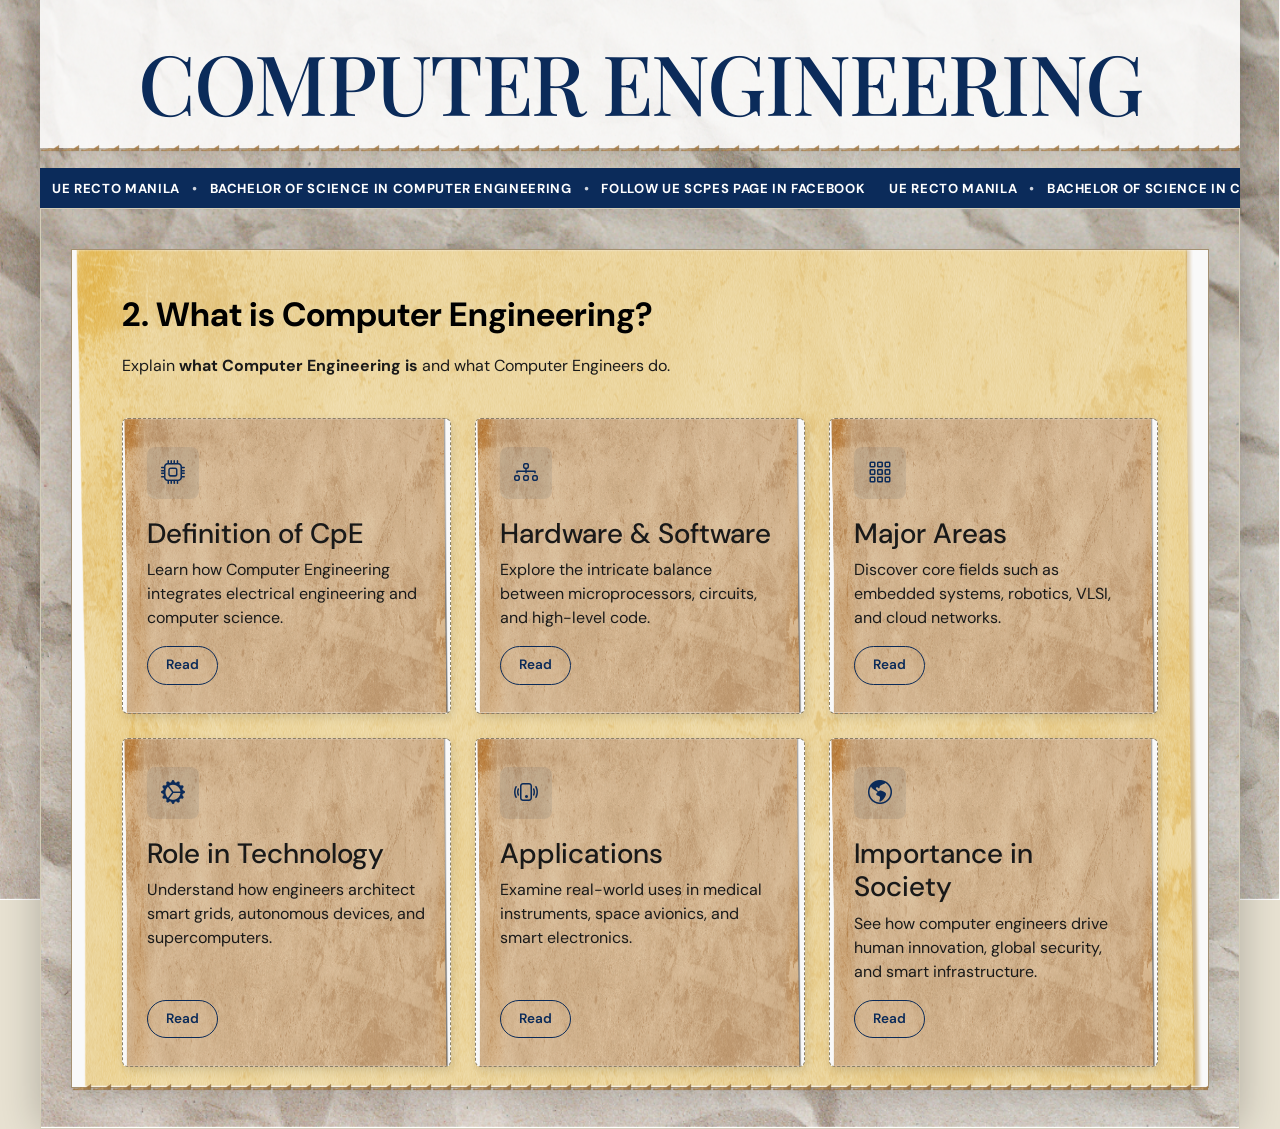
==== whatiscpe.html @ f99efe01 "Animations" ====
<!DOCTYPE html>
<html lang="en">
<head>
    <meta charset="UTF-8">
    <meta name="viewport" content="width=device-width, initial-scale=1.0">
    <title>What is Computer Engineering | UE Manila</title>
    <link rel="stylesheet" href="https://cdn.jsdelivr.net/npm/bootstrap@5.3.3/dist/css/bootstrap.min.css">
    <link rel="stylesheet" href="https://cdn.jsdelivr.net/npm/bootstrap-icons@1.11.3/font/bootstrap-icons.min.css">
    <link rel="stylesheet" href="style.css">
    <link rel="preconnect" href="https://fonts.googleapis.com">
    <link rel="preconnect" href="https://fonts.gstatic.com" crossorigin>
    <link href="https://fonts.googleapis.com/css2?family=DM+Sans:wght@400;500;600;700&family=Playfair+Display:ital,wght@0,400;0,500;0,600;1,400&display=swap" rel="stylesheet">
</head>
<body class="newspaper-theme">

    <header class="navbar" id="navbar">
        <div class="navbar-inner">
            <div class="nav-logo">
                <img src="Assets/logo.png" alt="UE Computer Engineering logo" class="nav-logo-icon">
            </div>

            <nav class="nav-links">
                <a href="index.html" class="nav-link">HOME</a>
                <a href="whatiscpe.html" class="nav-link active">ABOUT</a>
                <a href="index.html#specialization" class="nav-link">SPECIALIZATION</a>
                <a href="index.html#opportunities" class="nav-link">OPPORTUNITIES</a>
                <a href="index.html#faculty" class="nav-link">FACULTY</a>
                <a href="index.html#contact" class="nav-link">CONTACT</a>
            </nav>
        </div>
    </header>

    <div class="nav-trigger-zone"></div>

    <main class="page-container">
        <!-- SITE HEADING WITH TORN PAPER BOTTOM ACCENT -->
        <section class="site-heading torn-header">
            <h1>COMPUTER ENGINEERING</h1>
        </section>

        <div class="information-bar">
            <div class="information-track">
                <div class="information-content">
                    <span>UE RECTO MANILA</span>
                    <span>BACHELOR OF SCIENCE IN COMPUTER ENGINEERING</span>
                    <span>FOLLOW UE SCPES PAGE IN FACEBOOK</span>
                </div>
                <div class="information-content" aria-hidden="true">
                    <span>UE RECTO MANILA</span>
                    <span>BACHELOR OF SCIENCE IN COMPUTER ENGINEERING</span>
                    <span>FOLLOW UE SCPES PAGE IN FACEBOOK</span>
                </div>
            </div>
        </div>

        <section class="info-page-wrapper">
            <!-- MAIN PAPER CONTAINER -->
            <div class="info-card paper-container torn-bottom">
                <h2 class="subpage-title">2. What is Computer Engineering?</h2>
                <p class="info-subtitle">Explain <strong>what Computer Engineering is</strong> and what Computer Engineers do.</p>

                <div class="row row-cols-1 row-cols-md-2 row-cols-lg-3 g-4 mt-2">
                    
                    <div class="col">
                        <div class="topic-grid-card paper-card">
                            <div>
                                <div class="topic-icon-wrapper">
                                    <i class="bi bi-cpu"></i>
                                </div>
                                <h3>Definition of CpE</h3>
                                <p>Learn how Computer Engineering integrates electrical engineering and computer science.</p>
                            </div>
                            <button class="btn btn-custom-outline" data-bs-toggle="modal" data-bs-target="#modalTopic1">Read</button>
                        </div>
                    </div>

                    <div class="col">
                        <div class="topic-grid-card paper-card textured-bp2">
                            <div>
                                <div class="topic-icon-wrapper">
                                    <i class="bi bi-diagram-3"></i>
                                </div>
                                <h3>Hardware & Software</h3>
                                <p>Explore the intricate balance between microprocessors, circuits, and high-level code.</p>
                            </div>
                            <button class="btn btn-custom-outline" data-bs-toggle="modal" data-bs-target="#modalTopic2">Read</button>
                        </div>
                    </div>

                    <div class="col">
                        <div class="topic-grid-card paper-card">
                            <div>
                                <div class="topic-icon-wrapper">
                                    <i class="bi bi-grid-3x3-gap"></i>
                                </div>
                                <h3>Major Areas</h3>
                                <p>Discover core fields such as embedded systems, robotics, VLSI, and cloud networks.</p>
                            </div>
                            <button class="btn btn-custom-outline" data-bs-toggle="modal" data-bs-target="#modalTopic3">Read</button>
                        </div>
                    </div>

                    <div class="col">
                        <div class="topic-grid-card paper-card textured-bp2">
                            <div>
                                <div class="topic-icon-wrapper">
                                    <i class="bi bi-gear-wide-connected"></i>
                                </div>
                                <h3>Role in Technology</h3>
                                <p>Understand how engineers architect smart grids, autonomous devices, and supercomputers.</p>
                            </div>
                            <button class="btn btn-custom-outline" data-bs-toggle="modal" data-bs-target="#modalTopic4">Read</button>
                        </div>
                    </div>

                    <div class="col">
                        <div class="topic-grid-card paper-card">
                            <div>
                                <div class="topic-icon-wrapper">
                                    <i class="bi bi-phone-vibrate"></i>
                                </div>
                                <h3>Applications</h3>
                                <p>Examine real-world uses in medical instruments, space avionics, and smart electronics.</p>
                            </div>
                            <button class="btn btn-custom-outline" data-bs-toggle="modal" data-bs-target="#modalTopic5">Read</button>
                        </div>
                    </div>

                    <div class="col">
                        <div class="topic-grid-card paper-card textured-bp2">
                            <div>
                                <div class="topic-icon-wrapper">
                                    <i class="bi bi-globe-americas"></i>
                                </div>
                                <h3>Importance in Society</h3>
                                <p>See how computer engineers drive human innovation, global security, and smart infrastructure.</p>
                            </div>
                            <button class="btn btn-custom-outline" data-bs-toggle="modal" data-bs-target="#modalTopic6">Read</button>
                        </div>
                    </div>

                </div>

            </div>
        </section>
    </main>

    <!-- NEWSPAPER STYLED MODALS -->
    <div class="modal fade" id="modalTopic1" tabindex="-1" aria-labelledby="modalTopic1Label" aria-hidden="true">
        <div class="modal-dialog modal-dialog-centered">
            <div class="modal-content modal-content-custom paper-card">
                <div class="modal-header modal-header-custom torn-header">
                    <h5 class="modal-title font-weight-bold" id="modalTopic1Label"><i class="bi bi-cpu me-2"></i>Definition of Computer Engineering</h5>
                    <button type="button" class="btn-close" data-bs-dismiss="modal" aria-label="Close"></button>
                </div>
                <div class="modal-body modal-body-custom">
                    Computer engineering is a discipline that integrates electrical engineering and computer science to develop computer hardware and software. Computer engineers design personal computers, supercomputers, embedded microcontrollers, electronic circuits, and network systems.
                </div>
            </div>
        </div>
    </div>

    <div class="modal fade" id="modalTopic2" tabindex="-1" aria-labelledby="modalTopic2Label" aria-hidden="true">
        <div class="modal-dialog modal-dialog-centered">
            <div class="modal-content modal-content-custom paper-card">
                <div class="modal-header modal-header-custom torn-header">
                    <h5 class="modal-title font-weight-bold" id="modalTopic2Label"><i class="bi bi-diagram-3 me-2"></i>Relationship between Hardware and Software</h5>
                    <button type="button" class="btn-close" data-bs-dismiss="modal" aria-label="Close"></button>
                </div>
                <div class="modal-body modal-body-custom">
                    Hardware and software are deeply intertwined. Hardware provides the physical computational power (CPUs, GPUs, RAM, sensors), while software provides the instructions and logic to drive the hardware. Computer engineers operate right at this interface, optimizing firmware, device drivers, and low-level code to maximize performance and efficiency.
                </div>
            </div>
        </div>
    </div>

    <div class="modal fade" id="modalTopic3" tabindex="-1" aria-labelledby="modalTopic3Label" aria-hidden="true">
        <div class="modal-dialog modal-dialog-centered">
            <div class="modal-content modal-content-custom paper-card">
                <div class="modal-header modal-header-custom torn-header">
                    <h5 class="modal-title font-weight-bold" id="modalTopic3Label"><i class="bi bi-grid-3x3-gap me-2"></i>Major Areas of Computer Engineering</h5>
                    <button type="button" class="btn-close" data-bs-dismiss="modal" aria-label="Close"></button>
                </div>
                <div class="modal-body modal-body-custom">
                    Computer engineering encompasses several specialized sub-fields:
                    <ul class="mt-2">
                        <li><strong>Embedded Systems & IoT:</strong> Designing smart controllers for home devices, automobiles, and medical gear.</li>
                        <li><strong>Computer Architecture & VLSI:</strong> Creating next-generation microprocessors and microchips.</li>
                        <li><strong>Robotics & Automation:</strong> Building autonomous systems and industrial robots.</li>
                        <li><strong>Networking & Cybersecurity:</strong> Securing global communication backbones and cloud infrastructure.</li>
                    </ul>
                </div>
            </div>
        </div>
    </div>

    <div class="modal fade" id="modalTopic4" tabindex="-1" aria-labelledby="modalTopic4Label" aria-hidden="true">
        <div class="modal-dialog modal-dialog-centered">
            <div class="modal-content modal-content-custom paper-card">
                <div class="modal-header modal-header-custom torn-header">
                    <h5 class="modal-title font-weight-bold" id="modalTopic4Label"><i class="bi bi-gear-wide-connected me-2"></i>Role of Computer Engineers in Modern Technology</h5>
                    <button type="button" class="btn-close" data-bs-dismiss="modal" aria-label="Close"></button>
                </div>
                <div class="modal-body modal-body-custom">
                    Computer engineers build the critical infrastructure of the digital age. They architect high-performance computing systems, build real-time operating systems for electric vehicles, design modern telecommunications platforms, and drive advances in space exploration and industrial automation.
                </div>
            </div>
        </div>
    </div>

    <div class="modal fade" id="modalTopic5" tabindex="-1" aria-labelledby="modalTopic5Label" aria-hidden="true">
        <div class="modal-dialog modal-dialog-centered">
            <div class="modal-content modal-content-custom paper-card">
                <div class="modal-header modal-header-custom torn-header">
                    <h5 class="modal-title font-weight-bold" id="modalTopic5Label"><i class="bi bi-phone-vibrate me-2"></i>Applications of Computer Engineering</h5>
                    <button type="button" class="btn-close" data-bs-dismiss="modal" aria-label="Close"></button>
                </div>
                <div class="modal-body modal-body-custom">
                    Practical applications span across nearly every sector:
                    <ul class="mt-2">
                        <li><strong>Healthcare:</strong> Advanced MRI scanners, wearable health trackers, robotic surgical assistants.</li>
                        <li><strong>Transportation:</strong> Autonomous driving tech, flight control avionics, smart traffic grids.</li>
                        <li><strong>Consumer Electronics:</strong> High-end smartphones, gaming consoles, smart home systems.</li>
                        <li><strong>Artificial Intelligence:</strong> Neural network hardware accelerators and edge processing units.</li>
                    </ul>
                </div>
            </div>
        </div>
    </div>

    <div class="modal fade" id="modalTopic6" tabindex="-1" aria-labelledby="modalTopic6Label" aria-hidden="true">
        <div class="modal-dialog modal-dialog-centered">
            <div class="modal-content modal-content-custom paper-card">
                <div class="modal-header modal-header-custom torn-header">
                    <h5 class="modal-title font-weight-bold" id="modalTopic6Label"><i class="bi bi-globe-americas me-2"></i>Importance of Computer Engineering in Society</h5>
                    <button type="button" class="btn-close" data-bs-dismiss="modal" aria-label="Close"></button>
                </div>
                <div class="modal-body modal-body-custom">
                    Computer engineering fuels global connectivity, enhances public safety, and drives sustainable technological developments. Through energy-efficient computing, smart power grids, and accessible communication tools, computer engineers continuously elevate human productivity and lay the foundation for future smart cities.
                </div>
            </div>
        </div>
    </div>

    <script src="https://cdn.jsdelivr.net/npm/bootstrap@5.3.3/dist/js/bootstrap.bundle.min.js"></script>
    <script src="script.js"></script>

</body>
</html>
---- style.css ----
/* ==========================================
   GLOBAL RESETS & PAPER BASE CANVAS
   ========================================== */
* {
    margin: 0;
    padding: 0;
    box-sizing: border-box;
}

html {
    scroll-behavior: smooth;
}

body {
    background: url('bp1.png') repeat center center;
    background-size: cover;
    color: #1a1a1a;
    font-family: "Inter", "DM Sans", -apple-system, BlinkMacSystemFont, "Segoe UI", Roboto, sans-serif;
    -webkit-font-smoothing: antialiased;
    overflow-x: hidden;
}

/* ==========================================
   NAVIGATION BAR
   ========================================== */
.navbar {
    position: fixed;
    top: -90px;
    left: 0;
    width: 100%;
    height: 64px;
    background: rgba(43, 38, 35, 0.75);
    backdrop-filter: blur(12px) saturate(130%);
    -webkit-backdrop-filter: blur(12px) saturate(130%);
    border-bottom: 1px solid rgba(255, 255, 255, 0.1);
    z-index: 1100;
    transition: top 0.4s cubic-bezier(0.16, 1, 0.3, 1), box-shadow 0.4s ease;
    font-family: "Inter", "DM Sans", -apple-system, BlinkMacSystemFont, "Segoe UI", Roboto, sans-serif;
}

.navbar.show,
.navbar:hover {
    top: 0;
    box-shadow: 0 4px 20px rgba(0, 0, 0, 0.25);
}

.nav-trigger-zone {
    position: fixed;
    top: 0;
    left: 0;
    width: 100%;
    height: 45px;
    z-index: 999;
}

.navbar-inner {
    width: 100%;
    height: 100%;
    margin: 0 auto;
    padding: 0 28px;
    display: flex;
    align-items: center;
    justify-content: space-between;
}

.nav-logo {
    display: flex;
    align-items: center;
    height: 100%;
    text-decoration: none;
}

.nav-logo-icon {
    flex-shrink: 0;
    height: 28px;
    width: auto;
}

.nav-links {
    display: flex;
    align-items: center;
    gap: 2rem;
}

.nav-link {
    position: relative;
    color: #ffffff;
    text-decoration: none;
    font-size: 0.8rem;
    font-weight: 600;
    letter-spacing: 0.08em;
    text-transform: uppercase;
    transition: color 0.25s ease;
}

.nav-link:hover {
    color: #f7f4ed;
}

.nav-link.active {
    color: #ffffff;
}

.nav-link.active::after {
    content: "";
    position: absolute;
    left: 0;
    bottom: -6px;
    width: 100%;
    height: 2px;
    background: #ffffff;
    box-shadow: 0 0 6px rgba(255, 255, 255, 0.4);
}

/* ==========================================
   CONTAINERS & HEADER
   ========================================== */
.page-container {
    width: min(1200px, 94%);
    margin: 0 auto;
    background: url('bp1.png') repeat center center;
    min-height: 100vh;
    box-shadow: 0 0 40px rgba(0, 0, 0, 0.25);
}

.white-container {
    width: 100%;
    position: relative;
}

.site-heading {
    width: 100%;
    margin: 0;
    padding: 40px 20px 30px;
    text-align: center;
    background: linear-gradient(rgba(255, 255, 255, 0.85), rgba(255, 255, 255, 0.85)), url('scrunchp.png');
    background-size: cover;
    border: none;
    box-shadow: 0 4px 15px rgba(0, 0, 0, 0.08);
}

.site-heading h1 {
    display: block;
    margin: 0;
    padding: 0;
    color: #0b2b5a;
    font-family: "Playfair Display", Georgia, serif;
    font-size: clamp(2.8rem, 6.5vw, 5.5rem);
    font-weight: 500;
    line-height: 1.0;
    letter-spacing: -0.02em;
    white-space: nowrap;
    opacity: 1;
    transform: translateY(0) scale(1);
    filter: blur(0px);
    will-change: opacity, transform, filter;
    transition: opacity 0.45s cubic-bezier(0.16, 1, 0.3, 1),
                transform 0.45s cubic-bezier(0.16, 1, 0.3, 1),
                filter 0.45s cubic-bezier(0.16, 1, 0.3, 1);
}

body.nav-active .site-heading h1,
.navbar.show ~ .page-container .site-heading h1,
.navbar:hover ~ .page-container .site-heading h1 {
    opacity: 0;
    transform: translateY(-16px) scale(0.98);
    filter: blur(6px);
    pointer-events: none;
}

/* ==========================================
   TICKERS & MARQUEES
   ========================================== */
.information-bar {
    width: 100%;
    background: #0b2b5a;
    overflow: hidden;
    padding: 6px 0;
}

.information-track {
    display: flex;
    width: max-content;
    animation: marqueeScroll 10s linear infinite;
}

.information-content {
    flex-shrink: 0;
    min-height: 28px;
    padding: 4px 12px;
    display: flex;
    align-items: center;
    gap: 12px;
    color: #ffffff;
    font-size: 0.82rem;
    font-weight: 700;
    letter-spacing: 0.05em;
    line-height: 1.3;
    white-space: nowrap;
}

.information-content span::after {
    content: "\2022";
    margin-left: 12px;
    opacity: 0.8;
}

.information-content span:last-child::after {
    content: "";
    margin-left: 0;
}

@keyframes marqueeScroll {
    from { transform: translateX(0); }
    to { transform: translateX(-50%); }
}

/* ==========================================
   MAIN DUAL CAROUSEL SECTION
   ========================================== */
.main-section {
    position: relative;
    width: 100%;
    padding: 50px 40px 70px;
    display: grid;
    grid-template-columns: minmax(0, 1.4fr) minmax(300px, 0.95fr);
    align-items: center;
    gap: 45px;
    background: url('bp1.png') repeat center center;
}

.text-carousel-container {
    position: relative;
    width: 100%;
    display: flex;
    flex-direction: column;
    align-items: center;
}

.text-carousel-window {
    position: relative;
    width: 100%;
    min-height: 290px;
    overflow: hidden;
    border-radius: 6px;
    background: linear-gradient(rgba(255, 255, 255, 0.92), rgba(255, 255, 255, 0.92)), url('scrunchp.png');
    background-size: cover;
    box-shadow: 0 10px 24px rgba(0, 0, 0, 0.15);
    transform: rotate(-0.8deg);
    transition: transform 0.3s cubic-bezier(0.25, 1, 0.5, 1), box-shadow 0.3s ease;
    cursor: grab;
    user-select: none;
    touch-action: pan-y;
}

.text-carousel-window:hover {
    transform: rotate(0deg) translateY(-4px);
    box-shadow: 0 16px 32px rgba(0, 0, 0, 0.22);
}

.text-carousel-window:active {
    cursor: grabbing;
}

.text-track {
    display: flex;
    width: 100%;
    transition: transform 0.4s cubic-bezier(0.25, 1, 0.5, 1);
}

.text-slide {
    flex: 0 0 100%;
    width: 100%;
    padding: 42px 45px;
}

.text-slide h2 {
    margin-bottom: 22px;
    color: #111111;
    font-family: "DM Sans", "Inter", sans-serif;
    font-size: 1.45rem;
    font-weight: 700;
    line-height: 1.25;
    letter-spacing: -0.01em;
}

.text-slide-title-link {
    display: inline-block;
    color: inherit;
    text-decoration: none;
    cursor: pointer;
}

.text-slide-title-link h2 {
    transition: color 0.2s ease, transform 0.2s ease;
}

.text-slide-title-link:hover h2 {
    color: #0b2b5a;
    transform: translateX(3px);
}

.text-slide p {
    color: #2b2623;
    font-size: 0.96rem;
    line-height: 1.6;
    text-align: left;
    max-width: 100%;
}

.announcement-container {
    position: relative;
    width: 100%;
    max-width: 380px;
    margin: auto;
    padding-top: 15px;
    display: flex;
    flex-direction: column;
    align-items: center;
}

.announcement-title {
    position: absolute;
    top: 0;
    left: 50%;
    transform: translateX(-50%) rotate(1deg);
    width: auto;
    min-width: 210px;
    height: 38px;
    padding: 0 24px;
    display: flex;
    align-items: center;
    justify-content: center;
    background: #0b2b5a;
    color: #ffffff;
    border-radius: 4px;
    font-family: "Playfair Display", Georgia, serif;
    font-size: 0.98rem;
    font-weight: 600;
    letter-spacing: 0.04em;
    white-space: nowrap;
    z-index: 10;
    box-shadow: 0 6px 14px rgba(11, 43, 90, 0.3);
}

.announcement-carousel {
    position: relative;
    width: 100%;
    padding: 24px 18px 18px 18px;
    margin-top: 0;
    background: linear-gradient(rgba(255, 255, 255, 0.9), rgba(255, 255, 255, 0.9)), url('scrunchp.png');
    background-size: cover;
    border-radius: 6px;
    box-shadow: 0 10px 24px rgba(0, 0, 0, 0.15);
    transform: rotate(1.2deg);
    transition: transform 0.3s ease;
}

.announcement-carousel:hover {
    transform: rotate(0deg) translateY(-4px);
}

.announcement-window {
    position: relative;
    width: 100%;
    aspect-ratio: 1 / 1;
    overflow: hidden;
    border-radius: 4px;
    cursor: grab;
    user-select: none;
    touch-action: pan-y;
}

.announcement-window:active {
    cursor: grabbing;
}

.announcement-track {
    display: flex;
    width: 100%;
    height: 100%;
    transition: transform 0.4s cubic-bezier(0.25, 1, 0.5, 1);
}

.announcement-image {
    flex: 0 0 100%;
    width: 100%;
    height: 100%;
    object-fit: cover;
    user-select: none;
    -webkit-user-drag: none;
}

/* ==========================================
   CAROUSEL DOTS & TORN DIVIDERS
   ========================================== */
.carousel-dots {
    position: relative;
    display: flex;
    align-items: center;
    justify-content: center;
    gap: 8px;
    margin-top: 20px;
}

.dot {
    width: 8px;
    height: 8px;
    padding: 0;
    border: none;
    border-radius: 50%;
    background: #8b857a;
    cursor: pointer;
    transition: all 0.25s cubic-bezier(0.16, 1, 0.3, 1);
}

.dot.active {
    width: 22px;
    border-radius: 12px;
    background: #0b2b5a;
}

.torn-divider {
    width: 100%;
    height: 32px;
    background: url('Assets/torn.png') repeat-x center;
    background-size: contain;
    filter: drop-shadow(0px 6px 6px rgba(0, 0, 0, 0.2));
    position: relative;
    z-index: 15;
}

/* ==========================================
   ABOUT SLIDER SECTION
   ========================================== */
.about-slider-section {
    position: relative;
    width: 100%;
    background: url('bp1.png') repeat center center;
    padding-bottom: 35px;
}

.about-slider-window {
    width: 100%;
    overflow: hidden;
    cursor: grab;
    user-select: none;
    touch-action: pan-y;
}

.about-slider-window:active {
    cursor: grabbing;
}

.about-slider-track {
    display: flex;
    width: 100%;
    transition: transform 0.45s cubic-bezier(0.25, 1, 0.5, 1);
}

.about-slide {
    flex: 0 0 100%;
    width: 100%;
    display: grid;
    min-height: 480px;
}

.about-slide.grid-left {
    grid-template-columns: 46% 54%;
}

.about-slide.grid-right {
    grid-template-columns: 50% 50%;
}

.about-text-column {
    padding: 0;
    display: flex;
    flex-direction: column;
}

.about-slide.grid-left .about-text-column {
    border-right: 3px dashed rgba(0, 0, 0, 0.25);
}

.about-slide.grid-right .about-text-column {
    border-left: 3px dashed rgba(0, 0, 0, 0.25);
}

.about-header-box {
    background: linear-gradient(rgba(255, 255, 255, 0.88), rgba(255, 255, 255, 0.88)), url('scrunchp.png');
    background-size: cover;
    padding: 35px 40px 25px 40px;
    display: flex;
    flex-direction: column;
    line-height: 1.1;
    font-family: "Playfair Display", Georgia, serif;
    color: #1a1a1a;
    box-shadow: 0 4px 12px rgba(0, 0, 0, 0.08);
}

.about-header-box.center-align {
    text-align: center;
    align-items: center;
}

.title-all { font-size: 2.3rem; letter-spacing: 0.02em; }
.title-about { font-size: 2.3rem; margin-left: 42px; letter-spacing: 0.02em; }
.title-cpe {
    font-family: "DM Sans", sans-serif;
    font-size: 2.1rem;
    font-weight: 700;
    color: #0b2b5a;
    margin-top: 6px;
    margin-left: 42px;
    white-space: nowrap;
}

.about-description {
    padding: 30px 40px 40px 40px;
}

.about-description p {
    font-size: 0.93rem;
    line-height: 1.55;
    color: #2a2521;
    margin-bottom: 20px;
    text-align: justify;
}

.about-image-column, 
.about-placeholder-column,
.about-quote-column {
    display: flex;
    align-items: center;
    justify-content: center;
    padding: 30px;
}

.cpe-3d-image {
    width: 100%;
    max-width: 100%;
    height: auto;
    object-fit: contain;
    filter: drop-shadow(0 10px 18px rgba(0,0,0,0.25));
}

.quote-text {
    font-family: "Playfair Display", Georgia, serif;
    font-size: 2.3rem;
    font-weight: 500;
    line-height: 1.35;
    color: #0b2b5a;
    text-align: center;
}

/* ==========================================
   FLIP CARD SECTION
   ========================================== */
.flip-section-wrapper {
    background: url('bp1.png') repeat center center;
    padding: 0 0 6rem 0;
    width: 100%;
}

.flip-title-banner {
    width: 100%;
    background: linear-gradient(rgba(255, 255, 255, 0.88), rgba(255, 255, 255, 0.88)), url('scrunchp.png');
    background-size: cover;
    padding: 40px 20px 30px;
    text-align: center;
    box-shadow: 0 4px 15px rgba(0, 0, 0, 0.08);
}

.flip-section-title {
    font-family: "Playfair Display", Georgia, serif;
    font-size: clamp(2.2rem, 5vw, 4.2rem);
    color: #0b2b5a;
    font-weight: 500;
}

.flip-ticker-bar {
    background-color: #0b2b5a;
    color: #efece4;
    font-family: "DM Sans", sans-serif;
    font-weight: 700;
    font-size: 0.95rem;
    white-space: nowrap;
    overflow: hidden;
    padding: 0.6rem 0;
    margin-bottom: 4.5rem;
    box-shadow: 0 4px 12px rgba(0, 0, 0, 0.15);
}

.flip-ticker-track {
    display: flex;
    width: max-content;
    animation: flipTickerScroll 10s linear infinite;
}

@keyframes flipTickerScroll {
    0% { transform: translateX(0%); }
    100% { transform: translateX(-50%); }
}

.flip-cards-container {
    max-width: 1150px;
    margin: 0 auto;
    padding: 0 2rem;
    display: flex;
    flex-wrap: wrap;
    gap: 2rem;
    justify-content: center;
}

.flip-card-col {
    flex: 1 1 310px;
    max-width: 360px;
}

.stagger-bottom {
    margin-top: 4.5rem;
}

.cpe-flip-card {
    background-color: transparent;
    perspective: 1000px;
    height: 380px;
    width: 100%;
    cursor: pointer;
}

.cpe-flip-card-inner {
    position: relative;
    width: 100%;
    height: 100%;
    transition: transform 0.7s cubic-bezier(0.4, 0.2, 0.2, 1);
    transform-style: preserve-3d;
    box-shadow: 0 8px 22px rgba(0, 0, 0, 0.18);
    border-radius: 4px;
}

.cpe-flip-card:hover .cpe-flip-card-inner,
.cpe-flip-card.flipped .cpe-flip-card-inner {
    transform: rotateY(180deg);
}

.cpe-flip-card-front, 
.cpe-flip-card-back {
    position: absolute;
    top: 0;
    left: 0;
    width: 100%;
    height: 100%;
    -webkit-backface-visibility: hidden;
    backface-visibility: hidden;
    background: linear-gradient(rgba(255, 255, 255, 0.94), rgba(255, 255, 255, 0.94)), url('scrunchp.png');
    background-size: cover;
    padding: 2.2rem 1.8rem;
    border-radius: 4px;
    display: flex;
    flex-direction: column;
    justify-content: flex-start;
    border: 1px solid rgba(11, 43, 90, 0.12);
}

.cpe-flip-card-back {
    transform: rotateY(180deg);
}

.cpe-flip-card-front h3, 
.cpe-flip-card-back h3 {
    font-family: "DM Sans", sans-serif;
    font-weight: 700;
    font-size: 1.3rem;
    text-align: center;
    color: #1a1a1a;
    margin-bottom: 1.2rem;
}

.cpe-flip-card-front p, 
.cpe-flip-card-back p {
    font-size: 0.94rem;
    line-height: 1.6;
    color: #2b2521;
    text-align: justify;
}

.flip-list {
    padding-left: 1.2rem;
}

.flip-list li {
    font-size: 0.93rem;
    line-height: 1.8;
    color: #222222;
}

/* ==========================================
   INFO & TOPIC CARDS
   ========================================== */
.info-page-wrapper {
    padding: 40px 30px;
    background: url('bp1.png') repeat center center;
    min-height: calc(100vh - 220px);
}

.info-card {
    background: linear-gradient(rgba(255, 255, 255, 0.92), rgba(255, 255, 255, 0.92)), url('scrunchp.png');
    background-size: cover;
    padding: 45px 50px;
    border-radius: 6px;
    box-shadow: 0 8px 24px rgba(0, 0, 0, 0.12);
}

.info-card h2 {
    font-size: 2.1rem;
    font-weight: 700;
    color: #000000;
    margin-bottom: 18px;
}

.topic-grid-card {
    background: linear-gradient(rgba(255, 255, 255, 0.92), rgba(255, 255, 255, 0.92)), url('scrunchp.png');
    background-size: cover;
    border: 1px solid rgba(11, 43, 90, 0.15);
    border-radius: 6px;
    padding: 28px 24px;
    height: 100%;
    display: flex;
    flex-direction: column;
    justify-content: space-between;
    transition: transform 0.3s ease, box-shadow 0.3s ease;
}

.topic-grid-card:hover {
    transform: rotate(-1deg) translateY(-6px);
    box-shadow: 0 12px 28px rgba(0, 0, 0, 0.2);
}

.topic-icon-wrapper {
    width: 52px;
    height: 52px;
    border-radius: 8px;
    background: rgba(11, 43, 90, 0.08);
    color: #0b2b5a;
    display: flex;
    align-items: center;
    justify-content: center;
    font-size: 1.5rem;
    margin-bottom: 18px;
}

.topic-grid-card:hover .topic-icon-wrapper {
    background: #0b2b5a;
    color: #ffffff;
}

.btn-custom-outline {
    border: 1.5px solid #0b2b5a;
    color: #0b2b5a;
    font-weight: 600;
    font-size: 0.85rem;
    padding: 8px 18px;
    border-radius: 20px;
    background: transparent;
    transition: all 0.25s ease;
    align-self: flex-start;
}

.btn-custom-outline:hover {
    background: #0b2b5a;
    color: #ffffff;
}

/* ==========================================
   DISCIPLINES DRAWER & SIDEBAR
   ========================================== */
.disciplines-section {
    position: relative;
    width: 100%;
    background: url('bp1.png') repeat center center;
    overflow: hidden;
}

.disciplines-trigger-zone {
    position: absolute;
    top: 0;
    left: 0;
    width: 35px;
    height: 100%;
    z-index: 10;
    cursor: pointer;
}

.disciplines-sidebar {
    position: absolute;
    top: 0;
    left: -320px;
    width: 320px;
    height: 100%;
    background: #0b2b5a;
    z-index: 20;
    padding: 40px 0;
    box-shadow: 15px 0 40px rgba(0, 0, 0, 0.3);
    transition: left 0.45s cubic-bezier(0.16, 1, 0.3, 1);
    display: flex;
    flex-direction: column;
}

.disciplines-trigger-zone:hover ~ .disciplines-sidebar,
.disciplines-sidebar:hover {
    left: 0;
}

.disciplines-nav {
    display: flex;
    flex-direction: column;
    gap: 8px;
    padding: 0 20px;
}

.back-to-overview-btn {
    margin-bottom: 20px;
    padding-bottom: 15px;
    border-bottom: 1px solid rgba(255, 255, 255, 0.2);
    color: #aab0b7;
    font-weight: 700;
    font-size: 0.85rem;
    letter-spacing: 1px;
}

.back-to-overview-btn:hover {
    color: #ffffff;
    transform: translateX(-5px);
    background: transparent;
}

.disc-link {
    background: transparent;
    border: none;
    color: rgba(255, 255, 255, 0.6);
    text-align: left;
    padding: 14px 20px;
    font-family: "DM Sans", sans-serif;
    font-size: 0.9rem;
    font-weight: 700;
    border-radius: 4px;
    cursor: pointer;
    transition: all 0.3s ease;
}

.disc-link:hover, 
.disc-link.active {
    color: #ffffff;
    background: rgba(255, 255, 255, 0.15);
    transform: translateX(5px);
}

.disciplines-container {
    background: linear-gradient(rgba(255, 255, 255, 0.9), rgba(255, 255, 255, 0.9)), url('scrunchp.png');
    background-size: cover;
    min-height: 550px;
}

.disciplines-content-area {
    padding: 70px 60px 70px 100px;
    max-width: 1100px;
    margin: 0 auto;
}

.discipline-view {
    display: none;
    opacity: 0;
}

.discipline-view.active {
    display: block;
    animation: paperUnfold 0.45s cubic-bezier(0.175, 0.885, 0.32, 1.275) forwards;
}

@keyframes paperUnfold {
    0% {
        opacity: 0;
        transform: perspective(600px) rotateX(-90deg);
        transform-origin: top center;
    }
    100% {
        opacity: 1;
        transform: perspective(600px) rotateX(0deg);
        transform-origin: top center;
    }
}

.discipline-title {
    font-family: "Playfair Display", Georgia, serif;
    font-size: clamp(2.2rem, 5vw, 3.5rem);
    font-weight: 500;
    color: #1a1a1a;
    margin-bottom: 25px;
}

.discipline-subtitle {
    font-family: "DM Sans", sans-serif;
    font-size: 1.4rem;
    font-weight: 700;
    color: #0b2b5a;
    margin: 45px 0 20px;
}

.discipline-text p {
    font-size: 1rem;
    line-height: 1.7;
    color: #2a2521;
    max-width: 750px;
}

.discipline-images-grid {
    display: grid;
    grid-template-columns: repeat(3, 1fr);
    gap: 20px;
    margin-top: 50px;
}

.placeholder-img {
    width: 100%;
    aspect-ratio: 4 / 3;
    background: rgba(11, 43, 90, 0.04);
    border: 2px dashed rgba(11, 43, 90, 0.25);
    border-radius: 6px;
    transition: background 0.3s ease;
}

.placeholder-img:hover {
    background: rgba(11, 43, 90, 0.08);
}

/* ==========================================
   PAPER WIGGLE KEYFRAMES
   ========================================== */
@keyframes paperWiggle {
    0% { transform: rotate(0deg); }
    25% { transform: rotate(-3deg); }
    50% { transform: rotate(2deg); }
    75% { transform: rotate(-1deg); }
    100% { transform: rotate(0deg); }
}

.paper-wiggle {
    animation: paperWiggle 0.25s ease-in-out;
}

/* ==========================================
   MEDIA QUERIES
   ========================================== */
@media (max-width: 900px) {
    .main-section { grid-template-columns: 1fr; gap: 45px; padding: 40px 30px 65px; }
    .about-slide.grid-left, .about-slide.grid-right { grid-template-columns: 1fr; }
    .about-slide.grid-left .about-text-column, .about-slide.grid-right .about-text-column { border: none; border-bottom: 3px dashed rgba(0,0,0,0.25); }
    .stagger-bottom { margin-top: 0; }
    .disciplines-content-area { padding: 50px 30px 50px 60px; }
    .discipline-images-grid { grid-template-columns: repeat(2, 1fr); }
}

@media (max-width: 700px) {
    .navbar { height: auto; }
    .navbar-inner { flex-direction: column; padding: 8px 0; gap: 6px; }
    .nav-links { width: 100%; overflow-x: auto; justify-content: center; gap: 15px; padding: 6px 12px; }
    .site-heading h1 { font-size: clamp(2.3rem, 9vw, 3.8rem); white-space: normal; }
}

@media (max-width: 600px) {
    .disciplines-content-area { padding: 40px 20px 40px 45px; }
    .discipline-images-grid { grid-template-columns: 1fr; }
    .disciplines-sidebar { width: 260px; left: -260px; }
}

button:focus-visible, a:focus-visible {
    outline: 3px solid #0b2b5a;
    outline-offset: 3px;
}
/* Background Scrunched Overlay */
.scrunched-paper-wrapper {
    position: relative;
    overflow: hidden;
}
.paper-texture-overlay {
    position: absolute;
    inset: 0;
    pointer-events: none;
    opacity: 0.15; /* Adjust contrast */
    z-index: 1;
}
.texture-bg-img {
    width: 100%;
    height: 100%;
    object-fit: cover;
}

/* Torn Banner Accent */
.torn-paper-banner {
    position: relative;
}
.torn-paper-edge-img {
    width: 100%;
    max-height: 40px;
    object-fit: cover;
    margin-top: 10px;
    display: block;
}

/* Parchment Card Backs */
.paper-textured-card {
    position: relative;
    overflow: hidden;
}
.card-paper-bg {
    position: absolute;
    inset: 0;
    width: 100%;
    height: 100%;
    object-fit: cover;
    opacity: 0.9;
    z-index: 1;
}
.card-content-overlay {
    position: relative;
    z-index: 2;
    color: #1a1a1a; /* Dark text for contrast against parchment */
}
/* ========================================== */
/* UNIFIED NEWSPAPER & PAPER TEXTURE SYSTEM   */
/* ========================================== */

/* Global Page Scrunched Paper Overlay */
body.newspaper-theme {
    background-color: #f4f1ea;
    background-image: url('Assets/scrunchp.png');
    background-repeat: repeat;
    background-size: cover;
    background-attachment: fixed;
    color: #1a1a1a;
}

/* Global Container Paper Base */
.paper-container {
    background-color: rgba(253, 251, 247, 0.92) !important;
    background-image: url('Assets/scrunchp.png');
    background-blend-mode: overlay;
    background-size: cover;
    border: 1px solid #d4ceb8;
    box-shadow: 0 8px 24px rgba(0, 0, 0, 0.06);
    position: relative;
}

/* Individual Card & Box Paper Textures */
.paper-card {
    background-color: #fdfbf7;
    background-image: url('Assets/bp.png');
    background-size: cover;
    border: 1px solid #e2dcce;
    box-shadow: 2px 4px 12px rgba(0, 0, 0, 0.08);
}

.paper-card.textured-bp {
    background-image: url('Assets/bp.png');
}

.paper-card.textured-bp2 {
    background-image: url('Assets/bp2.png');
}

/* Clean CSS Torn Paper Header Dividers (Fixes broken img tags) */
.torn-header {
    position: relative;
    padding-bottom: 25px;
}

.torn-header::after {
    content: '';
    position: absolute;
    bottom: 0;
    left: 0;
    width: 100%;
    height: 20px;
    background-image: url('Assets/torn.png');
    background-size: contain;
    background-repeat: repeat-x;
    opacity: 0.85;
}

/* Newspaper Column Dashed Dividers */
.newspaper-col {
    border-right: 1px dashed #c0b9a0;
    padding-right: 25px;
}

@media (max-width: 768px) {
    .newspaper-col {
        border-right: none;
        border-bottom: 1px dashed #c0b9a0;
        padding-right: 0;
        padding-bottom: 25px;
    }
}
/* ========================================================== */
/* 1. GLOBAL BODY & PAPER BACKGROUND FOR ALL PAGES           */
/* ========================================================== */

/* Applied to <body> on every HTML page */
body, body.newspaper-theme {
    background-color: #f4f1ea;
    background-image: url('Assets/scrunchp.png');
    background-repeat: repeat;
    background-size: cover;
    background-attachment: fixed;
    color: #1a1a1a;
    margin: 0;
    padding: 0;
}

/* Base paper background for ALL content containers */
.white-container, 
.paper-container, 
.subpage-content {
    background-color: rgba(253, 251, 247, 0.94) !important;
    background-image: url('Assets/scrunchp.png');
    background-blend-mode: overlay;
    background-size: cover;
    border: 1px solid #d4ceb8;
    box-shadow: 0 8px 24px rgba(0, 0, 0, 0.06);
    position: relative;
}

/* Card textures across all pages */
.paper-card, 
.cpe-flip-card-front, 
.cpe-flip-card-back {
    background-color: #fdfbf7;
    background-image: url('Assets/bp.png');
    background-size: cover;
    border: 1px solid #e2dcce;
    box-shadow: 2px 4px 12px rgba(0, 0, 0, 0.08);
}


/* ========================================================== */
/* 2. AUTOMATIC TORN PAPER EDGES (FOR ALL HEADERS & CARDS)    */
/* ========================================================== */

/* Applies torn edge underneath ANY main section title or page header */
.site-heading,
.subpage-header,
.torn-header,
.discipline-title,
.flip-title-banner {
    position: relative;
    padding-bottom: 25px;
    margin-bottom: 20px;
    text-align: center;
}

.site-heading::after,
.subpage-header::after,
.torn-header::after,
.discipline-title::after,
.flip-title-banner::after {
    content: '';
    position: absolute;
    bottom: -10px;
    left: 0;
    width: 100%;
    height: 20px;
    background-image: url('Assets/torn.png');
    background-size: contain;
    background-repeat: repeat-x;
    opacity: 0.9;
    z-index: 5;
}

/* Reusable Torn Edge Utility Classes (For top or bottom of ANY div) */
.torn-bottom {
    position: relative;
    padding-bottom: 20px;
}
.torn-bottom::after {
    content: '';
    position: absolute;
    bottom: -10px;
    left: 0;
    width: 100%;
    height: 20px;
    background-image: url('Assets/torn.png');
    background-size: contain;
    background-repeat: repeat-x;
    z-index: 5;
}

.torn-top {
    position: relative;
    padding-top: 20px;
}
.torn-top::before {
    content: '';
    position: absolute;
    top: -10px;
    left: 0;
    width: 100%;
    height: 20px;
    background-image: url('Assets/torn.png');
    background-size: contain;
    background-repeat: repeat-x;
    z-index: 5;
}


/* ========================================================== */
/* 3. NEWSPAPER COLUMN DIVIDERS                               */
/* ========================================================== */

.newspaper-col, 
.about-text-column {
    border-right: 1px dashed #c0b9a0;
    padding-right: 25px;
}

@media (max-width: 768px) {
    .newspaper-col, 
    .about-text-column {
        border-right: none;
        border-bottom: 1px dashed #c0b9a0;
        padding-right: 0;
        padding-bottom: 25px;
    }
}
.info-card,
.white-container,
.info-page-wrapper {
    background-color: transparent !important;
    background-image: url('Assets/scrunchp.png') !important;
    background-repeat: repeat;
    background-size: cover;
    border: 1px solid #d4ceb8;
}

/* Remove Bootstrap's default white background behind the card columns */
.topic-grid-card,
.info-page-wrapper .col,
.modal-content-custom {
    background-color: transparent !important;
    box-shadow: none !important;
}

/* Apply scrunchp.png texture directly to the cards */
.paper-card {
    background-color: #f7f3e9 !important; /* Soft fallback color while loading */
    background-image: url('Assets/scrunchp.png') !important;
    background-size: cover;
    background-repeat: repeat;
    border: 1px dashed #c0b9a0 !important;
}
/* ========================================================== */
/* COMPLETELY STATIC PAPER STACK (ALL ANIMATIONS REMOVED)    */
/* ========================================================== */

/* 1. LAYER 1: OUTERMOST PAGE BACKGROUND -> STATIC scrunchp.png */
body,
body.newspaper-theme {
    background-color: #e8e2d2 !important;
    background-image: url('Assets/scrunchp.png') !important;
    background-repeat: repeat !important;
    background-size: 100% 100% !important;
    animation: none !important;
}

/* 2. LAYER 2: MAIN CONTAINER ("2. What is CpE?") -> STATIC bp2.png */
.info-card,
.white-container,
.paper-container {
    background-color: #d6be92 !important;
    background-image: url('Assets/bp2.png') !important;
    background-repeat: repeat !important;
    background-size: 100% 100% !important;
    background-position: center !important;
    border: 1px solid #a89474 !important;
    box-shadow: 0 10px 28px rgba(0, 0, 0, 0.14) !important;
    border-radius: 0px !important;
    
    /* Completely static - no CSS or JS movement */
    animation: none !important;
    transform: none !important;
    will-change: auto !important;
}

/* 3. LAYER 3: 6 INNER CARDS -> STATIC bp2.png */
.topic-grid-card,
.paper-card {
    background-color: #f7f3e9 !important;
    background-image: url('Assets/bp2.png') !important;
    background-size: 100% 100% !important;
    background-position: center !important;
    background-repeat: repeat !important;
    border: 1px dashed #8c826b !important;
    box-shadow: 2px 4px 10px rgba(0, 0, 0, 0.1) !important;
    
    animation: none !important;
}

/* 4. TRANSPARENCY FIXES */
.info-page-wrapper .col,
.info-card .title-box,
.paper-container .header-wrapper {
    background: transparent !important;
    background-color: transparent !important;
    box-shadow: none !important;
    border: none !important;
}
/* ========================================================== */
/* FIX: REMOVE WHITE BACKGROUND FROM SLIDE TITLE BOX          */
/* ========================================================== */

/* Force all title boxes and nested wrappers inside the about slide to be transparent */
#aboutSliderTrack .slide > div,
#aboutSliderTrack .card > div,
#aboutSliderTrack [class*="title"],
#aboutSliderTrack [class*="header"] {
    background: transparent !important;
    background-color: transparent !important;
    box-shadow: none !important;
    border: none !important;
}

/* ========================================================== */
/* HERO CARD FIXES (added per request)                        */
/* Text carousel + Announcement carousel: strip the stray     */
/* container background/border that was bleeding through      */
/* below the white surface, and point each card's actual      */
/* window at the texture requested for it.                    */
/* ========================================================== */

/* Text carousel ("All about Computer Engineering") -> bp2.png */
.text-carousel-container.paper-card {
    background: none !important;
    border: none !important;
    box-shadow: none !important;
}

.text-carousel-window {
    background: url('Assets/bp2.png') !important;
    background-size: 100% 100% !important;
    background-repeat: no-repeat !important;
}

.text-carousel-container .carousel-dots {
    margin-top: 10px;
}

/* Announcement carousel -> bp.png */
.announcement-container.paper-card {
    background: none !important;
    border: none !important;
    box-shadow: none !important;
}

.announcement-carousel {
    background: url('Assets/bp.png') !important;
    background-size: 100% 100% !important;
    background-repeat: no-repeat !important;
}

.announcement-container .carousel-dots {
    margin-top: 10px;
}
/* ========================================================== */
/* ROUGH TORN EDGES — disciplines card                        */
/* Replaces the thin torn.png strip with an actual jagged cut */
/* into the card's silhouette, so the paper itself looks torn */
/* instead of decorated with a strip on top of a clean box.   */
/* ========================================================== */

.disciplines-container.torn-top.torn-bottom {
    clip-path: polygon(
        0% 8px, 4% 22px, 9% 2px, 14% 26px, 19% 10px, 24% 24px, 29% 4px,
        34% 20px, 39% 8px, 44% 27px, 49% 12px, 54% 22px, 59% 3px,
        64% 25px, 69% 9px, 74% 19px, 79% 5px, 84% 24px, 89% 12px,
        94% 20px, 100% 6px,
        100% calc(100% - 6px), 94% calc(100% - 20px), 89% calc(100% - 12px),
        84% calc(100% - 24px), 79% calc(100% - 5px), 74% calc(100% - 19px),
        69% calc(100% - 9px), 64% calc(100% - 25px), 59% calc(100% - 3px),
        54% calc(100% - 22px), 49% calc(100% - 12px), 44% calc(100% - 27px),
        39% calc(100% - 8px), 34% calc(100% - 20px), 29% calc(100% - 4px),
        24% calc(100% - 24px), 19% calc(100% - 10px), 14% calc(100% - 26px),
        9% calc(100% - 2px), 4% calc(100% - 22px), 0% calc(100% - 8px)
    );
    padding-top: 34px;
    padding-bottom: 34px;
    box-shadow: none !important;
    filter: drop-shadow(0 14px 18px rgba(0, 0, 0, 0.22));
    transform: rotate(-0.3deg);
}

/* Turn off the old thin-strip pseudo-elements just for this card —
   they'd otherwise render redundantly on top of the new jagged cut */
.disciplines-container.torn-top::before,
.disciplines-container.torn-bottom::after {
    content: none;
}
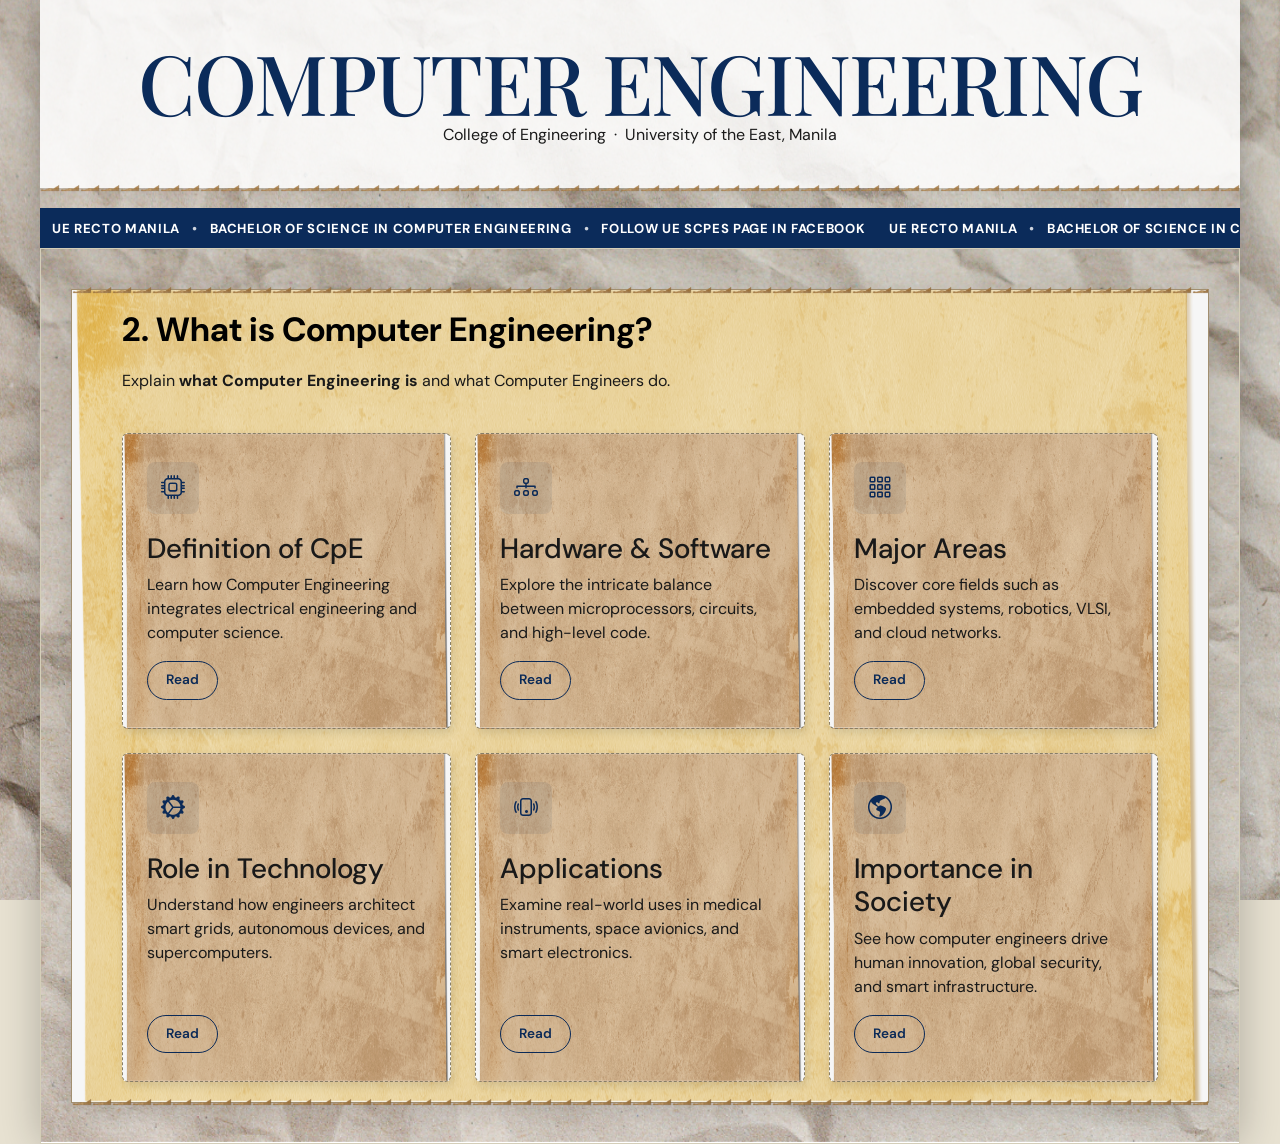
==== commit 7b532421: "update" ====
--- a/whatiscpe.html
+++ b/whatiscpe.html
@@ -6,7 +6,7 @@
     <title>What is Computer Engineering | UE Manila</title>
     <link rel="stylesheet" href="https://cdn.jsdelivr.net/npm/bootstrap@5.3.3/dist/css/bootstrap.min.css">
     <link rel="stylesheet" href="https://cdn.jsdelivr.net/npm/bootstrap-icons@1.11.3/font/bootstrap-icons.min.css">
-    <link rel="stylesheet" href="style.css">
+    <link rel="stylesheet" href="style.css?v=20260920-2">
     <link rel="preconnect" href="https://fonts.googleapis.com">
     <link rel="preconnect" href="https://fonts.gstatic.com" crossorigin>
     <link href="https://fonts.googleapis.com/css2?family=DM+Sans:wght@400;500;600;700&family=Playfair+Display:ital,wght@0,400;0,500;0,600;1,400&display=swap" rel="stylesheet">
@@ -36,6 +36,7 @@
         <!-- SITE HEADING WITH TORN PAPER BOTTOM ACCENT -->
         <section class="site-heading torn-header">
             <h1>COMPUTER ENGINEERING</h1>
+            <p class="masthead-dateline">College of Engineering &nbsp;&middot;&nbsp; University of the East, Manila</p>
         </section>
 
         <div class="information-bar">
@@ -55,7 +56,7 @@
 
         <section class="info-page-wrapper">
             <!-- MAIN PAPER CONTAINER -->
-            <div class="info-card paper-container torn-bottom">
+            <div class="info-card paper-container torn-top torn-bottom">
                 <h2 class="subpage-title">2. What is Computer Engineering?</h2>
                 <p class="info-subtitle">Explain <strong>what Computer Engineering is</strong> and what Computer Engineers do.</p>
 
@@ -243,7 +244,7 @@
     </div>
 
     <script src="https://cdn.jsdelivr.net/npm/bootstrap@5.3.3/dist/js/bootstrap.bundle.min.js"></script>
-    <script src="script.js"></script>
+    <script src="script.js?v=20260920-2"></script>
 
 </body>
-</html>+</html>
--- a/style.css
+++ b/style.css
@@ -1404,4 +1404,52 @@
 .disciplines-container.torn-top::before,
 .disciplines-container.torn-bottom::after {
     content: none;
-}+}
+
+/* ========================================================== */
+/* SCRUNCHED PAPER BACKGROUND — JITTER                        */
+/* ========================================================== */
+@keyframes paperJitter {
+    0%   { background-position: 0px 0px; }
+    20%  { background-position: -3px 2px; }
+    40%  { background-position: 2px -3px; }
+    60%  { background-position: -2px -2px; }
+    80%  { background-position: 3px 1px; }
+    100% { background-position: 0px 0px; }
+}
+
+/* !important is needed here because older rules higher in this file
+   set the paper background with !important as well. */
+body,
+body.newspaper-theme {
+    background-color: #e8e2d2 !important;
+    background-image: url('Assets/scrunchp.png') !important;
+    background-repeat: repeat !important;
+    background-size: 115% 115% !important;
+    animation: paperJitter 1.2s steps(1) infinite !important;
+}
+
+/* Each carousel item rises in on a diagonal as it becomes active. */
+@keyframes slideArriveDiagonally {
+    0% {
+        opacity: 0.2;
+        transform: translate(56px, 78px) rotate(6deg) scale(0.94);
+    }
+    62% {
+        opacity: 1;
+        transform: translate(-10px, -14px) rotate(-1.5deg) scale(1.025);
+    }
+    82% {
+        transform: translate(4px, 3px) rotate(0.55deg) scale(0.995);
+    }
+    100% {
+        opacity: 1;
+        transform: translate(0, 0) rotate(0deg);
+    }
+}
+
+.slide-arriving {
+    animation: slideArriveDiagonally 1s cubic-bezier(0.16, 1, 0.3, 1) !important;
+    transform-origin: bottom left;
+    will-change: transform, opacity;
+}
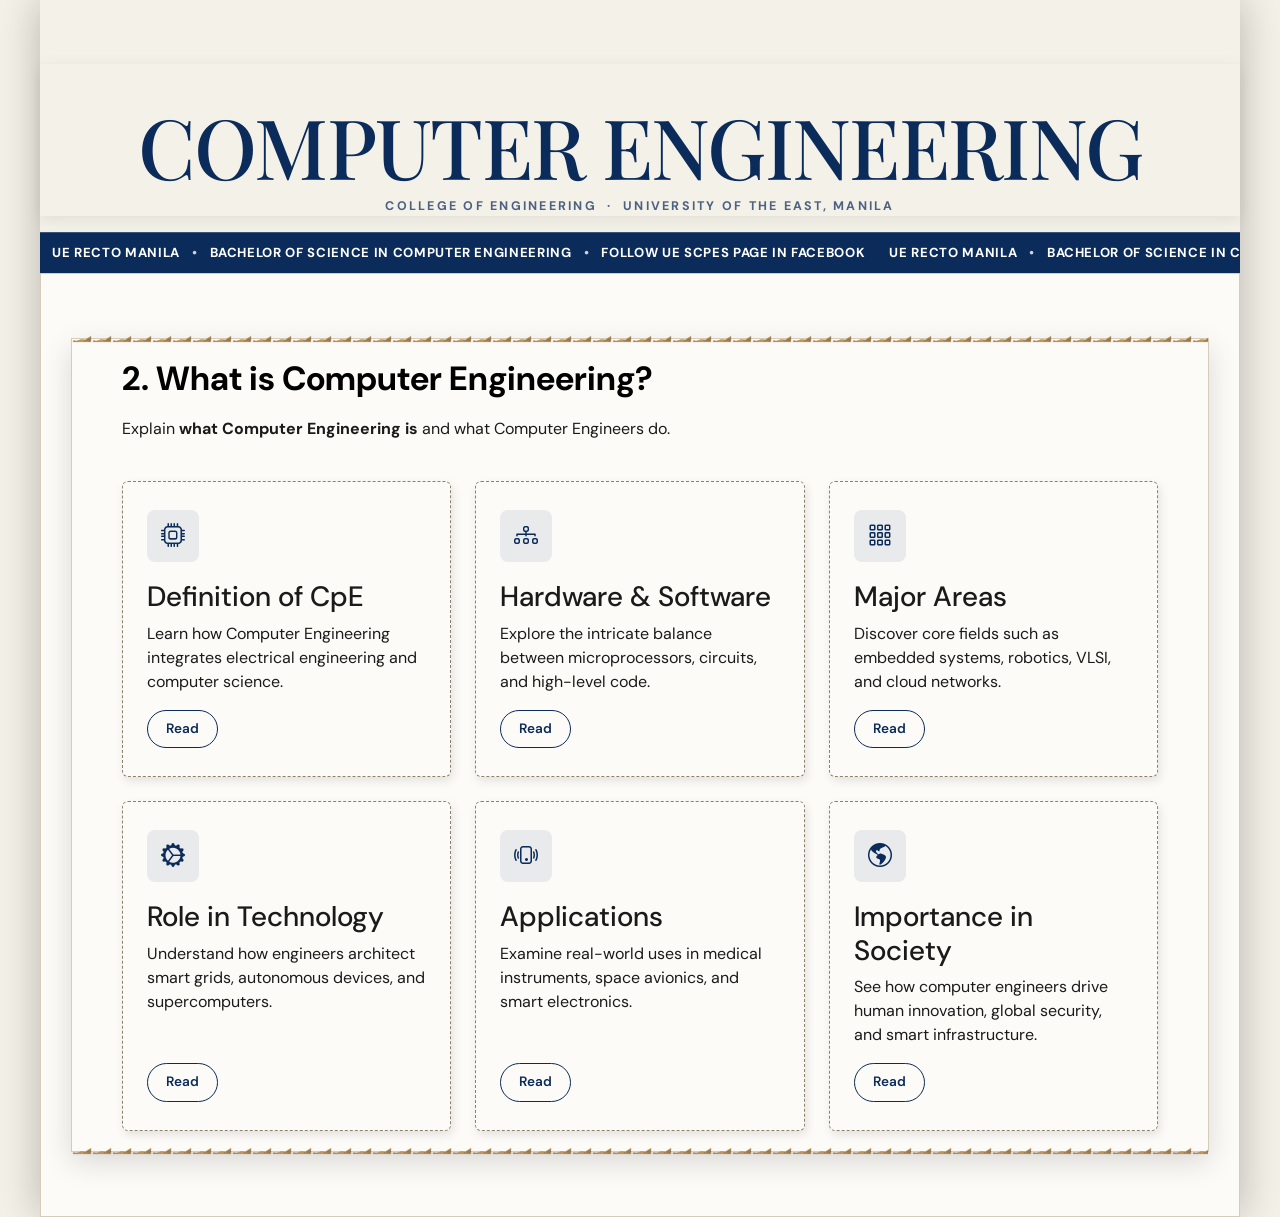
==== commit a188b13d: "remove the card that is holding the gif" ====
--- a/whatiscpe.html
+++ b/whatiscpe.html
@@ -247,4 +247,4 @@
     <script src="script.js?v=20260920-2"></script>
 
 </body>
-</html>
+</html>
--- a/style.css
+++ b/style.css
@@ -1,5 +1,14 @@
 /* ==========================================
-   GLOBAL RESETS & PAPER BASE CANVAS
+   1. SHARED SPACING SCALE & VARIABLES
+   ========================================== */
+:root {
+    --space-sm: 32px;
+    --space-md: 48px;
+    --space-lg: 64px;
+}
+
+/* ==========================================
+   2. GLOBAL RESETS & BASE CANVAS
    ========================================== */
 * {
     margin: 0;
@@ -12,8 +21,7 @@
 }
 
 body {
-    background: url('bp1.png') repeat center center;
-    background-size: cover;
+    background: #f4f1e8;
     color: #1a1a1a;
     font-family: "Inter", "DM Sans", -apple-system, BlinkMacSystemFont, "Segoe UI", Roboto, sans-serif;
     -webkit-font-smoothing: antialiased;
@@ -21,36 +29,40 @@
 }
 
 /* ==========================================
-   NAVIGATION BAR
-   ========================================== */
+   3. FIXED NAVIGATION BAR & TRIGGER ZONE (FIXED)
+   ========================================== */
+.nav-trigger-zone {
+    position: fixed;
+    top: 0;
+    left: 0;
+    width: 100%;
+    height: 45px;
+    z-index: 1099;
+    background: transparent;
+}
+
 .navbar {
     position: fixed;
-    top: -90px;
+    top: 0;
     left: 0;
     width: 100%;
     height: 64px;
-    background: rgba(43, 38, 35, 0.75);
+    background: rgba(43, 38, 35, 0.90);
     backdrop-filter: blur(12px) saturate(130%);
     -webkit-backdrop-filter: blur(12px) saturate(130%);
     border-bottom: 1px solid rgba(255, 255, 255, 0.1);
     z-index: 1100;
-    transition: top 0.4s cubic-bezier(0.16, 1, 0.3, 1), box-shadow 0.4s ease;
+    transform: translateY(-100%);
+    transition: transform 0.4s cubic-bezier(0.16, 1, 0.3, 1), box-shadow 0.4s ease;
     font-family: "Inter", "DM Sans", -apple-system, BlinkMacSystemFont, "Segoe UI", Roboto, sans-serif;
 }
 
 .navbar.show,
-.navbar:hover {
-    top: 0;
+.navbar:hover,
+.nav-trigger-zone:hover + .navbar,
+.nav-trigger-zone:hover ~ .navbar {
+    transform: translateY(0) !important;
     box-shadow: 0 4px 20px rgba(0, 0, 0, 0.25);
-}
-
-.nav-trigger-zone {
-    position: fixed;
-    top: 0;
-    left: 0;
-    width: 100%;
-    height: 45px;
-    z-index: 999;
 }
 
 .navbar-inner {
@@ -113,12 +125,13 @@
 }
 
 /* ==========================================
-   CONTAINERS & HEADER
+   4. CONTAINERS & SITE HEADER
    ========================================== */
 .page-container {
     width: min(1200px, 94%);
     margin: 0 auto;
-    background: url('bp1.png') repeat center center;
+    padding-top: 64px;
+    background: #f4f1e8;
     min-height: 100vh;
     box-shadow: 0 0 40px rgba(0, 0, 0, 0.25);
 }
@@ -133,10 +146,13 @@
     margin: 0;
     padding: 40px 20px 30px;
     text-align: center;
-    background: linear-gradient(rgba(255, 255, 255, 0.85), rgba(255, 255, 255, 0.85)), url('scrunchp.png');
-    background-size: cover;
+    background: #f4f1e8;
     border: none;
     box-shadow: 0 4px 15px rgba(0, 0, 0, 0.08);
+}
+
+.site-heading::after {
+    display: none !important;
 }
 
 .site-heading h1 {
@@ -159,17 +175,26 @@
                 filter 0.45s cubic-bezier(0.16, 1, 0.3, 1);
 }
 
-body.nav-active .site-heading h1,
-.navbar.show ~ .page-container .site-heading h1,
-.navbar:hover ~ .page-container .site-heading h1 {
+body.nav-active .site-heading h1 {
     opacity: 0;
     transform: translateY(-16px) scale(0.98);
     filter: blur(6px);
     pointer-events: none;
 }
 
-/* ==========================================
-   TICKERS & MARQUEES
+.masthead-dateline {
+    margin-top: 10px;
+    font-family: "DM Sans", "Inter", sans-serif;
+    font-size: 0.78rem;
+    font-weight: 700;
+    letter-spacing: 0.18em;
+    text-transform: uppercase;
+    color: #0b2b5a;
+    opacity: 0.72;
+}
+
+/* ==========================================
+   5. TICKERS & MARQUEES
    ========================================== */
 .information-bar {
     width: 100%;
@@ -216,17 +241,17 @@
 }
 
 /* ==========================================
-   MAIN DUAL CAROUSEL SECTION
+   6. MAIN DUAL CAROUSEL SECTION
    ========================================== */
 .main-section {
     position: relative;
     width: 100%;
-    padding: 50px 40px 70px;
+    padding: var(--space-lg) 40px;
     display: grid;
     grid-template-columns: minmax(0, 1.4fr) minmax(300px, 0.95fr);
     align-items: center;
     gap: 45px;
-    background: url('bp1.png') repeat center center;
+    background: #f4f1e8;
 }
 
 .text-carousel-container {
@@ -243,10 +268,9 @@
     min-height: 290px;
     overflow: hidden;
     border-radius: 6px;
-    background: linear-gradient(rgba(255, 255, 255, 0.92), rgba(255, 255, 255, 0.92)), url('scrunchp.png');
-    background-size: cover;
+    background: #fdfbf7;
     box-shadow: 0 10px 24px rgba(0, 0, 0, 0.15);
-    transform: rotate(-0.8deg);
+    transform: none;
     transition: transform 0.3s cubic-bezier(0.25, 1, 0.5, 1), box-shadow 0.3s ease;
     cursor: grab;
     user-select: none;
@@ -254,7 +278,7 @@
 }
 
 .text-carousel-window:hover {
-    transform: rotate(0deg) translateY(-4px);
+    transform: translateY(-4px);
     box-shadow: 0 16px 32px rgba(0, 0, 0, 0.22);
 }
 
@@ -323,7 +347,7 @@
     position: absolute;
     top: 0;
     left: 50%;
-    transform: translateX(-50%) rotate(1deg);
+    transform: translateX(-50%);
     width: auto;
     min-width: 210px;
     height: 38px;
@@ -348,16 +372,15 @@
     width: 100%;
     padding: 24px 18px 18px 18px;
     margin-top: 0;
-    background: linear-gradient(rgba(255, 255, 255, 0.9), rgba(255, 255, 255, 0.9)), url('scrunchp.png');
-    background-size: cover;
+    background: #fdfbf7;
     border-radius: 6px;
     box-shadow: 0 10px 24px rgba(0, 0, 0, 0.15);
-    transform: rotate(1.2deg);
+    transform: none;
     transition: transform 0.3s ease;
 }
 
 .announcement-carousel:hover {
-    transform: rotate(0deg) translateY(-4px);
+    transform: translateY(-4px);
 }
 
 .announcement-window {
@@ -392,7 +415,7 @@
 }
 
 /* ==========================================
-   CAROUSEL DOTS & TORN DIVIDERS
+   7. CAROUSEL DOTS & TORN DIVIDERS
    ========================================== */
 .carousel-dots {
     position: relative;
@@ -431,13 +454,13 @@
 }
 
 /* ==========================================
-   ABOUT SLIDER SECTION
+   8. ABOUT SLIDER SECTION
    ========================================== */
 .about-slider-section {
     position: relative;
     width: 100%;
-    background: url('bp1.png') repeat center center;
-    padding-bottom: 35px;
+    background: #f4f1e8;
+    padding: var(--space-lg) 0;
 }
 
 .about-slider-window {
@@ -488,8 +511,7 @@
 }
 
 .about-header-box {
-    background: linear-gradient(rgba(255, 255, 255, 0.88), rgba(255, 255, 255, 0.88)), url('scrunchp.png');
-    background-size: cover;
+    background: #fdfbf7;
     padding: 35px 40px 25px 40px;
     display: flex;
     flex-direction: column;
@@ -555,21 +577,24 @@
 }
 
 /* ==========================================
-   FLIP CARD SECTION
+   9. FLIP CARD SECTION
    ========================================== */
 .flip-section-wrapper {
-    background: url('bp1.png') repeat center center;
-    padding: 0 0 6rem 0;
+    background: #f4f1e8;
+    padding: var(--space-lg) 0;
     width: 100%;
 }
 
 .flip-title-banner {
     width: 100%;
-    background: linear-gradient(rgba(255, 255, 255, 0.88), rgba(255, 255, 255, 0.88)), url('scrunchp.png');
-    background-size: cover;
+    background: #fdfbf7;
     padding: 40px 20px 30px;
     text-align: center;
     box-shadow: 0 4px 15px rgba(0, 0, 0, 0.08);
+}
+
+.flip-title-banner::after {
+    display: none !important;
 }
 
 .flip-section-title {
@@ -607,19 +632,39 @@
     max-width: 1150px;
     margin: 0 auto;
     padding: 0 2rem;
-    display: flex;
-    flex-wrap: wrap;
-    gap: 2rem;
-    justify-content: center;
+    display: grid;
+    grid-template-columns: repeat(3, 1fr);
+    gap: 0;
+    align-items: start;
 }
 
 .flip-card-col {
-    flex: 1 1 310px;
-    max-width: 360px;
-}
-
+    max-width: none;
+    padding: 0 1.75rem;
+}
+
+.flip-card-col:not(:first-child) {
+    border-left: 1px solid rgba(11, 43, 90, 0.22);
+}
+
+.stagger-top,
 .stagger-bottom {
-    margin-top: 4.5rem;
+    margin-top: 0;
+}
+
+.story-tag {
+    display: inline-block;
+    align-self: flex-start;
+    font-family: "DM Sans", sans-serif;
+    font-size: 0.68rem;
+    font-weight: 800;
+    letter-spacing: 0.12em;
+    text-transform: uppercase;
+    color: #ffffff;
+    background: #0b2b5a;
+    padding: 4px 10px;
+    border-radius: 3px;
+    margin-bottom: 14px;
 }
 
 .cpe-flip-card {
@@ -654,8 +699,7 @@
     height: 100%;
     -webkit-backface-visibility: hidden;
     backface-visibility: hidden;
-    background: linear-gradient(rgba(255, 255, 255, 0.94), rgba(255, 255, 255, 0.94)), url('scrunchp.png');
-    background-size: cover;
+    background: #fdfbf7;
     padding: 2.2rem 1.8rem;
     border-radius: 4px;
     display: flex;
@@ -697,17 +741,16 @@
 }
 
 /* ==========================================
-   INFO & TOPIC CARDS
+   10. INFO & TOPIC CARDS
    ========================================== */
 .info-page-wrapper {
-    padding: 40px 30px;
-    background: url('bp1.png') repeat center center;
+    padding: var(--space-lg) 30px;
+    background: #f4f1e8;
     min-height: calc(100vh - 220px);
 }
 
 .info-card {
-    background: linear-gradient(rgba(255, 255, 255, 0.92), rgba(255, 255, 255, 0.92)), url('scrunchp.png');
-    background-size: cover;
+    background: #fdfbf7;
     padding: 45px 50px;
     border-radius: 6px;
     box-shadow: 0 8px 24px rgba(0, 0, 0, 0.12);
@@ -721,8 +764,7 @@
 }
 
 .topic-grid-card {
-    background: linear-gradient(rgba(255, 255, 255, 0.92), rgba(255, 255, 255, 0.92)), url('scrunchp.png');
-    background-size: cover;
+    background: #fdfbf7;
     border: 1px solid rgba(11, 43, 90, 0.15);
     border-radius: 6px;
     padding: 28px 24px;
@@ -734,7 +776,7 @@
 }
 
 .topic-grid-card:hover {
-    transform: rotate(-1deg) translateY(-6px);
+    transform: translateY(-6px);
     box-shadow: 0 12px 28px rgba(0, 0, 0, 0.2);
 }
 
@@ -774,43 +816,51 @@
 }
 
 /* ==========================================
-   DISCIPLINES DRAWER & SIDEBAR
+   11. DISCIPLINES DRAWER & SIDEBAR (SCOPED INSIDE CARD ONLY)
    ========================================== */
 .disciplines-section {
-    position: relative;
-    width: 100%;
-    background: url('bp1.png') repeat center center;
-    overflow: hidden;
+    position: relative !important;
+    width: 100%;
+    background: #f4f1e8;
+    overflow: hidden !important;
+    padding: var(--space-lg) 0;
 }
 
 .disciplines-trigger-zone {
-    position: absolute;
-    top: 0;
-    left: 0;
-    width: 35px;
-    height: 100%;
-    z-index: 10;
-    cursor: pointer;
+    position: absolute !important;
+    top: 0 !important;
+    left: 0 !important;
+    width: 24px !important;
+    height: 100% !important;
+    z-index: 20 !important;
+    cursor: pointer !important;
+    background: transparent;
 }
 
 .disciplines-sidebar {
-    position: absolute;
-    top: 0;
-    left: -320px;
-    width: 320px;
-    height: 100%;
-    background: #0b2b5a;
-    z-index: 20;
+    position: absolute !important;
+    top: 0 !important;
+    left: -320px !important;
+    width: 320px !important;
+    height: 100% !important;
+    background-color: rgba(11, 43, 90, 0.9) !important;
+    background-image: none !important;
+    z-index: 25 !important;
     padding: 40px 0;
-    box-shadow: 15px 0 40px rgba(0, 0, 0, 0.3);
-    transition: left 0.45s cubic-bezier(0.16, 1, 0.3, 1);
+    box-shadow: 15px 0 40px rgba(0, 0, 0, 0.4) !important;
+    transition: left 0.45s cubic-bezier(0.16, 1, 0.3, 1) !important;
     display: flex;
     flex-direction: column;
-}
-
-.disciplines-trigger-zone:hover ~ .disciplines-sidebar,
+    overflow-y: auto;
+    -webkit-overflow-scrolling: touch;
+    will-change: left;
+}
+
+.disciplines-sidebar.show-sidebar,
+.disciplines-sidebar.open,
+.disciplines-trigger-zone:hover + .disciplines-sidebar,
 .disciplines-sidebar:hover {
-    left: 0;
+    left: 0 !important;
 }
 
 .disciplines-nav {
@@ -828,6 +878,13 @@
     font-weight: 700;
     font-size: 0.85rem;
     letter-spacing: 1px;
+    background: transparent;
+    border-top: none;
+    border-left: none;
+    border-right: none;
+    cursor: pointer;
+    text-align: left;
+    transition: color 0.2s ease, transform 0.2s ease;
 }
 
 .back-to-overview-btn:hover {
@@ -839,7 +896,7 @@
 .disc-link {
     background: transparent;
     border: none;
-    color: rgba(255, 255, 255, 0.6);
+    color: rgba(255, 255, 255, 0.6) !important;
     text-align: left;
     padding: 14px 20px;
     font-family: "DM Sans", sans-serif;
@@ -847,19 +904,17 @@
     font-weight: 700;
     border-radius: 4px;
     cursor: pointer;
-    transition: all 0.3s ease;
+    transition: background 0.2s ease, color 0.2s ease;
 }
 
 .disc-link:hover, 
 .disc-link.active {
-    color: #ffffff;
-    background: rgba(255, 255, 255, 0.15);
-    transform: translateX(5px);
+    color: #ffffff !important;
+    background: rgba(255, 255, 255, 0.15) !important;
 }
 
 .disciplines-container {
-    background: linear-gradient(rgba(255, 255, 255, 0.9), rgba(255, 255, 255, 0.9)), url('scrunchp.png');
-    background-size: cover;
+    background: #fdfbf7;
     min-height: 550px;
 }
 
@@ -936,30 +991,196 @@
 }
 
 /* ==========================================
-   PAPER WIGGLE KEYFRAMES
-   ========================================== */
-@keyframes paperWiggle {
-    0% { transform: rotate(0deg); }
-    25% { transform: rotate(-3deg); }
-    50% { transform: rotate(2deg); }
-    75% { transform: rotate(-1deg); }
-    100% { transform: rotate(0deg); }
-}
-
-.paper-wiggle {
-    animation: paperWiggle 0.25s ease-in-out;
-}
-
-/* ==========================================
-   MEDIA QUERIES
+   12. CAREERS & JOB OPPORTUNITIES SECTION (LAYOUT & OVERFLOW FIX)
+   ========================================== */
+.careers-section {
+    position: relative;
+    width: 100%;
+    padding: var(--space-lg) 0;
+    background: #f4f1e8;
+}
+
+.careers-section .white-container {
+    max-width: 1100px;
+    margin: 0 auto;
+    padding: 40px 30px;
+    box-shadow: 0 10px 28px rgba(0, 0, 0, 0.14) !important;
+}
+
+.careers-header-banner {
+    display: grid;
+    grid-template-columns: 1fr 1fr;
+    gap: 30px;
+    align-items: center;
+    border-bottom: 2px dashed #8c826b;
+    padding-bottom: 25px;
+    margin-bottom: 35px;
+    width: 100%;
+}
+
+.careers-header-banner .banner-left {
+    display: flex;
+    flex-direction: column;
+    gap: 6px;
+}
+
+.careers-main-title {
+    font-family: "Playfair Display", Georgia, serif;
+    font-size: clamp(2rem, 4vw, 3rem);
+    color: #0b2b5a;
+    font-weight: 700;
+    line-height: 1.15;
+}
+
+.sub-tag, 
+.sub-tagline {
+    font-family: "DM Sans", sans-serif;
+    font-size: 0.78rem;
+    font-weight: 800;
+    letter-spacing: 0.12em;
+    text-transform: uppercase;
+    color: #0b2b5a;
+    opacity: 0.85;
+}
+
+.accent-badge {
+    display: inline-block;
+    background: #0b2b5a;
+    color: #ffffff;
+    font-family: "DM Sans", sans-serif;
+    font-size: 0.75rem;
+    font-weight: 800;
+    letter-spacing: 0.08em;
+    padding: 4px 10px;
+    border-radius: 3px;
+    margin-bottom: 10px;
+}
+
+.careers-intro-p {
+    font-size: 0.93rem;
+    line-height: 1.6;
+    color: #2b2521;
+    text-align: justify;
+}
+
+.careers-diagram-wrapper {
+    position: relative;
+    width: 100%;
+    display: flex;
+    flex-direction: column;
+    align-items: center;
+    padding: 10px 0;
+}
+
+.careers-card-grid {
+    display: grid;
+    grid-template-columns: 1fr 1fr;
+    gap: 30px 100px;
+    width: 100%;
+    position: relative;
+    z-index: 2;
+}
+
+.careers-card-grid.top-grid {
+    margin-bottom: 10px;
+}
+
+.careers-card-grid.middle-grid {
+    margin-top: 10px;
+    margin-bottom: 25px;
+}
+
+.careers-card-grid.bottom-grid {
+    display: flex;
+    justify-content: center;
+    width: 100%;
+}
+
+.careers-card-grid.bottom-grid .career-card {
+    max-width: 440px;
+    width: 100%;
+}
+
+.career-card {
+    background-color: #f7f3e9 !important;
+    background-image: url('Assets/bp2.png') !important;
+    background-size: cover;
+    border: 1px dashed #8c826b !important;
+    padding: 22px 26px;
+    border-radius: 4px;
+    box-shadow: 2px 6px 14px rgba(0, 0, 0, 0.1) !important;
+    transition: transform 0.25s ease, box-shadow 0.25s ease;
+}
+
+.career-card:hover {
+    transform: translateY(-4px);
+    box-shadow: 2px 10px 20px rgba(0, 0, 0, 0.15) !important;
+}
+
+.career-card h3 {
+    font-family: "Playfair Display", Georgia, serif;
+    font-size: 1.1rem;
+    font-weight: 700;
+    color: #0b2b5a;
+    border-bottom: 1px solid rgba(11, 43, 90, 0.2);
+    padding-bottom: 8px;
+    margin-bottom: 12px;
+}
+
+.career-list {
+    list-style-type: disc;
+    padding-left: 18px;
+    margin: 0;
+}
+
+.career-list li {
+    font-family: "DM Sans", sans-serif;
+    font-size: 0.88rem;
+    color: #222222;
+    line-height: 1.6;
+}
+
+.career-center-badge {
+    position: relative;
+    z-index: 3;
+    margin: 15px 0;
+    display: flex;
+    justify-content: center;
+    align-items: center;
+    width: 100%;
+}
+
+.cpe-monoton-text {
+    font-family: 'Monoton', cursive, sans-serif;
+    font-size: clamp(4.5rem, 8vw, 6.5rem);
+    color: #0b2b5a;
+    letter-spacing: 0.12em;
+    line-height: 1;
+    text-transform: uppercase;
+    text-align: center;
+    display: inline-block;
+    filter: drop-shadow(2px 4px 6px rgba(0, 0, 0, 0.15));
+    transition: transform 0.3s ease;
+}
+
+.cpe-monoton-text:hover {
+    transform: scale(1.05);
+}
+
+/* ==========================================
+   13. MEDIA QUERIES & ACCESSIBILITY
    ========================================== */
 @media (max-width: 900px) {
     .main-section { grid-template-columns: 1fr; gap: 45px; padding: 40px 30px 65px; }
     .about-slide.grid-left, .about-slide.grid-right { grid-template-columns: 1fr; }
     .about-slide.grid-left .about-text-column, .about-slide.grid-right .about-text-column { border: none; border-bottom: 3px dashed rgba(0,0,0,0.25); }
-    .stagger-bottom { margin-top: 0; }
+    .flip-cards-container { grid-template-columns: 1fr; max-width: 420px; }
+    .flip-card-col { border-left: none; padding: 0; }
+    .flip-card-col:not(:first-child) { border-top: 1px solid rgba(11, 43, 90, 0.22); padding-top: 2rem; margin-top: 2rem; }
     .disciplines-content-area { padding: 50px 30px 50px 60px; }
     .discipline-images-grid { grid-template-columns: repeat(2, 1fr); }
+    .careers-header-banner { grid-template-columns: 1fr; gap: 20px; }
+    .careers-card-grid { grid-template-columns: 1fr; gap: 20px; }
 }
 
 @media (max-width: 700px) {
@@ -972,35 +1193,43 @@
 @media (max-width: 600px) {
     .disciplines-content-area { padding: 40px 20px 40px 45px; }
     .discipline-images-grid { grid-template-columns: 1fr; }
-    .disciplines-sidebar { width: 260px; left: -260px; }
+    .disciplines-sidebar { width: 260px !important; left: -260px !important; }
+    .disciplines-sidebar.show-sidebar,
+    .disciplines-sidebar.open,
+    .disciplines-trigger-zone:hover + .disciplines-sidebar,
+    .disciplines-sidebar:hover {
+        left: 0 !important;
+    }
 }
 
 button:focus-visible, a:focus-visible {
     outline: 3px solid #0b2b5a;
     outline-offset: 3px;
 }
-/* Background Scrunched Overlay */
+
 .scrunched-paper-wrapper {
     position: relative;
     overflow: hidden;
 }
+
 .paper-texture-overlay {
     position: absolute;
     inset: 0;
     pointer-events: none;
-    opacity: 0.15; /* Adjust contrast */
+    opacity: 0.15;
     z-index: 1;
 }
+
 .texture-bg-img {
     width: 100%;
     height: 100%;
     object-fit: cover;
 }
 
-/* Torn Banner Accent */
 .torn-paper-banner {
     position: relative;
 }
+
 .torn-paper-edge-img {
     width: 100%;
     max-height: 40px;
@@ -1009,11 +1238,11 @@
     display: block;
 }
 
-/* Parchment Card Backs */
 .paper-textured-card {
     position: relative;
     overflow: hidden;
 }
+
 .card-paper-bg {
     position: absolute;
     inset: 0;
@@ -1023,54 +1252,50 @@
     opacity: 0.9;
     z-index: 1;
 }
+
 .card-content-overlay {
     position: relative;
     z-index: 2;
-    color: #1a1a1a; /* Dark text for contrast against parchment */
-}
-/* ========================================== */
-/* UNIFIED NEWSPAPER & PAPER TEXTURE SYSTEM   */
-/* ========================================== */
-
-/* Global Page Scrunched Paper Overlay */
+    color: #1a1a1a;
+}
+
+/* ==========================================
+   14. UNIFIED NEWSPAPER & PAPER TEXTURE SYSTEM
+   ========================================== */
 body.newspaper-theme {
-    background-color: #f4f1ea;
-    background-image: url('Assets/scrunchp.png');
-    background-repeat: repeat;
-    background-size: cover;
-    background-attachment: fixed;
-    color: #1a1a1a;
-}
-
-/* Global Container Paper Base */
+    background-color: #f4f1e8 !important;
+    background-image: none !important;
+    background-repeat: repeat !important;
+    background-size: 100% 100% !important;
+    animation: none !important;
+}
+
 .paper-container {
-    background-color: rgba(253, 251, 247, 0.92) !important;
-    background-image: url('Assets/scrunchp.png');
-    background-blend-mode: overlay;
+    background-color: #fdfbf7 !important;
+    background-image: none !important;
+    background-blend-mode: normal;
     background-size: cover;
     border: 1px solid #d4ceb8;
     box-shadow: 0 8px 24px rgba(0, 0, 0, 0.06);
     position: relative;
 }
 
-/* Individual Card & Box Paper Textures */
 .paper-card {
-    background-color: #fdfbf7;
-    background-image: url('Assets/bp.png');
+    background-color: #fdfbf7 !important;
+    background-image: none !important;
     background-size: cover;
     border: 1px solid #e2dcce;
     box-shadow: 2px 4px 12px rgba(0, 0, 0, 0.08);
 }
 
 .paper-card.textured-bp {
-    background-image: url('Assets/bp.png');
+    background-image: none !important;
 }
 
 .paper-card.textured-bp2 {
-    background-image: url('Assets/bp2.png');
-}
-
-/* Clean CSS Torn Paper Header Dividers (Fixes broken img tags) */
+    background-image: none !important;
+}
+
 .torn-header {
     position: relative;
     padding-bottom: 25px;
@@ -1089,7 +1314,6 @@
     opacity: 0.85;
 }
 
-/* Newspaper Column Dashed Dividers */
 .newspaper-col {
     border-right: 1px dashed #c0b9a0;
     padding-right: 25px;
@@ -1103,52 +1327,19 @@
         padding-bottom: 25px;
     }
 }
-/* ========================================================== */
-/* 1. GLOBAL BODY & PAPER BACKGROUND FOR ALL PAGES           */
-/* ========================================================== */
-
-/* Applied to <body> on every HTML page */
-body, body.newspaper-theme {
-    background-color: #f4f1ea;
-    background-image: url('Assets/scrunchp.png');
-    background-repeat: repeat;
-    background-size: cover;
-    background-attachment: fixed;
-    color: #1a1a1a;
-    margin: 0;
-    padding: 0;
-}
-
-/* Base paper background for ALL content containers */
+
 .white-container, 
 .paper-container, 
 .subpage-content {
-    background-color: rgba(253, 251, 247, 0.94) !important;
-    background-image: url('Assets/scrunchp.png');
-    background-blend-mode: overlay;
+    background-color: #fdfbf7 !important;
+    background-image: none !important;
+    background-blend-mode: normal;
     background-size: cover;
     border: 1px solid #d4ceb8;
     box-shadow: 0 8px 24px rgba(0, 0, 0, 0.06);
     position: relative;
 }
 
-/* Card textures across all pages */
-.paper-card, 
-.cpe-flip-card-front, 
-.cpe-flip-card-back {
-    background-color: #fdfbf7;
-    background-image: url('Assets/bp.png');
-    background-size: cover;
-    border: 1px solid #e2dcce;
-    box-shadow: 2px 4px 12px rgba(0, 0, 0, 0.08);
-}
-
-
-/* ========================================================== */
-/* 2. AUTOMATIC TORN PAPER EDGES (FOR ALL HEADERS & CARDS)    */
-/* ========================================================== */
-
-/* Applies torn edge underneath ANY main section title or page header */
 .site-heading,
 .subpage-header,
 .torn-header,
@@ -1178,11 +1369,11 @@
     z-index: 5;
 }
 
-/* Reusable Torn Edge Utility Classes (For top or bottom of ANY div) */
 .torn-bottom {
     position: relative;
     padding-bottom: 20px;
 }
+
 .torn-bottom::after {
     content: '';
     position: absolute;
@@ -1200,6 +1391,7 @@
     position: relative;
     padding-top: 20px;
 }
+
 .torn-top::before {
     content: '';
     position: absolute;
@@ -1212,11 +1404,6 @@
     background-repeat: repeat-x;
     z-index: 5;
 }
-
-
-/* ========================================================== */
-/* 3. NEWSPAPER COLUMN DIVIDERS                               */
-/* ========================================================== */
 
 .newspaper-col, 
 .about-text-column {
@@ -1233,80 +1420,75 @@
         padding-bottom: 25px;
     }
 }
+
 .info-card,
 .white-container,
 .info-page-wrapper {
-    background-color: transparent !important;
-    background-image: url('Assets/scrunchp.png') !important;
+    background-color: #fdfbf7 !important;
+    background-image: none !important;
     background-repeat: repeat;
     background-size: cover;
     border: 1px solid #d4ceb8;
 }
 
-/* Remove Bootstrap's default white background behind the card columns */
 .topic-grid-card,
 .info-page-wrapper .col,
 .modal-content-custom {
-    background-color: transparent !important;
+    background-color: #fdfbf7 !important;
     box-shadow: none !important;
 }
 
-/* Apply scrunchp.png texture directly to the cards */
 .paper-card {
-    background-color: #f7f3e9 !important; /* Soft fallback color while loading */
-    background-image: url('Assets/scrunchp.png') !important;
+    background-color: #fdfbf7 !important;
+    background-image: none !important;
     background-size: cover;
     background-repeat: repeat;
     border: 1px dashed #c0b9a0 !important;
 }
-/* ========================================================== */
-/* COMPLETELY STATIC PAPER STACK (ALL ANIMATIONS REMOVED)    */
-/* ========================================================== */
-
-/* 1. LAYER 1: OUTERMOST PAGE BACKGROUND -> STATIC scrunchp.png */
+
+/* ==========================================
+   15. STATIC PAPER STACK OVERRIDES
+   ========================================== */
 body,
 body.newspaper-theme {
-    background-color: #e8e2d2 !important;
-    background-image: url('Assets/scrunchp.png') !important;
+    background-color: #f4f1e8 !important;
+    background-image: none !important;
     background-repeat: repeat !important;
     background-size: 100% 100% !important;
     animation: none !important;
 }
 
-/* 2. LAYER 2: MAIN CONTAINER ("2. What is CpE?") -> STATIC bp2.png */
 .info-card,
 .white-container,
 .paper-container {
-    background-color: #d6be92 !important;
-    background-image: url('Assets/bp2.png') !important;
+    background-color: #fdfbf7 !important;
+    background-image: none !important;
     background-repeat: repeat !important;
     background-size: 100% 100% !important;
     background-position: center !important;
-    border: 1px solid #a89474 !important;
+    border: 1px solid #d4ceb8 !important;
     box-shadow: 0 10px 28px rgba(0, 0, 0, 0.14) !important;
     border-radius: 0px !important;
-    
-    /* Completely static - no CSS or JS movement */
     animation: none !important;
     transform: none !important;
     will-change: auto !important;
 }
 
-/* 3. LAYER 3: 6 INNER CARDS -> STATIC bp2.png */
 .topic-grid-card,
 .paper-card {
-    background-color: #f7f3e9 !important;
-    background-image: url('Assets/bp2.png') !important;
+    background-color: #fdfbf7 !important;
+    background-image: none !important;
     background-size: 100% 100% !important;
     background-position: center !important;
     background-repeat: repeat !important;
     border: 1px dashed #8c826b !important;
     box-shadow: 2px 4px 10px rgba(0, 0, 0, 0.1) !important;
-    
     animation: none !important;
 }
 
-/* 4. TRANSPARENCY FIXES */
+/* ==========================================
+   16. TRANSPARENCY FIXES & CAROUSEL OVERRIDES
+   ========================================== */
 .info-page-wrapper .col,
 .info-card .title-box,
 .paper-container .header-wrapper {
@@ -1315,11 +1497,7 @@
     box-shadow: none !important;
     border: none !important;
 }
-/* ========================================================== */
-/* FIX: REMOVE WHITE BACKGROUND FROM SLIDE TITLE BOX          */
-/* ========================================================== */
-
-/* Force all title boxes and nested wrappers inside the about slide to be transparent */
+
 #aboutSliderTrack .slide > div,
 #aboutSliderTrack .card > div,
 #aboutSliderTrack [class*="title"],
@@ -1330,15 +1508,6 @@
     border: none !important;
 }
 
-/* ========================================================== */
-/* HERO CARD FIXES (added per request)                        */
-/* Text carousel + Announcement carousel: strip the stray     */
-/* container background/border that was bleeding through      */
-/* below the white surface, and point each card's actual      */
-/* window at the texture requested for it.                    */
-/* ========================================================== */
-
-/* Text carousel ("All about Computer Engineering") -> bp2.png */
 .text-carousel-container.paper-card {
     background: none !important;
     border: none !important;
@@ -1346,7 +1515,7 @@
 }
 
 .text-carousel-window {
-    background: url('Assets/bp2.png') !important;
+    background: #fdfbf7 !important;
     background-size: 100% 100% !important;
     background-repeat: no-repeat !important;
 }
@@ -1355,7 +1524,6 @@
     margin-top: 10px;
 }
 
-/* Announcement carousel -> bp.png */
 .announcement-container.paper-card {
     background: none !important;
     border: none !important;
@@ -1363,7 +1531,7 @@
 }
 
 .announcement-carousel {
-    background: url('Assets/bp.png') !important;
+    background: #fdfbf7 !important;
     background-size: 100% 100% !important;
     background-repeat: no-repeat !important;
 }
@@ -1371,85 +1539,395 @@
 .announcement-container .carousel-dots {
     margin-top: 10px;
 }
-/* ========================================================== */
-/* ROUGH TORN EDGES — disciplines card                        */
-/* Replaces the thin torn.png strip with an actual jagged cut */
-/* into the card's silhouette, so the paper itself looks torn */
-/* instead of decorated with a strip on top of a clean box.   */
-/* ========================================================== */
-
+
+/* ==========================================
+   17. ROUGH JAGGED TORN EDGES (CLIP-PATH)
+   ========================================== */
 .disciplines-container.torn-top.torn-bottom {
     clip-path: polygon(
         0% 8px, 4% 22px, 9% 2px, 14% 26px, 19% 10px, 24% 24px, 29% 4px,
         34% 20px, 39% 8px, 44% 27px, 49% 12px, 54% 22px, 59% 3px,
         64% 25px, 69% 9px, 74% 19px, 79% 5px, 84% 24px, 89% 12px,
-        94% 20px, 100% 6px,
-        100% calc(100% - 6px), 94% calc(100% - 20px), 89% calc(100% - 12px),
-        84% calc(100% - 24px), 79% calc(100% - 5px), 74% calc(100% - 19px),
-        69% calc(100% - 9px), 64% calc(100% - 25px), 59% calc(100% - 3px),
-        54% calc(100% - 22px), 49% calc(100% - 12px), 44% calc(100% - 27px),
-        39% calc(100% - 8px), 34% calc(100% - 20px), 29% calc(100% - 4px),
-        24% calc(100% - 24px), 19% calc(100% - 10px), 14% calc(100% - 26px),
-        9% calc(100% - 2px), 4% calc(100% - 22px), 0% calc(100% - 8px)
+        94% 22px, 100% 6px, 100% calc(100% - 10px), 95% calc(100% - 24px),
+        90% calc(100% - 4px), 85% calc(100% - 20px), 80% calc(100% - 6px),
+        75% calc(100% - 26px), 70% calc(100% - 12px), 65% calc(100% - 22px),
+        60% calc(100% - 8px), 55% calc(100% - 25px), 50% calc(100% - 10px),
+        45% calc(100% - 28px), 40% calc(100% - 14px), 35% calc(100% - 22px),
+        30% calc(100% - 6px), 25% calc(100% - 24px), 20% calc(100% - 10px),
+        15% calc(100% - 26px), 10% calc(100% - 8px), 5% calc(100% - 22px),
+        0% calc(100% - 12px)
     );
-    padding-top: 34px;
-    padding-bottom: 34px;
-    box-shadow: none !important;
-    filter: drop-shadow(0 14px 18px rgba(0, 0, 0, 0.22));
-    transform: rotate(-0.3deg);
-}
-
-/* Turn off the old thin-strip pseudo-elements just for this card —
-   they'd otherwise render redundantly on top of the new jagged cut */
-.disciplines-container.torn-top::before,
-.disciplines-container.torn-bottom::after {
-    content: none;
-}
-
-/* ========================================================== */
-/* SCRUNCHED PAPER BACKGROUND — JITTER                        */
-/* ========================================================== */
-@keyframes paperJitter {
-    0%   { background-position: 0px 0px; }
-    20%  { background-position: -3px 2px; }
-    40%  { background-position: 2px -3px; }
-    60%  { background-position: -2px -2px; }
-    80%  { background-position: 3px 1px; }
-    100% { background-position: 0px 0px; }
-}
-
-/* !important is needed here because older rules higher in this file
-   set the paper background with !important as well. */
-body,
-body.newspaper-theme {
-    background-color: #e8e2d2 !important;
-    background-image: url('Assets/scrunchp.png') !important;
-    background-repeat: repeat !important;
-    background-size: 115% 115% !important;
-    animation: paperJitter 1.2s steps(1) infinite !important;
-}
-
-/* Each carousel item rises in on a diagonal as it becomes active. */
-@keyframes slideArriveDiagonally {
+}
+
+/* ==========================================
+   18. EXCLUSIVE OVERVIEW TICKER BAR STYLES
+   ========================================== */
+.overview-ticker-bar {
+    width: 100%;
+    background-color: #0b2b5a;
+    color: #ffffff;
+    font-family: "DM Sans", "Inter", sans-serif;
+    font-weight: 700;
+    font-size: 0.88rem;
+    letter-spacing: 0.05em;
+    text-transform: uppercase;
+    white-space: nowrap;
+    overflow: hidden;
+    padding: 8px 0;
+    margin-bottom: 2.5rem;
+    box-shadow: 0 4px 12px rgba(0, 0, 0, 0.15);
+}
+
+.overview-ticker-track {
+    display: flex;
+    width: max-content;
+    animation: overviewTickerLoop 12s linear infinite;
+}
+
+.overview-ticker-content {
+    flex-shrink: 0;
+    display: flex;
+    align-items: center;
+}
+
+@keyframes overviewTickerLoop {
     0% {
-        opacity: 0.2;
-        transform: translate(56px, 78px) rotate(6deg) scale(0.94);
-    }
-    62% {
-        opacity: 1;
-        transform: translate(-10px, -14px) rotate(-1.5deg) scale(1.025);
-    }
-    82% {
-        transform: translate(4px, 3px) rotate(0.55deg) scale(0.995);
+        transform: translateX(0%);
     }
     100% {
-        opacity: 1;
-        transform: translate(0, 0) rotate(0deg);
+        transform: translateX(-50%);
     }
 }
 
-.slide-arriving {
-    animation: slideArriveDiagonally 1s cubic-bezier(0.16, 1, 0.3, 1) !important;
-    transform-origin: bottom left;
-    will-change: transform, opacity;
-}
+/* ==========================================
+   19. ATTACH MAIN HEADER TICKER BAR FIX
+   ========================================== */
+.site-heading {
+    padding-bottom: 0 !important;
+    margin-bottom: 0 !important;
+}
+
+.site-heading::after {
+    display: none !important;
+}
+
+.information-bar {
+    margin-top: 0 !important;
+    border-top: 1px solid rgba(255, 255, 255, 0.2);
+}
+
+/* ==========================================
+   20. SPECIALIZATION EXAMPLE GIF GALLERY
+   ========================================== */
+.specialization-gifs {
+    display: grid;
+    grid-template-columns: repeat(3, 1fr);
+    gap: 20px;
+    margin-top: 40px;
+    max-width: 750px;
+}
+
+.spec-gif-frame {
+    background-color: #fdfbf7;
+    background-image: none;
+    background-size: cover;
+    border: 1px solid #e2dcce;
+    padding: 10px 10px 14px;
+    box-shadow: 2px 4px 12px rgba(0, 0, 0, 0.08);
+    text-align: center;
+    transition: transform 0.25s ease, box-shadow 0.25s ease;
+}
+
+.spec-gif-frame:hover {
+    transform: translateY(-4px);
+    box-shadow: 2px 10px 20px rgba(0, 0, 0, 0.14);
+}
+
+.spec-gif-frame img {
+    width: 100%;
+    aspect-ratio: 4 / 3;
+    object-fit: cover;
+    display: block;
+    border: 1px solid rgba(11, 43, 90, 0.15);
+    background-color: #e8e2d2;
+}
+
+.spec-gif-caption {
+    display: block;
+    margin-top: 8px;
+    font-family: "DM Sans", sans-serif;
+    font-size: 0.72rem;
+    font-weight: 600;
+    letter-spacing: 0.04em;
+    text-transform: uppercase;
+    color: #0b2b5a;
+    line-height: 1.3;
+}
+
+@media (max-width: 700px) {
+    .specialization-gifs {
+        grid-template-columns: 1fr;
+        max-width: 320px;
+    }
+}
+
+/* ==========================================
+   21. CAREER MODAL & CLICKABLE CARDS STYLES
+   ========================================== */
+.clickable-card {
+    cursor: pointer;
+    position: relative;
+    transition: transform 0.3s ease, box-shadow 0.3s ease;
+}
+
+.clickable-card:hover {
+    transform: translateY(-5px) scale(1.02);
+    box-shadow: 0 8px 20px rgba(11, 43, 90, 0.2);
+}
+
+.click-hint-tag {
+    position: absolute;
+    top: 10px;
+    right: 12px;
+    font-size: 0.72rem;
+    font-weight: 700;
+    color: #0b2b5a;
+    background: rgba(11, 43, 90, 0.08);
+    padding: 2px 8px;
+    border-radius: 4px;
+    text-transform: uppercase;
+    letter-spacing: 0.05em;
+    pointer-events: none;
+}
+
+.career-modal-overlay {
+    position: fixed;
+    top: 0;
+    left: 0;
+    width: 100vw;
+    height: 100vh;
+    background: rgba(0, 0, 0, 0.75);
+    backdrop-filter: blur(4px);
+    display: flex;
+    justify-content: center;
+    align-items: center;
+    z-index: 99999;
+    opacity: 0;
+    visibility: hidden;
+    transition: opacity 0.3s ease, visibility 0.3s ease;
+    padding: 20px;
+}
+
+.career-modal-overlay.active {
+    opacity: 1;
+    visibility: visible;
+}
+
+.career-modal-container {
+    background: #fbf7ee !important;
+    width: 100%;
+    max-width: 850px;
+    max-height: 90vh;
+    overflow-y: auto;
+    position: relative;
+    padding: 2.5rem;
+    border: 2px solid #0b2b5a;
+    box-shadow: 0 15px 35px rgba(0, 0, 0, 0.4);
+    animation: modalSlideUp 0.35s ease forwards;
+}
+
+@keyframes modalSlideUp {
+    from {
+        transform: translateY(30px) scale(0.95);
+    }
+    to {
+        transform: translateY(0) scale(1);
+    }
+}
+
+.modal-close-btn {
+    position: absolute;
+    top: 15px;
+    right: 20px;
+    background: transparent;
+    border: none;
+    font-size: 2.2rem;
+    color: #0b2b5a;
+    cursor: pointer;
+    line-height: 1;
+    transition: transform 0.2s ease, color 0.2s ease;
+}
+
+.modal-close-btn:hover {
+    color: #c92a2a;
+    transform: scale(1.15);
+}
+
+.modal-header {
+    margin-bottom: 1.5rem;
+}
+
+.modal-subtag {
+    font-size: 0.8rem;
+    font-weight: 700;
+    color: #0b2b5a;
+    letter-spacing: 0.1em;
+}
+
+.modal-header h2 {
+    font-family: 'Playfair Display', serif;
+    font-size: 2rem;
+    color: #0b2b5a;
+    margin-top: 4px;
+}
+
+.modal-divider {
+    width: 100%;
+    height: 2px;
+    background: #0b2b5a;
+    margin-top: 10px;
+}
+
+.modal-body {
+    display: grid;
+    grid-template-columns: 1.2fr 1fr;
+    gap: 2rem;
+    align-items: start;
+}
+
+.modal-description-col h3 {
+    font-size: 1.1rem;
+    color: #0b2b5a;
+    margin-bottom: 0.5rem;
+}
+
+.modal-description-col p {
+    font-size: 0.95rem;
+    line-height: 1.6;
+    color: #222;
+}
+
+.skills-heading {
+    margin-top: 1.2rem;
+    font-size: 0.95rem;
+    color: #0b2b5a;
+}
+
+.modal-skills-list {
+    margin-top: 0.5rem;
+    padding-left: 1.2rem;
+}
+
+.modal-skills-list li {
+    font-size: 0.9rem;
+    line-height: 1.5;
+    margin-bottom: 0.4rem;
+    color: #333;
+}
+
+.visuals-card-box {
+    background: #fff;
+    border: 1px solid rgba(11, 43, 90, 0.2);
+    padding: 1rem;
+    border-radius: 4px;
+    box-shadow: 0 4px 12px rgba(0, 0, 0, 0.08);
+}
+
+.visuals-header {
+    margin-bottom: 0.8rem;
+}
+
+.visuals-badge {
+    background: #0b2b5a;
+    color: #fff;
+    font-size: 0.65rem;
+    font-weight: 700;
+    padding: 2px 6px;
+    letter-spacing: 0.08em;
+    display: inline-block;
+    margin-bottom: 4px;
+}
+
+.visuals-header h4 {
+    font-size: 1rem;
+    color: #0b2b5a;
+}
+
+.visuals-image-container {
+    width: 100%;
+    height: 190px;
+    overflow: hidden;
+    border: 1px solid #ccc;
+    background: #eef;
+}
+
+.visuals-image-container img {
+    width: 100%;
+    height: 100%;
+    object-fit: cover;
+}
+
+.visual-caption {
+    font-size: 0.8rem !important;
+    font-style: italic;
+    color: #555 !important;
+    margin-top: 0.6rem;
+    line-height: 1.3 !important;
+}
+
+@media (max-width: 768px) {
+    .modal-body {
+        grid-template-columns: 1fr;
+    }
+    .career-modal-container {
+        padding: 1.5rem;
+    }
+}
+
+.career-list li a {
+    color: #111111 !important;
+    text-decoration: none;
+    font-weight: 600;
+    transition: all 0.2s ease;
+    display: inline-block;
+    padding: 2px 0;
+}
+
+.career-list li a:hover {
+    color: #333333 !important;
+    text-decoration: underline;
+    transform: translateX(3px);
+}
+/* Sidebar - semi-transparent dark blue */
+.disciplines-sidebar {
+    background-color: rgba(11, 43, 90, 0.9) !important;
+    border: none !important;
+    box-shadow: 15px 0 40px rgba(0, 0, 0, 0.4) !important;
+}
+
+.disciplines-sidebar.paper-card {
+    background-color: rgba(11, 43, 90, 0.9) !important;
+    border: none !important;
+    box-shadow: 15px 0 40px rgba(0, 0, 0, 0.4) !important;
+}
+
+/* Gif card container - transparent, no card styling */
+.spec-gif-frame {
+    background-color: transparent;
+    background-image: none;
+    background-size: cover;
+    border: none;
+    padding: 0px;
+    box-shadow: none;
+    text-align: center;
+    transition: transform 0.25s ease, box-shadow 0.25s ease;
+}
+/* Invisible gif card containers */
+.spec-gif-frame {
+    background-color: transparent !important;
+    background-image: none !important;
+    border: none !important;
+    padding: 0px !important;
+    box-shadow: none !important;
+    text-align: center;
+}
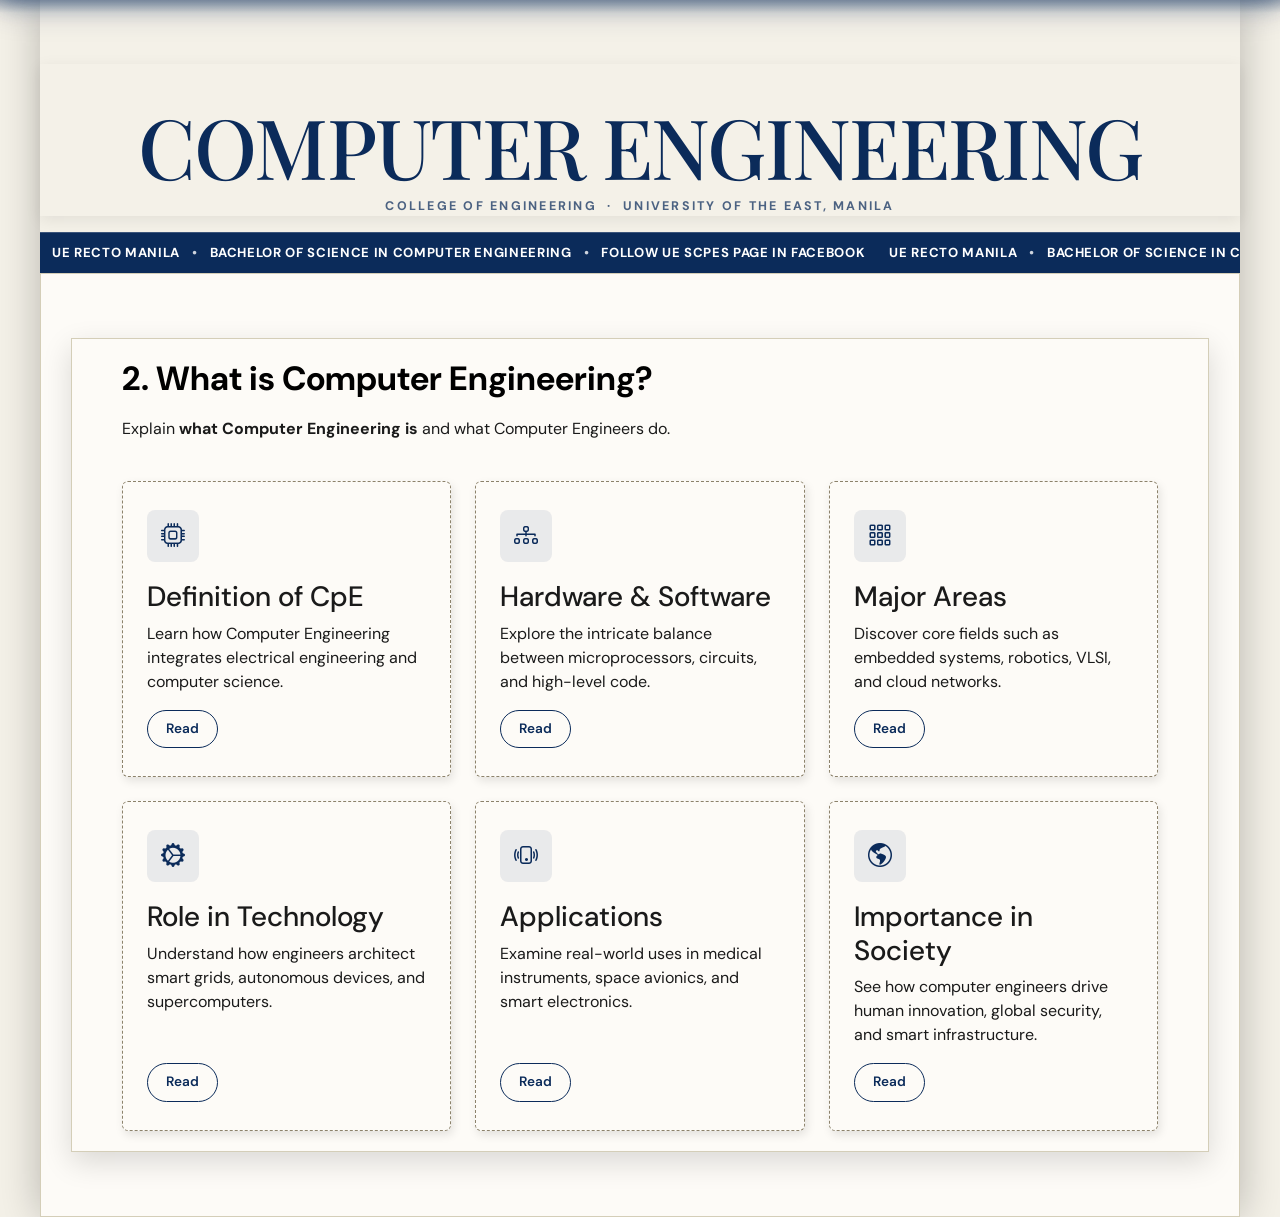
==== commit 59b2da3d: "fixed the mobile compatibility" ====
--- a/whatiscpe.html
+++ b/whatiscpe.html
@@ -23,14 +23,19 @@
                 <a href="index.html" class="nav-link">HOME</a>
                 <a href="whatiscpe.html" class="nav-link active">ABOUT</a>
                 <a href="index.html#specialization" class="nav-link">SPECIALIZATION</a>
-                <a href="index.html#opportunities" class="nav-link">OPPORTUNITIES</a>
-                <a href="index.html#faculty" class="nav-link">FACULTY</a>
-                <a href="index.html#contact" class="nav-link">CONTACT</a>
+                <a href="index.html#careers" class="nav-link">CAREERS</a>
             </nav>
         </div>
     </header>
 
     <div class="nav-trigger-zone"></div>
+
+    <!-- TOUCH / SMALL-SCREEN MENU BUTTON (hover can't reach the navbar) -->
+    <button class="nav-toggle" id="navToggle" aria-label="Open navigation menu" aria-expanded="false" aria-controls="navbar">
+        <span class="nav-toggle-bars" aria-hidden="true">
+            <span></span><span></span><span></span>
+        </span>
+    </button>
 
     <main class="page-container">
         <!-- SITE HEADING WITH TORN PAPER BOTTOM ACCENT -->
--- a/style.css
+++ b/style.css
@@ -47,10 +47,13 @@
     left: 0;
     width: 100%;
     height: 64px;
-    background: rgba(43, 38, 35, 0.90);
-    backdrop-filter: blur(12px) saturate(130%);
-    -webkit-backdrop-filter: blur(12px) saturate(130%);
-    border-bottom: 1px solid rgba(255, 255, 255, 0.1);
+    background: rgba(11, 43, 90, 0.72);
+    backdrop-filter: blur(16px) saturate(150%);
+    -webkit-backdrop-filter: blur(16px) saturate(150%);
+    border-bottom: 1px solid rgba(255, 255, 255, 0.18);
+    box-shadow: 0 0 24px rgba(11, 43, 90, 0.45),
+                0 1px 0 rgba(255, 255, 255, 0.12) inset,
+                0 8px 32px rgba(11, 43, 90, 0.28);
     z-index: 1100;
     transform: translateY(-100%);
     transition: transform 0.4s cubic-bezier(0.16, 1, 0.3, 1), box-shadow 0.4s ease;
@@ -62,7 +65,23 @@
 .nav-trigger-zone:hover + .navbar,
 .nav-trigger-zone:hover ~ .navbar {
     transform: translateY(0) !important;
-    box-shadow: 0 4px 20px rgba(0, 0, 0, 0.25);
+    box-shadow: 0 0 34px rgba(11, 43, 90, 0.6),
+                0 1px 0 rgba(255, 255, 255, 0.16) inset,
+                0 10px 40px rgba(11, 43, 90, 0.4);
+}
+
+/* Soft light bleeding off the bottom edge */
+.navbar::after {
+    content: '';
+    position: absolute;
+    left: 0;
+    right: 0;
+    bottom: -14px;
+    height: 14px;
+    pointer-events: none;
+    background: linear-gradient(to bottom,
+        rgba(11, 43, 90, 0.28),
+        rgba(11, 43, 90, 0));
 }
 
 .navbar-inner {
@@ -133,6 +152,7 @@
     padding-top: 64px;
     background: #f4f1e8;
     min-height: 100vh;
+    min-height: 100dvh;
     box-shadow: 0 0 40px rgba(0, 0, 0, 0.25);
 }
 
@@ -530,12 +550,13 @@
 .title-about { font-size: 2.3rem; margin-left: 42px; letter-spacing: 0.02em; }
 .title-cpe {
     font-family: "DM Sans", sans-serif;
-    font-size: 2.1rem;
+    font-size: clamp(1.35rem, 5vw, 2.1rem);
     font-weight: 700;
     color: #0b2b5a;
     margin-top: 6px;
     margin-left: 42px;
-    white-space: nowrap;
+    white-space: normal;
+    overflow-wrap: break-word;
 }
 
 .about-description {
@@ -747,6 +768,7 @@
     padding: var(--space-lg) 30px;
     background: #f4f1e8;
     min-height: calc(100vh - 220px);
+    min-height: calc(100dvh - 220px);
 }
 
 .info-card {
@@ -1446,6 +1468,13 @@
     border: 1px dashed #c0b9a0 !important;
 }
 
+/* Override paper-card styling for disciplines sidebar */
+.disciplines-sidebar.paper-card {
+    background-color: rgba(11, 43, 90, 0.9) !important;
+    border: none !important;
+    box-shadow: 15px 0 40px rgba(0, 0, 0, 0.4) !important;
+}
+
 /* ==========================================
    15. STATIC PAPER STACK OVERRIDES
    ========================================== */
@@ -1628,12 +1657,12 @@
 }
 
 .spec-gif-frame {
-    background-color: #fdfbf7;
+    background-color: transparent;
     background-image: none;
     background-size: cover;
-    border: 1px solid #e2dcce;
-    padding: 10px 10px 14px;
-    box-shadow: 2px 4px 12px rgba(0, 0, 0, 0.08);
+    border: none;
+    padding: 0px;
+    box-shadow: none;
     text-align: center;
     transition: transform 0.25s ease, box-shadow 0.25s ease;
 }
@@ -1706,6 +1735,7 @@
     left: 0;
     width: 100vw;
     height: 100vh;
+    height: 100dvh;
     background: rgba(0, 0, 0, 0.75);
     backdrop-filter: blur(4px);
     display: flex;
@@ -1898,36 +1928,1311 @@
     text-decoration: underline;
     transform: translateX(3px);
 }
-/* Sidebar - semi-transparent dark blue */
-.disciplines-sidebar {
-    background-color: rgba(11, 43, 90, 0.9) !important;
-    border: none !important;
-    box-shadow: 15px 0 40px rgba(0, 0, 0, 0.4) !important;
-}
-
-.disciplines-sidebar.paper-card {
-    background-color: rgba(11, 43, 90, 0.9) !important;
-    border: none !important;
-    box-shadow: 15px 0 40px rgba(0, 0, 0, 0.4) !important;
-}
-
-/* Gif card container - transparent, no card styling */
-.spec-gif-frame {
-    background-color: transparent;
-    background-image: none;
-    background-size: cover;
+
+/* ==========================================
+   22. OPEN-BOOK SPREAD — ABOUT SLIDER
+   The right half is hinged at the spine and turns
+   leftward; its reverse face carries the CPE mark.
+   ========================================== */
+
+/* -- Equal halves so the spine lands dead center -- */
+.about-slide.grid-left,
+.about-slide.grid-right {
+    grid-template-columns: 50% 50% !important;
+}
+
+/* -- Retire the flat dashed divider; the gutter replaces it -- */
+.about-slide.grid-left .about-text-column,
+.about-slide.grid-right .about-text-column {
+    border-right: none !important;
+    border-left: none !important;
+}
+
+/* -- Stage: gives the turning page depth -- */
+.about-slider-window {
+    position: relative;
+    min-height: 480px;
+    overflow: visible;
+    perspective: 2400px;
+    perspective-origin: 50% 45%;
+}
+
+/* -- Fake thickness: stacked page edges on the outer sides -- */
+.about-slider-window::before,
+.about-slider-window::after {
+    content: '';
+    position: absolute;
+    top: 8px;
+    bottom: 8px;
+    width: 8px;
+    pointer-events: none;
+    z-index: 1;
+}
+
+.about-slider-window::before {
+    left: -7px;
+    background: linear-gradient(to right, rgba(0, 0, 0, 0.11), rgba(0, 0, 0, 0.03) 45%, transparent);
+    box-shadow: -3px 0 0 rgba(0, 0, 0, 0.05),
+                -6px 0 0 rgba(0, 0, 0, 0.035),
+                -9px 0 0 rgba(0, 0, 0, 0.02);
+}
+
+.about-slider-window::after {
+    right: -7px;
+    background: linear-gradient(to left, rgba(0, 0, 0, 0.11), rgba(0, 0, 0, 0.03) 45%, transparent);
+    box-shadow: 3px 0 0 rgba(0, 0, 0, 0.05),
+                6px 0 0 rgba(0, 0, 0, 0.035),
+                9px 0 0 rgba(0, 0, 0, 0.02);
+}
+
+/* -- Track stacks the spreads -- */
+.about-slider-track {
+    position: relative;
+    display: grid;
+    grid-template-columns: 1fr;
+    grid-template-rows: auto;
+    width: 100%;
+    min-height: 480px;
+    transform: none !important;
+    transition: none !important;
+    transform-style: preserve-3d;
+}
+
+/* -- The gutter: both halves curve down into the crease -- */
+.about-slider-track::after {
+    content: '';
+    position: absolute;
+    top: 0;
+    bottom: 0;
+    left: 50%;
+    width: 46px;
+    transform: translateX(-50%);
+    pointer-events: none;
+    z-index: 14;
+    background: linear-gradient(to right,
+        rgba(0, 0, 0, 0)    0%,
+        rgba(0, 0, 0, 0.05) 20%,
+        rgba(0, 0, 0, 0.15) 41%,
+        rgba(0, 0, 0, 0.21) 50%,
+        rgba(0, 0, 0, 0.15) 59%,
+        rgba(0, 0, 0, 0.05) 80%,
+        rgba(0, 0, 0, 0)    100%);
+}
+
+/* -- Spreads stack on top of each other -- */
+.about-slide {
+    grid-area: 1 / 1;
+    position: relative;
+    width: 100%;
+    display: grid;
+    background: #fdfbf7;
+    opacity: 0;
+    visibility: hidden;
+    z-index: 1;
+    transform-style: preserve-3d;
+}
+
+.about-slide.active {
+    opacity: 1;
+    visibility: visible;
+    z-index: 3;
+}
+
+/* The outgoing spread rides above while its page turns */
+.about-slide.turning {
+    opacity: 1;
+    visibility: visible;
+    z-index: 8;
+}
+
+/* Its left half drops out once the page has swung past upright */
+.about-slide.turning .about-text-column,
+.about-slide.turning .about-placeholder-column {
+    animation: leftHalfHandoff 0.85s linear forwards;
+}
+
+@keyframes leftHalfHandoff {
+    0%, 52%   { opacity: 1; }
+    53%, 100% { opacity: 0; }
+}
+
+/* ---- The hinged right page ---- */
+.page-flipper {
+    position: relative;
+    width: 100%;
+    height: 100%;
+    min-height: 100%;
+    transform-origin: left center;
+    transform-style: preserve-3d;
+    will-change: transform;
+    z-index: 10;
+}
+
+.page-face {
+    position: absolute;
+    top: 0;
+    left: 0;
+    width: 100%;
+    height: 100%;
+    backface-visibility: hidden;
+    -webkit-backface-visibility: hidden;
+    background: #fdfbf7;
+    display: flex;
+    flex-direction: column;
+}
+
+.page-face > * {
+    flex: 1;
+    width: 100%;
+}
+
+/* The reverse side: blank paper, shaded toward the crease */
+.page-back {
+    transform: rotateY(180deg);
+    background: linear-gradient(to left,
+        rgba(0, 0, 0, 0.07) 0%,
+        rgba(0, 0, 0, 0.02) 8%,
+        rgba(0, 0, 0, 0) 22%), #fdfbf7;
+}
+
+/* ---- Turn: page swings left onto the facing page ---- */
+.about-slide.turning .page-flipper {
+    animation: pageTurnForward 0.85s cubic-bezier(0.645, 0.045, 0.355, 1) forwards;
+}
+
+@keyframes pageTurnForward {
+    0% {
+        transform: rotateY(0deg);
+        box-shadow: 0 0 0 rgba(0, 0, 0, 0);
+    }
+    45% {
+        box-shadow: 22px 0 55px rgba(0, 0, 0, 0.3);
+    }
+    100% {
+        transform: rotateY(-180deg);
+        box-shadow: -14px 0 40px rgba(0, 0, 0, 0.12);
+    }
+}
+
+/* ---- Reverse: page lifts back off to the right ---- */
+.about-slide.turning-back .page-flipper {
+    animation: pageTurnBack 0.85s cubic-bezier(0.645, 0.045, 0.355, 1) forwards;
+}
+
+@keyframes pageTurnBack {
+    0% {
+        transform: rotateY(-180deg);
+        box-shadow: -14px 0 40px rgba(0, 0, 0, 0.12);
+    }
+    55% {
+        box-shadow: 22px 0 55px rgba(0, 0, 0, 0.3);
+    }
+    100% {
+        transform: rotateY(0deg);
+        box-shadow: 0 0 0 rgba(0, 0, 0, 0);
+    }
+}
+
+.about-slide.turning-back {
+    opacity: 1;
+    visibility: visible;
+    z-index: 8;
+}
+
+.about-slide.turning-back .about-text-column,
+.about-slide.turning-back .about-placeholder-column {
+    animation: leftHalfReturn 0.85s linear forwards;
+}
+
+@keyframes leftHalfReturn {
+    0%, 47%   { opacity: 0; }
+    48%, 100% { opacity: 1; }
+}
+
+/* -- Mobile: one column, so no spread to fold — fade instead -- */
+@media (max-width: 900px) {
+    .about-slider-window {
+        perspective: none;
+        min-height: 0;
+    }
+
+    .about-slider-track::after,
+    .about-slider-window::before,
+    .about-slider-window::after {
+        display: none;
+    }
+
+    .page-flipper {
+        min-height: 0;
+        transform: none !important;
+        animation: none !important;
+    }
+
+    .page-face {
+        position: relative;
+        height: auto;
+        backface-visibility: visible;
+    }
+
+    .page-back {
+        display: none;
+    }
+
+    .about-slide.turning .page-flipper,
+    .about-slide.turning-back .page-flipper {
+        animation: none !important;
+    }
+
+    .about-slide.turning .about-text-column,
+    .about-slide.turning .about-placeholder-column,
+    .about-slide.turning-back .about-text-column,
+    .about-slide.turning-back .about-placeholder-column {
+        animation: none !important;
+        opacity: 1;
+    }
+
+    .about-slide.grid-left .about-text-column,
+    .about-slide.grid-right .about-text-column {
+        border-bottom: 3px dashed rgba(0, 0, 0, 0.25) !important;
+    }
+}
+
+@media (prefers-reduced-motion: reduce) {
+    .about-slide.turning .page-flipper,
+    .about-slide.turning-back .page-flipper,
+    .about-slide.turning .about-text-column,
+    .about-slide.turning-back .about-text-column {
+        animation-duration: 0.01s;
+    }
+}
+
+/* ==========================================
+   23. CLOSED BOOK COVER — opens on scroll into view
+   ========================================== */
+
+/* -- The cover occupies the right half and hinges on the spine -- */
+.book-cover {
+    position: absolute;
+    top: 0;
+    bottom: 0;
+    left: 50%;
+    width: 50%;
+    z-index: 30;
+    transform-origin: left center;
+    transform-style: preserve-3d;
+    will-change: transform;
+}
+
+.book-cover-face {
+    position: absolute;
+    inset: 0;
+    backface-visibility: hidden;
+    -webkit-backface-visibility: hidden;
+    display: flex;
+    flex-direction: column;
+    align-items: center;
+    justify-content: center;
+    gap: 22px;
+    padding: 50px 40px;
+}
+
+/* -- Front: the bound cover -- */
+.book-cover-front {
+    background:
+        linear-gradient(to right,
+            rgba(0, 0, 0, 0.28) 0%,
+            rgba(0, 0, 0, 0.10) 4%,
+            rgba(255, 255, 255, 0.04) 12%,
+            rgba(0, 0, 0, 0) 30%),
+        linear-gradient(135deg, #0e3468 0%, #0b2b5a 55%, #071d3d 100%);
+    box-shadow: inset 0 0 70px rgba(0, 0, 0, 0.35),
+                6px 8px 30px rgba(0, 0, 0, 0.32);
+    border-radius: 0 4px 4px 0;
+}
+
+.cover-caption {
+    font-family: "Playfair Display", Georgia, serif;
+    font-size: clamp(1.5rem, 2.9vw, 2.6rem);
+    font-weight: 500;
+    line-height: 1.25;
+    letter-spacing: 0.14em;
+    text-transform: uppercase;
+    text-align: center;
+    color: rgba(255, 255, 255, 0.94);
+    text-shadow: 0 6px 18px rgba(0, 0, 0, 0.4);
+}
+
+.cover-rule {
+    width: 46%;
+    height: 1px;
+    background: linear-gradient(to right,
+        transparent,
+        rgba(255, 255, 255, 0.45),
+        transparent);
+}
+
+/* -- Back of the cover: inside board, seen as it swings -- */
+.book-cover-back {
+    transform: rotateY(180deg);
+    background: linear-gradient(to left,
+        rgba(0, 0, 0, 0.10) 0%,
+        rgba(0, 0, 0, 0.03) 10%,
+        rgba(0, 0, 0, 0) 26%), #fdfbf7;
+    border-radius: 4px 0 0 4px;
+}
+
+/* -- While shut, the spread and gutter stay out of sight -- */
+.about-slider-window.book-closed .about-slide {
+    visibility: hidden;
+}
+
+.about-slider-window.book-closed .about-slider-track::after,
+.about-slider-window.book-closed::before,
+.about-slider-window.book-closed::after {
+    opacity: 0;
+}
+
+/* -- The opening swing -- */
+.about-slider-window.book-opening .book-cover {
+    animation: coverOpen 1.05s cubic-bezier(0.55, 0.06, 0.3, 1) forwards;
+}
+
+@keyframes coverOpen {
+    0% {
+        transform: rotateY(0deg);
+        box-shadow: 0 0 0 rgba(0, 0, 0, 0);
+    }
+    40% {
+        box-shadow: 30px 0 70px rgba(0, 0, 0, 0.35);
+    }
+    100% {
+        transform: rotateY(-180deg);
+        box-shadow: -18px 0 45px rgba(0, 0, 0, 0.12);
+    }
+}
+
+/* Spread fades up behind the cover as it lifts */
+.about-slider-window.book-opening .about-slide.active {
+    visibility: visible;
+    animation: spreadReveal 1.05s ease forwards;
+}
+
+@keyframes spreadReveal {
+    0%, 30% { opacity: 0; }
+    100%    { opacity: 1; }
+}
+
+.about-slider-window.book-opening .about-slider-track::after,
+.about-slider-window.book-opening::before,
+.about-slider-window.book-opening::after {
+    transition: opacity 0.5s ease 0.45s;
+    opacity: 1;
+}
+
+/* -- Once open, the cover is gone for good -- */
+.about-slider-window.book-open .book-cover {
+    display: none;
+}
+
+/* -- Nudge: the shut cover invites a click -- */
+.about-slider-window.book-closed .book-cover {
+    cursor: pointer;
+}
+
+.about-slider-window.book-closed .book-cover:hover {
+    transform: rotateY(-4deg);
+    transition: transform 0.4s ease;
+}
+
+/* -- Mobile: no spread, so skip the cover entirely -- */
+@media (max-width: 900px) {
+    .book-cover {
+        display: none !important;
+    }
+
+    .about-slider-window.book-closed .about-slide {
+        visibility: visible;
+    }
+
+    .about-slider-window.book-closed .about-slider-track::after,
+    .about-slider-window.book-closed::before,
+    .about-slider-window.book-closed::after {
+        opacity: 1;
+    }
+}
+
+@media (prefers-reduced-motion: reduce) {
+    .about-slider-window.book-opening .book-cover,
+    .about-slider-window.book-opening .about-slide.active {
+        animation-duration: 0.01s;
+    }
+}
+
+/* ==========================================
+   24. "WHY DOES IT MATTER" REASON LIST
+   ========================================== */
+.why-reasons {
+    list-style: none;
+    margin: 4px 0 0;
+    padding: 0;
+    counter-reset: reason;
+}
+
+.why-reasons li {
+    position: relative;
+    counter-increment: reason;
+    padding-left: 34px;
+    margin-bottom: 13px;
+    font-size: 0.9rem;
+    line-height: 1.5;
+    color: #2a2521;
+    text-align: left;
+}
+
+.why-reasons li:last-child {
+    margin-bottom: 0;
+}
+
+.why-reasons li::before {
+    content: counter(reason, decimal-leading-zero);
+    position: absolute;
+    top: 1px;
+    left: 0;
+    font-family: "DM Sans", sans-serif;
+    font-size: 0.7rem;
+    font-weight: 800;
+    letter-spacing: 0.04em;
+    color: #0b2b5a;
+    opacity: 0.55;
+}
+
+.why-reasons li strong {
+    color: #0b2b5a;
+    font-weight: 700;
+}
+
+.about-slide:nth-child(3) .about-description {
+    padding: 30px 40px 40px 40px;
+}
+
+@media (max-width: 900px) {
+    .why-reasons li {
+        text-align: left;
+    }
+}
+
+/* ==========================================
+   25. INK-RISE — content settles in after a turn
+   ========================================== */
+.about-slide.content-enter .about-header-box,
+.about-slide.content-enter .about-description > p,
+.about-slide.content-enter .why-reasons li,
+.about-slide.content-enter .quote-text,
+.about-slide.content-enter .cpe-3d-image,
+.about-slide.content-enter .about-diagram-img {
+    animation: inkRise 0.6s cubic-bezier(0.2, 0.8, 0.25, 1) backwards;
+}
+
+@keyframes inkRise {
+    from {
+        opacity: 0;
+        transform: translateY(16px);
+        filter: blur(4px);
+    }
+    to {
+        opacity: 1;
+        transform: translateY(0);
+        filter: blur(0);
+    }
+}
+
+/* -- Order of arrival: heading, then body, then the list -- */
+.about-slide.content-enter .about-header-box   { animation-delay: 0.04s; }
+.about-slide.content-enter .cpe-3d-image,
+.about-slide.content-enter .about-diagram-img  { animation-delay: 0.10s; }
+.about-slide.content-enter .about-description > p:nth-of-type(1) { animation-delay: 0.16s; }
+.about-slide.content-enter .about-description > p:nth-of-type(2) { animation-delay: 0.23s; }
+.about-slide.content-enter .about-description > p:nth-of-type(3) { animation-delay: 0.30s; }
+
+/* The quote gets a touch more air, it's the focal point */
+.about-slide.content-enter .quote-text {
+    animation: quoteRise 0.78s cubic-bezier(0.2, 0.8, 0.25, 1) 0.14s backwards;
+}
+
+@keyframes quoteRise {
+    from {
+        opacity: 0;
+        transform: translateY(20px) scale(0.97);
+        filter: blur(5px);
+    }
+    to {
+        opacity: 1;
+        transform: translateY(0) scale(1);
+        filter: blur(0);
+    }
+}
+
+/* Reasons cascade one after another */
+.about-slide.content-enter .why-reasons li:nth-child(1) { animation-delay: 0.30s; }
+.about-slide.content-enter .why-reasons li:nth-child(2) { animation-delay: 0.37s; }
+.about-slide.content-enter .why-reasons li:nth-child(3) { animation-delay: 0.44s; }
+.about-slide.content-enter .why-reasons li:nth-child(4) { animation-delay: 0.51s; }
+.about-slide.content-enter .why-reasons li:nth-child(5) { animation-delay: 0.58s; }
+.about-slide.content-enter .why-reasons li:nth-child(6) { animation-delay: 0.65s; }
+.about-slide.content-enter .why-reasons li:nth-child(7) { animation-delay: 0.72s; }
+.about-slide.content-enter .why-reasons li:nth-child(8) { animation-delay: 0.79s; }
+
+@media (prefers-reduced-motion: reduce) {
+    .about-slide.content-enter .about-header-box,
+    .about-slide.content-enter .about-description > p,
+    .about-slide.content-enter .why-reasons li,
+    .about-slide.content-enter .quote-text,
+    .about-slide.content-enter .cpe-3d-image,
+    .about-slide.content-enter .about-diagram-img {
+        animation-duration: 0.01s;
+        animation-delay: 0s;
+    }
+}
+
+/* ==========================================
+   26. BACK TO OVERVIEW BUTTON
+   ========================================== */
+.back-btn {
+    position: relative;
+    display: inline-flex;
+    align-items: center;
+    gap: 8px;
+    margin-bottom: 28px;
+    padding: 9px 20px 9px 16px;
+    background: transparent;
+    border: 1.5px solid #0b2b5a;
+    border-radius: 30px;
+    color: #0b2b5a;
+    font-family: "DM Sans", sans-serif;
+    font-size: 0.78rem;
+    font-weight: 700;
+    letter-spacing: 0.08em;
+    text-transform: uppercase;
+    cursor: pointer;
+    overflow: hidden;
+    transition: color 0.3s ease, box-shadow 0.3s ease, transform 0.2s ease;
+}
+
+/* Fill slides in from the left on hover/focus */
+.back-btn::before {
+    content: '';
+    position: absolute;
+    inset: 0;
+    background: #0b2b5a;
+    transform: translateX(-100%);
+    transition: transform 0.32s cubic-bezier(0.65, 0, 0.35, 1);
+    z-index: 0;
+}
+
+.back-btn:hover::before,
+.back-btn:focus-visible::before {
+    transform: translateX(0);
+}
+
+.back-btn span,
+.back-btn {
+    z-index: 1;
+}
+
+/* Arrow travels a touch further left than the text on hover */
+.back-btn .back-arrow {
+    position: relative;
+    z-index: 1;
+    display: inline-block;
+    transition: transform 0.32s cubic-bezier(0.65, 0, 0.35, 1);
+}
+
+.back-btn:hover .back-arrow,
+.back-btn:focus-visible .back-arrow {
+    transform: translateX(-4px);
+}
+
+.back-btn .back-label {
+    position: relative;
+    z-index: 1;
+}
+
+.back-btn:hover,
+.back-btn:focus-visible {
+    color: #ffffff;
+    box-shadow: 0 6px 16px rgba(11, 43, 90, 0.28);
+    transform: translateY(-1px);
+}
+
+.back-btn:active {
+    transform: translateY(0);
+    box-shadow: 0 3px 8px rgba(11, 43, 90, 0.22);
+}
+
+.back-btn:focus-visible {
+    outline: 3px solid rgba(11, 43, 90, 0.35);
+    outline-offset: 3px;
+}
+
+/* ==========================================
+   27. CAREER CARD DESCRIPTIONS
+   ========================================== */
+.career-desc {
+    font-family: "DM Sans", sans-serif;
+    font-size: 0.82rem;
+    line-height: 1.5;
+    color: #4a453d;
+    margin: -4px 0 14px;
+}
+
+/* ==========================================
+   28. CLICKABLE CAREER GIF -> YOUTUBE
+   ========================================== */
+.career-gif-link {
+    position: relative;
+    display: block;
+    width: 100%;
+    margin: 0 0 16px;
+    overflow: hidden;
+    border: 1px solid rgba(11, 43, 90, 0.18);
+    border-radius: 3px;
+    background-color: #e8e2d2;
+    text-decoration: none;
+    cursor: pointer;
+    transition: transform 0.28s ease, box-shadow 0.28s ease, border-color 0.28s ease;
+}
+
+.career-gif-link:hover,
+.career-gif-link:focus-visible {
+    transform: translateY(-3px);
+    border-color: #0b2b5a;
+    box-shadow: 0 10px 22px rgba(11, 43, 90, 0.25);
+}
+
+.career-gif {
+    width: 100%;
+    aspect-ratio: 16 / 9;
+    object-fit: cover;
+    display: block;
+    transition: transform 0.4s ease, filter 0.28s ease;
+}
+
+.career-gif-link:hover .career-gif,
+.career-gif-link:focus-visible .career-gif {
+    transform: scale(1.04);
+    filter: brightness(0.72);
+}
+
+/* Play badge sits center, grows on hover */
+.career-gif-play {
+    position: absolute;
+    top: 50%;
+    left: 50%;
+    transform: translate(-50%, -50%) scale(0.85);
+    width: 46px;
+    height: 46px;
+    display: flex;
+    align-items: center;
+    justify-content: center;
+    padding-left: 3px;
+    border-radius: 50%;
+    background: rgba(11, 43, 90, 0.82);
+    color: #ffffff;
+    font-size: 0.95rem;
+    opacity: 0;
+    pointer-events: none;
+    transition: opacity 0.28s ease, transform 0.28s cubic-bezier(0.34, 1.56, 0.64, 1);
+}
+
+.career-gif-link:hover .career-gif-play,
+.career-gif-link:focus-visible .career-gif-play {
+    opacity: 1;
+    transform: translate(-50%, -50%) scale(1);
+}
+
+/* Label slides up from the bottom edge */
+.career-gif-cue {
+    position: absolute;
+    left: 0;
+    right: 0;
+    bottom: 0;
+    padding: 8px 10px;
+    background: linear-gradient(to top, rgba(11, 43, 90, 0.92), rgba(11, 43, 90, 0));
+    color: #ffffff;
+    font-family: "DM Sans", sans-serif;
+    font-size: 0.68rem;
+    font-weight: 700;
+    letter-spacing: 0.1em;
+    text-transform: uppercase;
+    text-align: center;
+    transform: translateY(100%);
+    opacity: 0;
+    pointer-events: none;
+    transition: transform 0.3s ease, opacity 0.3s ease;
+}
+
+.career-gif-link:hover .career-gif-cue,
+.career-gif-link:focus-visible .career-gif-cue {
+    transform: translateY(0);
+    opacity: 1;
+}
+
+.career-gif-link:focus-visible {
+    outline: 3px solid rgba(11, 43, 90, 0.4);
+    outline-offset: 3px;
+}
+
+/* ==========================================
+   29. MODAL VISUAL -> YOUTUBE LINK
+   ========================================== */
+.visuals-video-link {
+    display: block;
+    text-decoration: none;
+    cursor: pointer;
+}
+
+.visuals-video-link.no-video {
+    cursor: default;
+    pointer-events: none;
+}
+
+.visuals-video-link .visuals-image-container {
+    position: relative;
+    overflow: hidden;
+    transition: border-color 0.25s ease, box-shadow 0.25s ease;
+}
+
+.visuals-video-link:hover .visuals-image-container,
+.visuals-video-link:focus-visible .visuals-image-container {
+    border-color: #0b2b5a;
+    box-shadow: 0 8px 18px rgba(11, 43, 90, 0.25);
+}
+
+.visuals-video-link:hover img,
+.visuals-video-link:focus-visible img {
+    filter: brightness(0.68);
+    transform: scale(1.04);
+    transition: filter 0.25s ease, transform 0.4s ease;
+}
+
+.visuals-play {
+    position: absolute;
+    top: 50%;
+    left: 50%;
+    transform: translate(-50%, -50%) scale(0.85);
+    width: 44px;
+    height: 44px;
+    display: flex;
+    align-items: center;
+    justify-content: center;
+    padding-left: 3px;
+    border-radius: 50%;
+    background: rgba(11, 43, 90, 0.85);
+    color: #ffffff;
+    font-size: 0.9rem;
+    opacity: 0;
+    pointer-events: none;
+    transition: opacity 0.25s ease, transform 0.25s cubic-bezier(0.34, 1.56, 0.64, 1);
+}
+
+.visuals-cue {
+    position: absolute;
+    left: 0;
+    right: 0;
+    bottom: 0;
+    padding: 7px 10px;
+    background: linear-gradient(to top, rgba(11, 43, 90, 0.92), rgba(11, 43, 90, 0));
+    color: #ffffff;
+    font-family: "DM Sans", sans-serif;
+    font-size: 0.65rem;
+    font-weight: 700;
+    letter-spacing: 0.1em;
+    text-transform: uppercase;
+    text-align: center;
+    transform: translateY(100%);
+    opacity: 0;
+    pointer-events: none;
+    transition: transform 0.28s ease, opacity 0.28s ease;
+}
+
+.visuals-video-link:hover .visuals-play,
+.visuals-video-link:focus-visible .visuals-play {
+    opacity: 1;
+    transform: translate(-50%, -50%) scale(1);
+}
+
+.visuals-video-link:hover .visuals-cue,
+.visuals-video-link:focus-visible .visuals-cue {
+    transform: translateY(0);
+    opacity: 1;
+}
+
+.visuals-video-link.no-video .visuals-play,
+.visuals-video-link.no-video .visuals-cue {
+    display: none;
+}
+
+/* ==========================================
+   30. PREVENT NATIVE IMAGE DRAG GHOSTING
+   The book spread is a swipe/drag surface, so any
+   image inside it must not trigger the browser's own
+   drag-and-drop preview.
+   ========================================== */
+.about-slider-window img,
+.page-flipper img {
+    -webkit-user-drag: none;
+    user-drag: none;
+    -webkit-user-select: none;
+    user-select: none;
+    pointer-events: none;
+}
+
+/* ==========================================
+   31. HEADINGS YIELD TO THE NAVBAR
+   Any heading sitting under the open navbar steps
+   aside rather than being bluntly covered.
+   ========================================== */
+.nav-colliding {
+    opacity: 0 !important;
+    transform: translateY(-10px) scale(0.99) !important;
+    filter: blur(5px) !important;
+    pointer-events: none !important;
+}
+
+.site-heading h1,
+.flip-section-title,
+.discipline-title,
+.careers-main-title,
+.subpage-title,
+.about-header-box,
+.career-card h3,
+.discipline-subtitle {
+    transition: opacity 0.32s cubic-bezier(0.16, 1, 0.3, 1),
+                transform 0.32s cubic-bezier(0.16, 1, 0.3, 1),
+                filter 0.32s cubic-bezier(0.16, 1, 0.3, 1);
+}
+
+@media (prefers-reduced-motion: reduce) {
+    .nav-colliding {
+        transition-duration: 0.01s !important;
+        filter: none !important;
+        transform: none !important;
+    }
+}
+
+/* ==========================================
+   32. MOBILE + TOUCH SUPPORT
+   Phones have no hover, so anything that was
+   hover-only needs a real tap target.
+   ========================================== */
+
+/* -- Kill iOS/Android grey flash on tap -- */
+html {
+    -webkit-tap-highlight-color: transparent;
+    -webkit-text-size-adjust: 100%;
+    text-size-adjust: 100%;
+}
+
+button,
+a,
+.disc-link,
+.dot {
+    -webkit-tap-highlight-color: transparent;
+    touch-action: manipulation; /* removes the 300ms double-tap zoom delay */
+}
+
+/* -- Nothing should ever scroll the page sideways -- */
+body {
+    overflow-x: hidden;
+    max-width: 100%;
+}
+
+/* ---------- NAV TOGGLE (hamburger) ---------- */
+.nav-toggle {
+    position: fixed;
+    top: 12px;
+    right: 14px;
+    z-index: 1200;
+    display: none;               /* shown only where hover can't reach */
+    align-items: center;
+    justify-content: center;
+    width: 46px;                 /* >= 44px Apple / 48dp Google target */
+    height: 46px;
+    padding: 0;
+    border: 1px solid rgba(255, 255, 255, 0.22);
+    border-radius: 10px;
+    background: rgba(11, 43, 90, 0.88);
+    backdrop-filter: blur(12px) saturate(140%);
+    -webkit-backdrop-filter: blur(12px) saturate(140%);
+    box-shadow: 0 4px 16px rgba(11, 43, 90, 0.4);
+    cursor: pointer;
+    transition: background 0.25s ease, transform 0.2s ease;
+}
+
+.nav-toggle:active {
+    transform: scale(0.94);
+}
+
+.nav-toggle-bars {
+    position: relative;
+    display: block;
+    width: 20px;
+    height: 14px;
+}
+
+.nav-toggle-bars span {
+    position: absolute;
+    left: 0;
+    width: 100%;
+    height: 2px;
+    border-radius: 2px;
+    background: #ffffff;
+    transition: transform 0.3s cubic-bezier(0.16, 1, 0.3, 1),
+                opacity 0.2s ease;
+}
+
+.nav-toggle-bars span:nth-child(1) { top: 0; }
+.nav-toggle-bars span:nth-child(2) { top: 6px; }
+.nav-toggle-bars span:nth-child(3) { top: 12px; }
+
+/* Morph into an X while the menu is open */
+.nav-toggle[aria-expanded="true"] .nav-toggle-bars span:nth-child(1) {
+    transform: translateY(6px) rotate(45deg);
+}
+.nav-toggle[aria-expanded="true"] .nav-toggle-bars span:nth-child(2) {
+    opacity: 0;
+}
+.nav-toggle[aria-expanded="true"] .nav-toggle-bars span:nth-child(3) {
+    transform: translateY(-6px) rotate(-45deg);
+}
+
+/* ---------- SPECIALIZATION SIDEBAR TOGGLE ---------- */
+.disciplines-toggle {
+    position: absolute;
+    top: 18px;
+    left: 0;
+    z-index: 26;
+    display: none;               /* shown only where hover can't reach */
+    align-items: center;
+    gap: 8px;
+    min-height: 46px;
+    padding: 10px 16px 10px 14px;
     border: none;
-    padding: 0px;
-    box-shadow: none;
-    text-align: center;
-    transition: transform 0.25s ease, box-shadow 0.25s ease;
-}
-/* Invisible gif card containers */
-.spec-gif-frame {
-    background-color: transparent !important;
-    background-image: none !important;
-    border: none !important;
-    padding: 0px !important;
-    box-shadow: none !important;
-    text-align: center;
+    border-radius: 0 8px 8px 0;
+    background: rgba(11, 43, 90, 0.94);
+    color: #ffffff;
+    font-family: "DM Sans", sans-serif;
+    font-size: 0.72rem;
+    font-weight: 800;
+    letter-spacing: 0.1em;
+    cursor: pointer;
+    box-shadow: 4px 4px 16px rgba(0, 0, 0, 0.3);
+    transition: transform 0.25s ease, opacity 0.25s ease;
+}
+
+.disciplines-toggle:active {
+    transform: scale(0.97);
+}
+
+.disciplines-toggle-icon {
+    font-size: 1rem;
+    line-height: 1;
+}
+
+/* Hide the button once the drawer is open so it doesn't sit on top of it */
+.disciplines-sidebar.show-sidebar ~ .disciplines-toggle,
+.disciplines-section.sidebar-open .disciplines-toggle {
+    opacity: 0;
+    pointer-events: none;
+}
+
+/* Dim the page behind the open drawer, and give a tap-out target */
+.disciplines-backdrop {
+    position: absolute;
+    inset: 0;
+    z-index: 24;
+    background: rgba(0, 0, 0, 0.45);
+    opacity: 0;
+    visibility: hidden;
+    transition: opacity 0.3s ease, visibility 0.3s ease;
+}
+
+.disciplines-section.sidebar-open .disciplines-backdrop {
+    opacity: 1;
+    visibility: visible;
+}
+
+/* ==========================================
+   Touch devices / small screens
+   ========================================== */
+@media (hover: none), (max-width: 900px) {
+    .nav-toggle {
+        display: flex;
+    }
+
+    .disciplines-toggle {
+        display: flex;
+    }
+
+    /* The hover trigger strip is useless without a pointer */
+    .nav-trigger-zone {
+        display: none;
+    }
+
+    .disciplines-trigger-zone {
+        display: none !important;
+    }
+
+    /* Hover must not open the drawer on touch (causes sticky-hover bugs) */
+    .disciplines-trigger-zone:hover + .disciplines-sidebar,
+    .disciplines-sidebar:hover {
+        left: -320px !important;
+    }
+
+    .disciplines-sidebar.show-sidebar,
+    .disciplines-sidebar.open {
+        left: 0 !important;
+    }
+}
+
+@media (max-width: 900px) {
+    /* Careers grid: stack, and drop the 100px gutter */
+    .careers-card-grid,
+    .careers-card-grid.top-grid,
+    .careers-card-grid.middle-grid {
+        grid-template-columns: 1fr !important;
+        gap: 18px !important;
+    }
+
+    .careers-section .white-container {
+        padding: 28px 18px;
+    }
+
+    /* Sidebar becomes a proper drawer */
+    .disciplines-sidebar {
+        width: min(280px, 82vw) !important;
+        left: calc(-1 * min(280px, 82vw)) !important;
+    }
+
+    .disciplines-content-area {
+        padding: 56px 20px 48px 20px;
+    }
+}
+
+@media (max-width: 700px) {
+    /* Nav becomes a stacked panel under the toggle */
+    .navbar {
+        height: auto;
+        padding-bottom: 8px;
+    }
+
+    .navbar-inner {
+        flex-direction: column;
+        align-items: flex-start;
+        gap: 4px;
+        padding: 10px 62px 6px 18px; /* right padding clears the toggle */
+    }
+
+    .nav-links {
+        flex-direction: column;
+        align-items: flex-start;
+        width: 100%;
+        gap: 0;
+        overflow-x: visible;
+        padding: 0;
+    }
+
+    .nav-link {
+        width: 100%;
+        min-height: 44px;          /* real tap target */
+        display: flex;
+        align-items: center;
+        font-size: 0.82rem;
+        border-bottom: 1px solid rgba(255, 255, 255, 0.1);
+    }
+
+    .nav-link.active::after {
+        bottom: 8px;
+        width: 22px;
+    }
+
+    /* Masthead */
+    .site-heading {
+        padding: 28px 14px 20px;
+    }
+
+    .site-heading h1 {
+        font-size: clamp(1.9rem, 9vw, 3rem);
+        white-space: normal;
+        line-height: 1.05;
+    }
+
+    .masthead-dateline {
+        font-size: 0.64rem;
+        letter-spacing: 0.1em;
+    }
+
+    /* Hero */
+    .main-section {
+        padding: 34px 16px 44px;
+        gap: 34px;
+    }
+
+    .text-slide {
+        padding: 26px 20px;
+    }
+
+    .text-carousel-window {
+        min-height: 0;
+    }
+
+    /* About spread */
+    .about-header-box {
+        padding: 24px 20px 18px;
+    }
+
+    .title-all,
+    .title-about {
+        font-size: 1.7rem;
+    }
+
+    .title-about,
+    .title-cpe {
+        margin-left: 18px;
+    }
+
+    .about-description {
+        padding: 20px 20px 28px;
+    }
+
+    .quote-text {
+        font-size: 1.4rem;
+    }
+
+    /* Flip cards */
+    .flip-cards-container {
+        padding: 0 16px;
+    }
+
+    .cpe-flip-card {
+        height: 330px;
+    }
+
+    .cpe-flip-card-front,
+    .cpe-flip-card-back {
+        padding: 1.6rem 1.2rem;
+    }
+
+    /* Careers */
+    .careers-main-title {
+        font-size: clamp(1.5rem, 7vw, 2rem);
+    }
+
+    .career-card {
+        padding: 18px 18px;
+    }
+
+    .cpe-monoton-text {
+        font-size: clamp(3rem, 16vw, 4.5rem);
+    }
+
+    /* Tickers shrink */
+    .information-content,
+    .overview-ticker-bar {
+        font-size: 0.7rem;
+    }
+
+    /* Bigger carousel dots — 8px is far below the 44px guideline */
+    .carousel-dots {
+        gap: 14px;
+        padding: 6px 0;
+    }
+
+    .dot {
+        width: 11px;
+        height: 11px;
+        position: relative;
+    }
+
+    .dot::after {
+        content: '';
+        position: absolute;
+        top: 50%;
+        left: 50%;
+        transform: translate(-50%, -50%);
+        width: 44px;
+        height: 44px;      /* invisible tap area around the visible dot */
+    }
+
+    .dot.active {
+        width: 26px;
+    }
+
+    /* Discipline copy */
+    .discipline-title {
+        font-size: clamp(1.6rem, 8vw, 2.4rem);
+    }
+
+    .discipline-text p {
+        font-size: 0.92rem;
+    }
+
+    /* Modal fits the visible screen, close button always reachable */
+    .career-modal-overlay {
+        padding: 12px;
+        align-items: flex-start;
+    }
+
+    .career-modal-container {
+        padding: 1.4rem 1.1rem 1.8rem;
+        max-height: 88vh;
+        max-height: 88dvh;
+        margin-top: 12px;
+    }
+
+    .modal-header h2 {
+        font-size: 1.4rem;
+        padding-right: 40px;   /* keeps title clear of the X */
+    }
+
+    .modal-close-btn {
+        top: 8px;
+        right: 10px;
+        width: 44px;
+        height: 44px;
+        display: flex;
+        align-items: center;
+        justify-content: center;
+        font-size: 1.9rem;
+    }
+
+    /* Back button */
+    .back-btn {
+        min-height: 44px;
+    }
+
+    /* Specialization gifs full width */
+    .specialization-gifs {
+        max-width: 100%;
+        gap: 16px;
+    }
+}
+
+@media (max-width: 420px) {
+    .site-heading h1 {
+        font-size: clamp(1.6rem, 10vw, 2.2rem);
+    }
+
+    .title-all,
+    .title-about {
+        font-size: 1.45rem;
+    }
+
+    .disciplines-content-area {
+        padding: 52px 14px 40px 14px;
+    }
+
+    .careers-section .white-container {
+        padding: 22px 12px;
+    }
 }
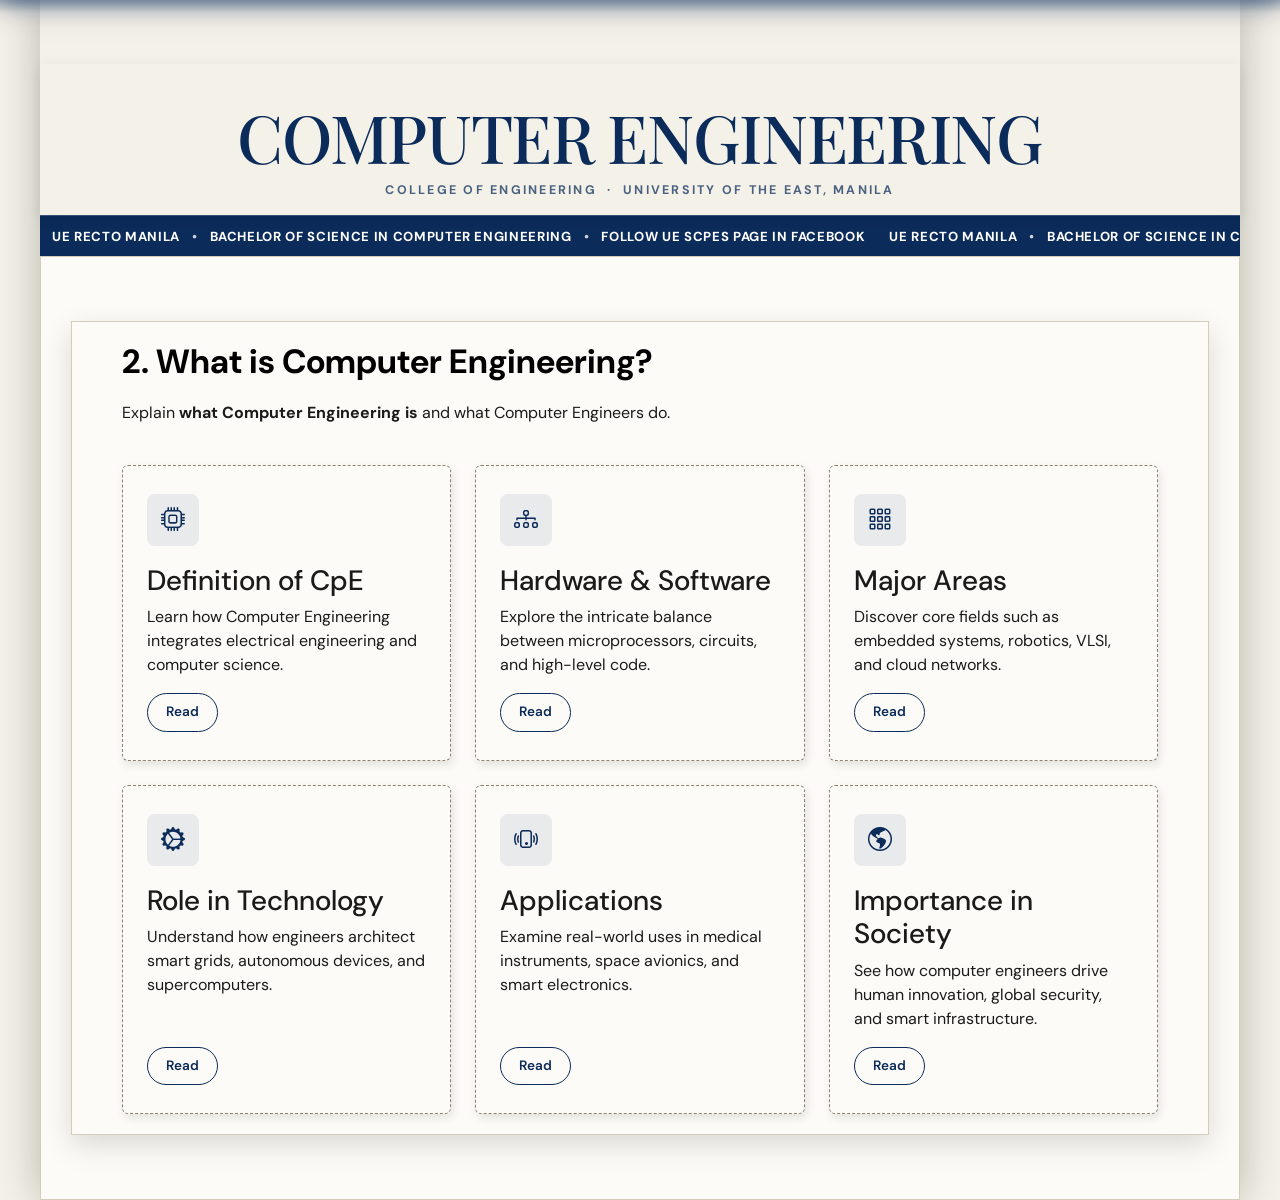
==== commit e5fd854a: "mobile compatibility" ====
--- a/whatiscpe.html
+++ b/whatiscpe.html
@@ -2,7 +2,9 @@
 <html lang="en">
 <head>
     <meta charset="UTF-8">
-    <meta name="viewport" content="width=device-width, initial-scale=1.0">
+    <meta name="viewport" content="width=device-width, initial-scale=1.0, viewport-fit=cover">
+    <meta name="color-scheme" content="light only">
+    <meta name="supported-color-schemes" content="light">
     <title>What is Computer Engineering | UE Manila</title>
     <link rel="stylesheet" href="https://cdn.jsdelivr.net/npm/bootstrap@5.3.3/dist/css/bootstrap.min.css">
     <link rel="stylesheet" href="https://cdn.jsdelivr.net/npm/bootstrap-icons@1.11.3/font/bootstrap-icons.min.css">
--- a/style.css
+++ b/style.css
@@ -2781,7 +2781,6 @@
 .about-slider-window img,
 .page-flipper img {
     -webkit-user-drag: none;
-    user-drag: none;
     -webkit-user-select: none;
     user-select: none;
     pointer-events: none;
@@ -3235,4 +3234,284 @@
     .careers-section .white-container {
         padding: 22px 12px;
     }
+}
+
+/* ==========================================
+   33. FORCE LIGHT SCHEME + FULL-WIDTH ON PHONES
+   Android browsers (Samsung Internet, Chrome) will
+   auto-invert a light page into dark mode, which
+   destroys the paper look. Opt out explicitly.
+   ========================================== */
+:root {
+    color-scheme: light only;
+}
+
+html {
+    color-scheme: light only;
+    background-color: #f4f1e8;
+}
+
+/* Samsung Internet's own inversion hook */
+@media (inverted-colors: inverted) {
+    html, body {
+        filter: none !important;
+    }
+}
+
+/* Belt and braces: nothing may scroll sideways */
+html, body {
+    max-width: 100%;
+    overflow-x: clip;
+}
+
+/* ==========================================
+   34. MOBILE LAYOUT CORRECTIONS (from device testing)
+   ========================================== */
+@media (max-width: 900px) {
+    /* The 94% rule left a dead gutter; fill the screen instead */
+    .page-container {
+        width: 100%;
+        max-width: 100%;
+        box-shadow: none;
+    }
+
+    /* Justified text opens ugly rivers in narrow columns */
+    .text-slide p,
+    .about-description p,
+    .careers-intro-p,
+    .cpe-flip-card-front p,
+    .cpe-flip-card-back p,
+    .discipline-text p,
+    .why-reasons li {
+        text-align: left !important;
+        hyphens: none;
+    }
+}
+
+/* ---------- Sticky hover on touch ----------
+   A tap registers as :hover on touch and never
+   clears, so cards were stranded mid-flip.
+   Flip by click only where there's no pointer. */
+@media (hover: none) {
+    .cpe-flip-card:hover .cpe-flip-card-inner {
+        transform: none;
+    }
+
+    .cpe-flip-card.flipped .cpe-flip-card-inner {
+        transform: rotateY(180deg);
+    }
+
+    /* Same problem on every other hover-lift element */
+    .career-card:hover,
+    .topic-grid-card:hover,
+    .text-carousel-window:hover,
+    .announcement-carousel:hover,
+    .spec-gif-frame:hover,
+    .career-gif-link:hover,
+    .back-btn:hover {
+        transform: none;
+    }
+
+    .back-btn:hover::before {
+        transform: translateX(-100%);
+    }
+
+    .back-btn:hover {
+        color: #0b2b5a;
+    }
+
+    /* Active states still give tap feedback */
+    .career-card:active,
+    .topic-grid-card:active {
+        transform: scale(0.99);
+    }
+}
+
+@media (max-width: 700px) {
+    /* Cards size to content (see section 36); just trim the floor */
+    .cpe-flip-card,
+    .cpe-flip-card-inner,
+    .cpe-flip-card-front,
+    .cpe-flip-card-back {
+        min-height: 260px;
+    }
+
+    /* Tap hint, since hover no longer flips */
+    .story-tag {
+        font-size: 0.62rem;
+    }
+
+    /* Announcement image was bleeding past its card */
+    .announcement-container {
+        max-width: 100%;
+    }
+
+    .announcement-carousel {
+        padding: 22px 12px 14px;
+    }
+
+    /* Ticker text was clipping mid-word */
+    .information-content {
+        gap: 8px;
+        padding: 4px 8px;
+    }
+}
+
+/* ==========================================
+   35. BOOK SPREAD ON PHONES — FIXES
+   Section 22 forces 50/50 columns with !important
+   for the spine alignment, which crushed the text
+   into half a phone screen. Undo it here.
+   ========================================== */
+@media (max-width: 900px) {
+    .about-slide.grid-left,
+    .about-slide.grid-right {
+        grid-template-columns: 1fr !important;
+    }
+
+    /* Only the visible spread should set the section height,
+       otherwise short slides inherit the tallest one's blank space */
+    .about-slide {
+        position: absolute;
+        top: 0;
+        left: 0;
+        width: 100%;
+    }
+
+    .about-slide.active {
+        position: relative;
+    }
+
+    .about-slider-track {
+        display: block;
+        position: relative;
+    }
+
+    /* Cross-fade instead of a page turn */
+    .about-slide.active {
+        animation: spreadFadeIn 0.38s ease forwards;
+    }
+
+    @keyframes spreadFadeIn {
+        from { opacity: 0; transform: translateY(8px); }
+        to   { opacity: 1; transform: translateY(0); }
+    }
+
+    /* Image sits under the text rather than beside it */
+    .about-image-column,
+    .about-placeholder-column,
+    .about-quote-column {
+        padding: 22px 18px 30px;
+    }
+
+    .cpe-3d-image,
+    .about-diagram-img {
+        max-width: 78%;
+        margin: 0 auto;
+    }
+
+    .page-flipper {
+        width: 100%;
+    }
+
+    .page-face {
+        width: 100%;
+    }
+}
+
+/* ==========================================
+   36. FLIP CARDS SIZE TO THEIR CONTENT
+   A hard height: 380px meant any overflow (browser
+   zoom, narrow columns, longer headings) spilled
+   text out past the card border. Stack both faces
+   in one grid cell so the card grows to fit the
+   taller of the two instead.
+   ========================================== */
+.cpe-flip-card {
+    height: auto;
+    min-height: 340px;
+}
+
+.cpe-flip-card-inner {
+    display: grid;
+    grid-template-columns: 1fr;
+    min-height: 340px;
+    height: 100%;
+}
+
+.cpe-flip-card-front,
+.cpe-flip-card-back {
+    grid-area: 1 / 1;
+    position: relative;
+    top: auto;
+    left: auto;
+    width: 100%;
+    height: auto;
+    min-height: 340px;
+    overflow: hidden;      /* nothing escapes the card edge */
+}
+
+/* Justified text opens rivers in a three-column grid —
+   it was already ragged at desktop width */
+.cpe-flip-card-front p,
+.cpe-flip-card-back p {
+    text-align: left;
+    overflow-wrap: break-word;
+}
+
+/* Headings scale down as the column narrows so they
+   stop wrapping to four lines */
+.cpe-flip-card-front h3,
+.cpe-flip-card-back h3 {
+    font-size: clamp(1.02rem, 1.5vw, 1.3rem);
+    line-height: 1.25;
+    margin-bottom: 1rem;
+}
+
+.cpe-flip-card-front p,
+.cpe-flip-card-back p,
+.flip-list li {
+    font-size: clamp(0.84rem, 1.05vw, 0.94rem);
+    line-height: 1.55;
+}
+
+/* Give the three columns a little breathing room */
+.flip-card-col {
+    padding: 0 1.25rem;
+}
+
+@media (max-width: 1100px) {
+    .cpe-flip-card,
+    .cpe-flip-card-inner,
+    .cpe-flip-card-front,
+    .cpe-flip-card-back {
+        min-height: 300px;
+    }
+}
+
+/* ==========================================
+   37. MASTHEAD MUST STAY INSIDE ITS CONTAINER
+   white-space: nowrap forced the title onto one
+   line regardless of available width, so it broke
+   out of the page container. Let it scale, and
+   wrap rather than overflow.
+   ========================================== */
+.site-heading h1 {
+    white-space: normal;
+    max-width: 100%;
+    font-size: clamp(1.9rem, 5.2vw, 4.6rem);
+    overflow-wrap: break-word;
+    hyphens: none;
+}
+
+.site-heading {
+    overflow: hidden;   /* hard stop: nothing escapes the masthead block */
+}
+
+/* Same guard on the other oversized display headings */
+.flip-section-title,
+.careers-main-title,
+.discipline-title {
+    max-width: 100%;
+    overflow-wrap: break-word;
 }
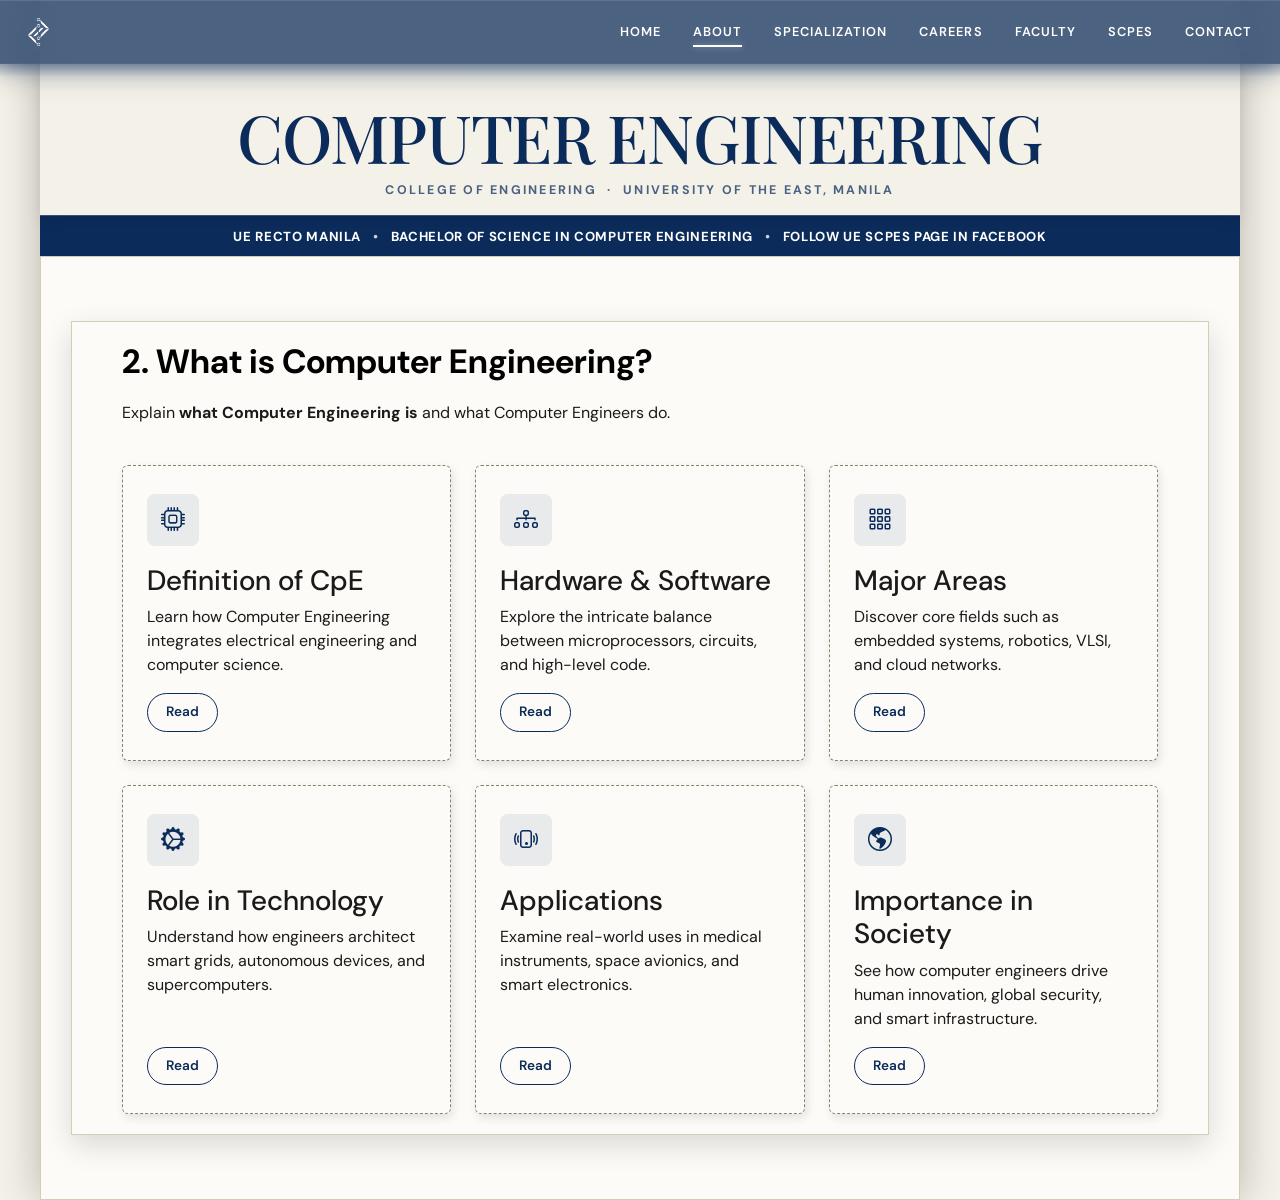
==== commit 58f33538: "added the other html" ====
--- a/whatiscpe.html
+++ b/whatiscpe.html
@@ -8,7 +8,7 @@
     <title>What is Computer Engineering | UE Manila</title>
     <link rel="stylesheet" href="https://cdn.jsdelivr.net/npm/bootstrap@5.3.3/dist/css/bootstrap.min.css">
     <link rel="stylesheet" href="https://cdn.jsdelivr.net/npm/bootstrap-icons@1.11.3/font/bootstrap-icons.min.css">
-    <link rel="stylesheet" href="style.css?v=20260920-2">
+    <link rel="stylesheet" href="style.css?v=20260925-1">
     <link rel="preconnect" href="https://fonts.googleapis.com">
     <link rel="preconnect" href="https://fonts.gstatic.com" crossorigin>
     <link href="https://fonts.googleapis.com/css2?family=DM+Sans:wght@400;500;600;700&family=Playfair+Display:ital,wght@0,400;0,500;0,600;1,400&display=swap" rel="stylesheet">
@@ -26,6 +26,9 @@
                 <a href="whatiscpe.html" class="nav-link active">ABOUT</a>
                 <a href="index.html#specialization" class="nav-link">SPECIALIZATION</a>
                 <a href="index.html#careers" class="nav-link">CAREERS</a>
+                <a href="index.html#faculty" class="nav-link">FACULTY</a>
+                <a href="index.html#scpes" class="nav-link">SCPES</a>
+                <a href="index.html#contact" class="nav-link">CONTACT</a>
             </nav>
         </div>
     </header>
@@ -49,11 +52,6 @@
         <div class="information-bar">
             <div class="information-track">
                 <div class="information-content">
-                    <span>UE RECTO MANILA</span>
-                    <span>BACHELOR OF SCIENCE IN COMPUTER ENGINEERING</span>
-                    <span>FOLLOW UE SCPES PAGE IN FACEBOOK</span>
-                </div>
-                <div class="information-content" aria-hidden="true">
                     <span>UE RECTO MANILA</span>
                     <span>BACHELOR OF SCIENCE IN COMPUTER ENGINEERING</span>
                     <span>FOLLOW UE SCPES PAGE IN FACEBOOK</span>
@@ -251,7 +249,7 @@
     </div>
 
     <script src="https://cdn.jsdelivr.net/npm/bootstrap@5.3.3/dist/js/bootstrap.bundle.min.js"></script>
-    <script src="script.js?v=20260920-2"></script>
+    <script src="script.js?v=20260925-1"></script>
 
 </body>
 </html>
--- a/style.css
+++ b/style.css
@@ -3514,4 +3514,812 @@
 .discipline-title {
     max-width: 100%;
     overflow-wrap: break-word;
+}
+
+/* ==========================================
+   38. HARDWARE + SOFTWARE DIAGRAM SIZING
+   The element had animation rules but no actual
+   dimensions, so it had nothing to lay out against.
+   ========================================== */
+.about-diagram-img {
+    width: 100%;
+    max-width: 100%;
+    height: auto;
+    object-fit: contain;
+    display: block;
+    margin: 0 auto;
+    filter: drop-shadow(0 8px 16px rgba(0, 0, 0, 0.18));
+}
+
+@media (max-width: 900px) {
+    .about-diagram-img {
+        max-width: 78%;
+    }
+}
+
+/* ==========================================
+   39. FACULTY SECTION
+   Four slides (opening, chairperson, professors,
+   highlights) switched by dots; no autoplay.
+   Everything here is scoped to .faculty-section /
+   .fac-* so earlier sections are untouched.
+   Palette: #000 #FFF #003C92 #002861 #0061E8 #F4F1E8
+   Display face: Perandory. Until a licensed Perandory
+   web-font file is added (with an @font-face rule),
+   browsers fall back to Antic Didone - a TEMPORARY
+   stand-in, not the approved look.
+   ========================================== */
+.faculty-section {
+    position: relative;
+    width: 100%;
+    background: #f4f1e8;
+    padding: var(--space-lg) 0;
+    --fac-display: "Perandory", "Antic Didone", serif;
+    --fac-ink: #002861;
+    --fac-blue: #003C92;
+    --fac-link: #0061E8;
+    font-variant-numeric: lining-nums;
+}
+
+.fac-window {
+    display: grid;
+    position: relative;
+    overflow: hidden;
+}
+
+.fac-slide {
+    grid-area: 1 / 1;
+    height: 620px;
+    box-sizing: border-box;
+    opacity: 0;
+    visibility: hidden;
+    transition: opacity 0.45s cubic-bezier(0.25, 1, 0.5, 1), visibility 0.45s;
+    color: var(--fac-ink);
+}
+.fac-slide.active { opacity: 1; visibility: visible; }
+
+.fac-display, .fac-title, .fac-layered, .fac-quote, .fac-num, .fac-plate-num {
+    font-family: var(--fac-display);
+    font-weight: 400;
+    text-transform: uppercase;
+}
+
+/* ---------- 1 · OPENING ---------- */
+.fac-open {
+    display: grid;
+    grid-template-columns: minmax(0, 58fr) minmax(0, 42fr);
+    grid-template-rows: auto auto auto 1fr;
+    column-gap: 48px;
+    padding: 52px 64px 44px;
+}
+.fac-open-text { display: contents; }
+.fac-kicker {
+    grid-column: 1 / -1; grid-row: 1;
+    display: flex; align-items: center; gap: 16px;
+    margin: 0;
+    font-family: Raleway, sans-serif; font-weight: 700; font-size: 13px;
+    letter-spacing: 0.14em; text-transform: uppercase; color: var(--fac-ink);
+}
+.fac-kicker-rule { flex: 1; height: 1px; background: var(--fac-ink); }
+.fac-layered {
+    grid-column: 1; grid-row: 2;
+    position: relative; z-index: 0;
+    margin: 34px 0 0;
+    height: 142px;
+    font-size: 150px;
+    line-height: 0.95;
+}
+.fac-layered span { position: absolute; left: 0; top: 0; white-space: nowrap; }
+.fac-echo-2 { transform: translate(-14px, -12px); color: transparent; -webkit-text-stroke: 1px var(--fac-blue); opacity: 0.5; }
+.fac-echo-1 { transform: translate(-7px, -6px); color: var(--fac-blue); opacity: 0.2; }
+.fac-front { color: var(--fac-ink); }
+.fac-deck {
+    grid-column: 1; grid-row: 3;
+    margin: 34px 0 0;
+    font-family: Lora, serif; font-weight: 700; font-size: 28px; line-height: 1.22;
+    max-width: 22ch;
+}
+.fac-body {
+    grid-column: 1; grid-row: 4;
+    margin: 16px 0 0;
+    font-family: "Open Sans", sans-serif; font-size: 16px; line-height: 1.7;
+    max-width: 56ch;
+}
+.fac-campus {
+    grid-column: 2; grid-row: 2 / 5;
+    align-self: center;
+    position: relative; z-index: 1;
+    margin: 24px 0 0;
+    transform: rotate(2deg);
+}
+.fac-browser { border: 1px solid var(--fac-ink); background: #fff; box-shadow: 0 10px 28px rgba(0,0,0,0.14); }
+.fac-browser-bar { height: 28px; display: flex; align-items: center; gap: 7px; padding: 0 12px; border-bottom: 1px solid var(--fac-ink); }
+.fac-browser-bar i { width: 7px; height: 7px; border-radius: 50%; border: 1px solid var(--fac-ink); }
+.fac-browser-bar b { flex: 1; height: 10px; margin-left: 10px; border-radius: 5px; background: #f4f1e8; }
+.fac-browser img { display: block; width: 100%; aspect-ratio: 16 / 10; object-fit: cover; }
+
+/* ---------- 2 · CHAIRPERSON ---------- */
+.fac-chair {
+    display: grid;
+    grid-template-columns: 58% 42%;
+}
+.fac-chair-photo { margin: 0; height: 100%; overflow: hidden; border-right: 6px solid var(--fac-ink); }
+.fac-chair-photo img { width: 100%; height: 100%; object-fit: cover; object-position: 35% 40%; display: block; }
+.fac-chair-text {
+    padding: 56px 56px 52px 52px;
+    display: flex; flex-direction: column;
+}
+.fac-title { margin: 0; font-size: 54px; line-height: 0.98; color: var(--fac-ink); }
+.fac-quote {
+    margin: auto 0;
+    display: flex; flex-direction: column;
+    font-size: 31px; line-height: 1.1; color: var(--fac-ink);
+    padding-top: 28px;
+}
+.fac-quote .s1 { padding-left: 22px; }
+.fac-quote .s2 { padding-left: 44px; }
+.fac-quote .s3 { padding-left: 66px; }
+.fac-byline { margin-top: 0; padding-top: 18px; border-top: 2px solid var(--fac-ink); }
+.fac-name { margin: 0; font-family: Lora, serif; font-weight: 700; font-size: 22px; line-height: 1.25; }
+.fac-role { margin: 4px 0 0; font-family: "Open Sans", sans-serif; font-size: 15px; color: var(--fac-blue); }
+
+/* ---------- 3 · MEET THE PROFESSORS (Direction 2) ---------- */
+.fac-profs {
+    display: grid;
+    grid-template-columns: 44% 56%;
+}
+.fac-index-col { padding: 56px 40px 48px 64px; display: flex; flex-direction: column; }
+.fac-index { list-style: none; margin: auto 0 0; padding: 0; border-top: 2px solid var(--fac-ink); border-bottom: 2px solid var(--fac-ink); }
+.fac-index li + li { border-top: 1px solid var(--fac-ink); }
+.fac-row {
+    width: 100%; display: grid; grid-template-columns: 64px minmax(0, 1fr); align-items: center; column-gap: 14px;
+    padding: 22px 12px 22px 14px; margin: 0; border: 0; background: transparent; text-align: left; cursor: pointer; font: inherit; color: var(--fac-ink);
+    transition: background 0.2s, box-shadow 0.2s;
+}
+.fac-row:hover { background: rgba(0, 60, 146, 0.05); }
+.fac-row:focus-visible { outline: 2px solid var(--fac-link); outline-offset: -2px; }
+.fac-row.is-current { box-shadow: inset 6px 0 0 var(--fac-blue); background: #ffffff; }
+.fac-num { font-size: 44px; line-height: 1; color: var(--fac-ink); }
+.fac-row.is-current .fac-num { color: var(--fac-link); }
+.fac-row-text { display: flex; flex-direction: column; gap: 2px; }
+.fac-row-name { font-family: Lora, serif; font-weight: 700; font-size: 22px; line-height: 1.25; }
+.fac-row-role { font-family: "Open Sans", sans-serif; font-size: 15px; color: var(--fac-blue); }
+.fac-row.is-pending .fac-row-name, .fac-row.is-pending .fac-row-role { opacity: 0.72; }
+
+.fac-feature { position: relative; margin: 0; height: 100%; }
+/* Portrait sits on the same panel surface as the index (no separate white card).
+   A light hairline, inset to the content height, replaces the heavy 6px bar. */
+.fac-portrait { position: absolute; inset: 0; background: transparent; overflow: hidden; }
+.fac-feature::before { content: ""; position: absolute; left: 0; top: 56px; bottom: 48px; width: 1px; background: var(--fac-ink); opacity: 0.55; z-index: 1; }
+/* The image box matches the photo itself (no letterboxing), so its edges can be
+   feathered into the panel. left:62% + translateX(-62%) keeps the approved placement. */
+.fac-portrait img {
+    position: absolute; bottom: 0; left: 62%; transform: translateX(-62%);
+    height: 100%; width: auto; max-width: 100%; object-fit: contain; display: block;
+    mix-blend-mode: multiply; /* white photo backdrops take on the panel's cream */
+    -webkit-mask-image: linear-gradient(to right, transparent 0, #000 12%, #000 88%, transparent 100%), linear-gradient(to bottom, transparent 0, #000 14%);
+    -webkit-mask-composite: source-in;
+    mask-image: linear-gradient(to right, transparent 0, #000 12%, #000 88%, transparent 100%), linear-gradient(to bottom, transparent 0, #000 14%);
+    mask-composite: intersect;
+}
+.fac-portrait-empty {
+    display: none; position: absolute; inset: 0; align-items: center; justify-content: center; background: #f4f1e8;
+    font-family: Raleway, sans-serif; font-weight: 700; font-size: 13px; letter-spacing: 0.14em; text-transform: uppercase; color: var(--fac-blue);
+}
+.fac-feature.no-photo img { display: none; }
+.fac-feature.no-photo .fac-portrait-empty { display: flex; }
+.fac-plate {
+    position: absolute; left: -34px; bottom: 40px; width: 340px; box-sizing: border-box;
+    background: #fdfbf7; border-top: 6px solid var(--fac-ink); box-shadow: 0 10px 28px rgba(0,0,0,0.14);
+    padding: 18px 26px 20px; display: flex; flex-direction: column; gap: 4px;
+    z-index: 2; /* sits above the divider rule */
+}
+.fac-plate-num { font-size: 34px; line-height: 1; color: var(--fac-link); }
+.fac-plate-name { font-family: Lora, serif; font-weight: 700; font-size: 26px; line-height: 1.2; margin-top: 6px; min-height: 2.4em; /* reserves two lines so the plate never changes size */ display: flex; align-items: flex-end; }
+.fac-plate-role { font-family: "Open Sans", sans-serif; font-size: 15px; color: var(--fac-blue); }
+
+/* ---------- 4 · HIGHLIGHTS ---------- */
+.fac-hl { padding: 56px 64px 44px; display: flex; flex-direction: column; }
+.fac-hl-title { margin: 0; padding-top: 22px; border-top: 6px solid #000; font-family: Lora, serif; font-weight: 700; font-size: 40px; line-height: 1.1; }
+.fac-hl-list { list-style: none; margin: 44px 0 0; padding: 0; display: grid; grid-template-columns: repeat(4, minmax(0, 1fr)); counter-reset: hl; }
+.fac-hl-list li { counter-increment: hl; padding: 4px 28px 8px; display: flex; flex-direction: column; gap: 22px; }
+.fac-hl-list li::before { content: counter(hl, decimal-leading-zero); font-family: var(--fac-display); font-size: 64px; line-height: 0.9; color: var(--fac-blue); }
+.fac-hl-list li:first-child { padding-left: 0; }
+.fac-hl-list li + li { border-left: 1px solid #000; }
+.fac-hl-list svg { width: 56px; height: 56px; fill: none; stroke: var(--fac-ink); stroke-width: 1.1; stroke-linecap: round; stroke-linejoin: round; }
+.fac-hl-list p { margin: 0; font-family: Lora, serif; font-weight: 700; font-size: 23px; line-height: 1.3; }
+.fac-hl-close { margin-top: auto; display: flex; align-items: center; gap: 24px; font-family: var(--fac-display); font-size: 26px; text-transform: uppercase; color: var(--fac-ink); }
+.fac-hl-close::before, .fac-hl-close::after { content: ""; flex: 1; height: 1px; background: #000; }
+
+/* -- Page navigation: editorial PREV / NEXT with the dots as position marker -- */
+.fac-pager {
+    display: grid; grid-template-columns: 1fr auto 1fr; align-items: center;
+    margin: 0 64px; padding: 10px 0 12px; border-top: 1px solid var(--fac-ink);
+}
+.fac-pager-mid { display: flex; align-items: center; gap: 18px; }
+.fac-count { font-family: Raleway, sans-serif; font-weight: 700; font-size: 12px; letter-spacing: 0.14em; color: var(--fac-ink); font-variant-numeric: tabular-nums lining-nums; }
+.faculty-section .fac-dots { margin: 0; }
+.fac-step {
+    display: inline-flex; align-items: center; gap: 12px; min-height: 44px; padding: 0 4px;
+    border: 0; background: none; cursor: pointer; color: var(--fac-ink);
+    font-family: Raleway, sans-serif; font-weight: 700; font-size: 13px; letter-spacing: 0.16em; text-transform: uppercase;
+    transition: color 0.2s, opacity 0.2s;
+}
+.fac-prev { justify-self: start; }
+.fac-next { justify-self: end; }
+.fac-step-arrow { font-family: "Open Sans", sans-serif; font-size: 20px; line-height: 1; color: var(--fac-blue); transition: transform 0.2s; }
+.fac-step:hover, .fac-step:hover .fac-step-arrow { color: var(--fac-link); }
+.fac-prev:hover .fac-step-arrow { transform: translateX(-4px); }
+.fac-next:hover .fac-step-arrow { transform: translateX(4px); }
+.fac-step:focus-visible { outline: 2px solid var(--fac-link); outline-offset: 2px; }
+.fac-step[aria-disabled="true"] { opacity: 0.3; cursor: default; }
+.fac-step[aria-disabled="true"]:hover, .fac-step[aria-disabled="true"]:hover .fac-step-arrow { color: var(--fac-ink); transform: none; }
+
+/* ---------- MOBILE: one column, fade between slides (same as #about) ---------- */
+@media (max-width: 900px) {
+    .fac-slide { height: auto; display: none; }
+    .fac-slide.active { display: flex !important; flex-direction: column; }
+    .fac-open { padding: 36px 20px 32px; }
+    .fac-open-text { display: block; }
+    .fac-layered { height: 70px; font-size: 76px; margin-top: 22px; }
+    .fac-echo-2 { transform: translate(-6px, -5px); }
+    .fac-echo-1 { transform: translate(-3px, -3px); }
+    .fac-deck { font-size: 23px; margin-top: 26px; }
+    .fac-campus { margin: 26px 6px 0; transform: rotate(1.5deg); }
+    .fac-chair-photo { height: 250px; border-right: 0; border-bottom: 6px solid var(--fac-ink); }
+    .fac-chair-text { padding: 28px 20px 30px; }
+    .fac-title { font-size: 40px; }
+    .fac-quote { margin-top: 0; font-size: 24px; }
+    .fac-quote .s1 { padding-left: 12px; } .fac-quote .s2 { padding-left: 24px; } .fac-quote .s3 { padding-left: 36px; }
+    .fac-profs .fac-index-col { display: contents; }
+    .fac-profs .fac-title { order: 0; padding: 30px 20px 20px; }
+    .fac-feature { order: 1; height: auto; margin: 0 0 0; }
+    .fac-portrait { position: relative; inset: auto; aspect-ratio: 4 / 5; border-top: 1px solid var(--fac-ink); }
+    .fac-feature::before { display: none; }
+    .fac-pager { margin: 0 20px; }
+    .fac-pager-mid { gap: 12px; }
+    .fac-count { display: none; }
+    .fac-step { font-size: 12px; gap: 8px; letter-spacing: 0.12em; }
+    .fac-plate { position: relative; left: auto; bottom: auto; width: auto; margin: -64px 16px 0 16px; padding: 14px 18px 16px; }
+    .fac-portrait img { position: static; transform: none; width: 100%; height: 100%; max-width: none; object-fit: cover; object-position: 50% 20%; }
+    .fac-byline { margin-top: 26px; }
+    .fac-plate-name { font-size: 22px; }
+    .fac-index { order: 2; margin: 24px 20px 28px; }
+    .fac-row { grid-template-columns: 46px minmax(0, 1fr); min-height: 56px; padding: 14px 12px 14px 14px; }
+    .fac-num { font-size: 30px; }
+    .fac-row-name { font-size: 18px; }
+    .fac-hl { padding: 32px 20px 30px; }
+    .fac-hl-title { font-size: 30px; }
+    .fac-hl-list { margin-top: 20px; grid-template-columns: repeat(2, minmax(0, 1fr)); }
+    .fac-hl-list li { padding: 18px 14px 20px 14px; gap: 14px; }
+    .fac-hl-list li:nth-child(odd) { padding-left: 0; border-left: 0; }
+    .fac-hl-list li:nth-child(n+3) { border-top: 1px solid #000; }
+    .fac-hl-list svg { width: 40px; height: 40px; }
+    .fac-hl-list p { font-size: 17px; }
+    .fac-hl-list li::before { font-size: 40px; }
+    .fac-hl-close { margin-top: 28px; font-size: 20px; gap: 14px; }
+    .fac-layered { grid-row: auto; }
+}
+
+/* -- Professor swap: brief cross-fade of portrait + nameplate only -- */
+.fac-portrait img,
+.fac-plate > span {
+    transition: opacity 0.22s ease;
+}
+.fac-feature.is-swapping .fac-portrait img,
+.fac-feature.is-swapping .fac-plate > span {
+    opacity: 0;
+}
+
+@media (prefers-reduced-motion: reduce) {
+    .fac-slide,
+    .fac-portrait img,
+    .fac-plate > span,
+    .fac-row {
+        transition: none !important;
+    }
+}
+
+
+/* ==========================================
+   40. SCPES WORLD (immersive chapter, scoped to .scpes-world)
+   Palette: #000 #FFF #003C92 #002861 #0061E8 #F4F1E8
+   Display: Perandory (Antic Didone = temporary stand-in)
+   ========================================== */
+.scpes-world {
+    --sw-display: "Perandory", "Antic Didone", serif;
+    --sw-cream: #F4F1E8;
+    --sw-ink: #002861;
+    --sw-blue: #003C92;
+    --sw-light: #0061E8;
+    --sw-dim: rgba(244, 241, 232, 0.62);
+    --sw-rule: rgba(244, 241, 232, 0.22);
+    position: relative;
+    width: 100vw;
+    margin-left: calc(50% - 50vw);   /* break out of the 1200px column: a world, not a panel */
+    background: #000;
+    color: var(--sw-cream);
+    font-family: "Open Sans", sans-serif;
+    font-variant-numeric: lining-nums;
+    overflow: hidden;
+}
+.scpes-world a { color: inherit; text-decoration: none; }
+
+/* ---------- shared editorial label: text — rule — text ---------- */
+.sw-rule-label, .sw-kicker {
+    display: flex; align-items: center; gap: 16px; margin: 0;
+    font-family: Raleway, sans-serif; font-weight: 700; font-size: 12px;
+    letter-spacing: 0.16em; text-transform: uppercase;
+}
+.sw-rule-label i, .sw-kicker i { flex: 1; height: 1px; background: currentColor; opacity: 0.6; }
+
+/* ==========================================
+   A · THRESHOLD
+   ========================================== */
+.sw-threshold {
+    position: relative;
+    min-height: 150vh;
+    /* cream → blue-black → black: the page itself darkens as you scroll in */
+    background: linear-gradient(180deg, #F4F1E8 0%, #F4F1E8 8%, #002861 36%, #000 58%, #000 100%);
+    display: flex; flex-direction: column;
+}
+.sw-thr-top { width: min(1200px, 94%); margin: 0 auto; padding: 64px 64px 0; box-sizing: border-box; color: var(--sw-ink); }
+.sw-thr-core {
+    width: min(1200px, 94%); margin: auto auto 0; box-sizing: border-box;
+    padding: 0 64px 120px; position: relative;
+}
+.sw-thr-core .sw-kicker { color: var(--sw-dim); max-width: 560px; }
+.sw-mark {
+    position: relative; margin: 28px 0 0; height: 0.8em;
+    font-family: var(--sw-display); font-weight: 400; font-size: clamp(120px, 21vw, 300px);
+    line-height: 0.8; letter-spacing: -0.01em;
+}
+.sw-mark span { position: absolute; left: 0; top: 0; white-space: nowrap; }
+.sw-echo-2 { transform: translate(-0.08em, -0.06em); color: transparent; -webkit-text-stroke: 1px var(--sw-light); opacity: 0.55; }
+.sw-echo-1 { transform: translate(-0.04em, -0.03em); color: var(--sw-blue); opacity: 0.7; }
+.sw-mark-front { color: var(--sw-cream); }
+.sw-expanded {
+    margin: 34px 0 0; font-family: Raleway, sans-serif; font-weight: 700;
+    font-size: clamp(14px, 1.6vw, 20px); letter-spacing: 0.32em; text-transform: uppercase; color: var(--sw-cream);
+}
+.sw-contents {
+    list-style: none; padding: 0; margin: 64px 0 0;
+    display: grid; grid-template-columns: repeat(3, minmax(0, 1fr));
+    border-top: 1px solid var(--sw-rule); border-bottom: 1px solid var(--sw-rule);
+}
+.sw-contents li + li { border-left: 1px solid var(--sw-rule); }
+.sw-contents a, .sw-contents .sw-follow { display: grid; grid-template-columns: 56px 1fr; column-gap: 12px; padding: 22px 24px; }
+.sw-contents li:first-child a { padding-left: 0; }
+.sw-contents b { grid-row: span 2; font-family: var(--sw-display); font-weight: 400; font-size: 44px; line-height: 1; color: var(--sw-light); }
+.sw-contents span { font-family: Lora, serif; font-weight: 700; font-size: 20px; }
+.sw-contents em { font-style: normal; font-size: 13px; color: var(--sw-dim); }
+.sw-contents a:hover span { color: #fff; text-decoration: underline; text-underline-offset: 4px; }
+.sw-enter {
+    position: absolute; right: 64px; bottom: 48px; display: flex; flex-direction: column; align-items: center; gap: 10px;
+    font-family: Raleway, sans-serif; font-weight: 700; font-size: 12px; letter-spacing: 0.2em; text-transform: uppercase;
+}
+.sw-enter-line { width: 1px; height: 56px; background: linear-gradient(var(--sw-cream), transparent); animation: swDrop 1.8s ease-in-out infinite; }
+@keyframes swDrop { 0% { transform: scaleY(0); transform-origin: top; } 50% { transform: scaleY(1); transform-origin: top; } 51% { transform-origin: bottom; } 100% { transform: scaleY(0); transform-origin: bottom; } }
+.sw-tags { margin: 22px 0 0; font-family: Raleway, sans-serif; font-weight: 700; font-size: 12px; letter-spacing: 0.14em; color: var(--sw-dim); }
+
+/* staggered reveal once the threshold core enters view */
+.sw-reveal > * { opacity: 0; transform: translateY(24px); transition: opacity 0.8s ease, transform 0.9s cubic-bezier(0.2, 0.7, 0.1, 1); }
+.sw-reveal.is-in > * { opacity: 1; transform: none; }
+.sw-reveal.is-in > *:nth-child(2) { transition-delay: 0.12s; }
+.sw-reveal.is-in > *:nth-child(3) { transition-delay: 0.3s; }
+.sw-reveal.is-in > *:nth-child(4) { transition-delay: 0.42s; }
+.sw-reveal.is-in > *:nth-child(n+5) { transition-delay: 0.55s; }
+
+/* ==========================================
+   B / D · COLLECTION STAGE
+   ========================================== */
+.sw-stage {
+    position: relative; height: 100vh; min-height: 720px; max-height: 1000px;
+    background: radial-gradient(60% 55% at 50% 52%, rgba(0, 40, 97, 0.55), rgba(0, 0, 0, 0) 70%), #000;
+    outline: none; overflow: hidden; user-select: none;
+    border-top: 1px solid var(--sw-rule);
+}
+.sw-stage:focus-visible { box-shadow: inset 0 0 0 2px var(--sw-light); }
+
+.sw-bar {
+    position: absolute; left: 0; right: 0; top: 0; z-index: 6;
+    display: flex; justify-content: space-between; align-items: flex-start; padding: 28px 4vw 0;
+}
+.sw-local { display: flex; align-items: baseline; gap: 26px; font-family: Raleway, sans-serif; font-weight: 700; font-size: 12px; letter-spacing: 0.16em; text-transform: uppercase; }
+.sw-wordmark { font-family: var(--sw-display); font-weight: 400; font-size: 30px; letter-spacing: 0.02em; text-transform: none; margin-right: 10px; }
+.sw-local a { color: var(--sw-dim); padding: 6px 0; border-bottom: 1px solid transparent; }
+.sw-local a:hover { color: var(--sw-cream); }
+.sw-local a.is-here { color: var(--sw-cream); border-bottom-color: var(--sw-light); }
+
+/* ID badge: the current item, the way a lanyard ID names its holder */
+.sw-id {
+    position: relative; display: flex; align-items: center; gap: 12px; width: 300px; box-sizing: border-box;
+    padding: 14px 16px 12px; background: var(--sw-cream); color: var(--sw-ink);
+    border-top: 6px solid var(--sw-blue); box-shadow: 0 16px 40px rgba(0,0,0,0.5);
+}
+.sw-id-hole { position: absolute; top: 5px; left: 50%; width: 28px; height: 5px; margin-left: -14px; border-radius: 3px; background: #000; opacity: 0.85; }
+.sw-id-img { width: 40px; height: 48px; object-fit: cover; flex: none; background: #fff; border: 1px solid var(--sw-ink); }
+.sw-id-text { display: flex; flex-direction: column; gap: 3px; min-width: 0; }
+.sw-id-num { font-family: Raleway, sans-serif; font-weight: 700; font-size: 11px; letter-spacing: 0.16em; color: var(--sw-blue); }
+.sw-id-role { font-family: Lora, serif; font-weight: 700; font-size: 14px; line-height: 1.2; overflow: hidden; text-overflow: ellipsis; white-space: nowrap; }
+
+.sw-head { position: absolute; left: 4vw; top: 104px; z-index: 5; pointer-events: none; }
+.sw-head-kicker { margin: 0; font-family: Raleway, sans-serif; font-weight: 700; font-size: 12px; letter-spacing: 0.16em; text-transform: uppercase; color: var(--sw-light); }
+.sw-head-title { margin: 10px 0 0; font-family: var(--sw-display); font-weight: 400; font-size: clamp(40px, 4.4vw, 64px); line-height: 0.95; text-transform: uppercase; color: var(--sw-cream); }
+
+.sw-center-line { position: absolute; left: 50%; top: 150px; width: 1px; height: 34px; background: var(--sw-light); z-index: 3; pointer-events: none; }
+.sw-center-line::after { content: ""; position: absolute; left: -4px; bottom: -4px; width: 9px; height: 9px; border-radius: 50%; background: var(--sw-light); }
+
+/* track: cards positioned by JS around the centre line (curved filmstrip) */
+.sw-track { position: absolute; left: 0; right: 0; top: 196px; bottom: 96px; perspective: 1600px; cursor: grab; touch-action: pan-y; z-index: 2; }
+.sw-track.is-dragging { cursor: grabbing; }
+.sw-card {
+    --w: clamp(230px, 19vw, 290px);
+    position: absolute; left: 50%; top: 50%; width: var(--w); margin: 0; padding: 0;
+    border: 0; background: none; color: inherit; text-align: left; font: inherit; cursor: pointer;
+    transform-style: preserve-3d; will-change: transform, opacity;
+}
+.sw-card:focus-visible { outline: 2px solid var(--sw-light); outline-offset: 6px; }
+.sw-card-img { display: block; position: relative; width: 100%; aspect-ratio: 3 / 4; overflow: hidden; background: #0b0b0b; }
+.sw-card-img img { width: 100%; height: 100%; object-fit: cover; object-position: 50% 20%; display: block; pointer-events: none; transition: filter 0.5s ease; }
+/* unselected cards: blue duotone (UE blue, not film amber) */
+.sw-card-img::after { content: ""; position: absolute; inset: 0; background: var(--sw-blue); mix-blend-mode: multiply; opacity: 0.85; transition: opacity 0.5s ease; }
+.sw-card.is-center .sw-card-img::after { opacity: 0; }
+.sw-card:not(.is-center) .sw-card-img img { filter: grayscale(1) contrast(1.05) brightness(0.8); }
+.sw-card-meta { display: flex; padding: 16px 2px 0; flex-direction: column; gap: 6px; }
+.sw-card-num { font-family: Raleway, sans-serif; font-weight: 700; font-size: 11px; letter-spacing: 0.16em; text-transform: uppercase; color: var(--sw-light); }
+.sw-card-name { font-family: var(--sw-display); font-weight: 400; font-size: 26px; line-height: 0.98; text-transform: uppercase; color: var(--sw-cream); }
+.sw-card-role { padding-top: 8px; border-top: 1px solid var(--sw-rule); font-family: Raleway, sans-serif; font-weight: 700; font-size: 10.5px; letter-spacing: 0.14em; line-height: 1.5; text-transform: uppercase; color: var(--sw-dim); }
+.sw-card:not(.is-center) .sw-card-meta { opacity: 0.55; }
+.sw-stage--events .sw-card-name { font-size: 22px; display: -webkit-box; -webkit-line-clamp: 3; line-clamp: 3; -webkit-box-orient: vertical; overflow: hidden; }
+/* controls: editorial page navigation, same language as Faculty */
+.sw-controls {
+    position: absolute; left: 4vw; right: 4vw; bottom: 30px; z-index: 6;
+    display: grid; grid-template-columns: 1fr auto 1fr; align-items: center;
+    padding-top: 14px; border-top: 1px solid var(--sw-rule);
+}
+.sw-hint { margin: 0; font-family: Raleway, sans-serif; font-weight: 700; font-size: 11px; letter-spacing: 0.16em; text-transform: uppercase; color: var(--sw-dim); }
+.sw-nav { display: flex; align-items: center; gap: 22px; }
+.sw-step, .sw-open, .sw-spot-btn {
+    display: inline-flex; align-items: center; gap: 10px; min-height: 44px; padding: 0 6px;
+    border: 0; background: none; color: var(--sw-cream); cursor: pointer;
+    font-family: Raleway, sans-serif; font-weight: 700; font-size: 12px; letter-spacing: 0.16em; text-transform: uppercase;
+}
+.sw-step span, .sw-open span, .sw-spot-btn span { color: var(--sw-light); font-size: 16px; }
+.sw-step:hover, .sw-open:hover, .sw-spot-btn:hover { color: #fff; }
+.sw-step[aria-disabled="true"] { opacity: 0.3; cursor: default; }
+.sw-step:focus-visible, .sw-open:focus-visible, .sw-spot-btn:focus-visible { outline: 2px solid var(--sw-light); outline-offset: 2px; }
+.sw-open { justify-self: end; border: 1px solid var(--sw-rule); padding: 0 18px; }
+.sw-open:hover { border-color: var(--sw-light); }
+/* tick ruler: one tick per item — a measuring scale, not a film strip */
+.sw-ruler { display: flex; align-items: flex-end; gap: 9px; height: 22px; }
+.sw-tick { width: 1px; height: 10px; padding: 0; border: 0; background: var(--sw-dim); cursor: pointer; position: relative; transition: height 0.3s, background 0.3s; }
+.sw-tick::before { content: ""; position: absolute; inset: -12px -5px; }
+.sw-tick.is-on { height: 22px; width: 2px; background: var(--sw-light); }
+.sw-count { font-family: Raleway, sans-serif; font-weight: 700; font-size: 12px; letter-spacing: 0.14em; min-width: 62px; text-align: center; }
+
+/* ==========================================
+   C / E · SPOTLIGHT
+   ========================================== */
+.sw-spot {
+    position: absolute; inset: 88px 4vw 30px; z-index: 8;
+    background: #000; border: 1px solid var(--sw-rule);
+    display: grid; grid-template-columns: repeat(12, minmax(0, 1fr)); column-gap: 24px;
+    opacity: 0; transition: opacity 0.45s ease;
+}
+.sw-spot.is-open { opacity: 1; }
+.sw-stage.has-spot .sw-track, .sw-stage.has-spot .sw-head, .sw-stage.has-spot .sw-controls, .sw-stage.has-spot .sw-id, .sw-stage.has-spot .sw-center-line { opacity: 0.08; pointer-events: none; transition: opacity 0.45s; }
+.sw-spot-top { position: absolute; left: 0; right: 0; top: 0; display: flex; justify-content: space-between; padding: 10px 14px; z-index: 3; }
+.sw-spot-in > * { opacity: 0; transform: translateY(18px); transition: opacity 0.6s ease, transform 0.7s cubic-bezier(0.2, 0.7, 0.1, 1); }
+.sw-spot.is-open .sw-spot-in > * { opacity: 1; transform: none; }
+.sw-spot.is-open .sw-spot-in > *:nth-child(2) { transition-delay: 0.08s; }
+.sw-spot.is-open .sw-spot-in > *:nth-child(3) { transition-delay: 0.16s; }
+.sw-spot.is-open .sw-spot-in > *:nth-child(4) { transition-delay: 0.24s; }
+.sw-spot.is-open .sw-spot-in > *:nth-child(n+5) { transition-delay: 0.32s; }
+
+/* officer spotlight */
+.sw-sp-text { grid-column: 1 / span 4; padding: 76px 0 36px 40px; display: flex; flex-direction: column; }
+.sw-sp-num { font-family: var(--sw-display); font-size: 64px; line-height: 1; color: var(--sw-light); }
+.sw-sp-kicker { margin: 14px 0 0; font-family: Raleway, sans-serif; font-weight: 700; font-size: 12px; letter-spacing: 0.16em; text-transform: uppercase; color: var(--sw-dim); }
+.sw-sp-name { margin: auto 0 0; padding-right: 16px; overflow-wrap: anywhere; font-family: var(--sw-display); font-weight: 400; font-size: clamp(44px, 4.3vw, 66px); line-height: 0.9; text-transform: uppercase; color: var(--sw-cream); }
+.sw-sp-name span { display: block; }
+.sw-sp-name span + span { padding-left: 0.5em; }
+.sw-sp-table { margin: 28px 0 0; border-top: 1px solid var(--sw-cream); }
+.sw-sp-table div { display: grid; grid-template-columns: 120px 1fr; gap: 12px; padding: 10px 0; border-bottom: 1px solid var(--sw-rule); }
+.sw-sp-table dt { font-family: Raleway, sans-serif; font-weight: 700; font-size: 10.5px; letter-spacing: 0.16em; text-transform: uppercase; color: var(--sw-dim); padding-top: 2px; }
+.sw-sp-table dd { margin: 0; font-family: Lora, serif; font-weight: 700; font-size: 15px; line-height: 1.35; }
+.sw-sp-table dd.is-ph { font-family: "Open Sans", sans-serif; font-weight: 400; color: var(--sw-dim); }
+.sw-sp-photo { grid-column: 5 / span 5; position: relative; margin: 0; overflow: hidden; background: #fff; }
+.sw-sp-photo img { width: 100%; height: 100%; object-fit: cover; object-position: 50% 18%; display: block; }
+.sw-sp-side { grid-column: 10 / span 3; padding: 76px 40px 36px 0; display: flex; flex-direction: column; gap: 14px; }
+.sw-sp-alt { margin: 0; aspect-ratio: 4 / 5; overflow: hidden; background: #fff; }
+.sw-sp-alt img { width: 100%; height: 100%; object-fit: cover; display: block; }
+.sw-sp-label { font-family: Raleway, sans-serif; font-weight: 700; font-size: 10.5px; letter-spacing: 0.16em; text-transform: uppercase; color: var(--sw-dim); margin: 0; }
+.sw-sp-next { margin-top: auto; display: grid; grid-template-columns: 56px 1fr; gap: 12px; align-items: center; padding: 12px 0 0; border: 0; border-top: 1px solid var(--sw-rule); background: none; color: var(--sw-cream); text-align: left; cursor: pointer; font: inherit; }
+.sw-sp-next img { width: 56px; height: 70px; object-fit: cover; filter: grayscale(1); background: #fff; }
+.sw-sp-next:hover img { filter: none; }
+.sw-sp-next b { display: block; font-family: Raleway, sans-serif; font-size: 10.5px; letter-spacing: 0.16em; text-transform: uppercase; color: var(--sw-light); }
+.sw-sp-next span { font-family: Lora, serif; font-weight: 700; font-size: 15px; }
+.sw-sp-next:focus-visible { outline: 2px solid var(--sw-light); outline-offset: 4px; }
+
+/* event feature story: photograph fills the frame */
+.sw-spot--story .sw-st-photo { position: absolute; inset: 0; margin: 0; overflow: hidden; }
+.sw-spot--story .sw-st-photo img { width: 100%; height: 100%; object-fit: cover; display: block; transition: opacity 0.35s ease; }
+.sw-spot--story .sw-st-photo::after { content: ""; position: absolute; inset: 0; background: linear-gradient(90deg, rgba(0,0,0,0.92) 0%, rgba(0,0,0,0.72) 34%, rgba(0,0,0,0.08) 58%, rgba(0,0,0,0.1) 70%, rgba(0,0,0,0.82) 100%), linear-gradient(0deg, rgba(0,0,0,0.75), rgba(0,0,0,0) 40%); }
+.sw-st-text { position: relative; z-index: 2; grid-column: 1 / span 5; padding: 76px 0 36px 40px; display: flex; flex-direction: column; }
+.sw-st-title { margin: auto 0 0; font-family: var(--sw-display); font-weight: 400; font-size: clamp(44px, 4.8vw, 78px); line-height: 0.92; text-transform: uppercase; }
+.sw-st-deck { margin: 16px 0 0; font-family: Lora, serif; font-weight: 700; font-size: 22px; color: var(--sw-cream); }
+.sw-st-cap { margin: 18px 0 0; font-size: 14px; line-height: 1.6; color: var(--sw-dim); max-width: 46ch; }
+.sw-st-side { position: relative; z-index: 2; grid-column: 10 / span 3; padding: 76px 40px 36px 0; display: flex; flex-direction: column; gap: 10px; }
+.sw-st-thumbs { display: grid; grid-template-columns: repeat(2, minmax(0, 1fr)); gap: 8px; }
+.sw-st-thumb { padding: 0; border: 1px solid var(--sw-rule); background: #000; cursor: pointer; aspect-ratio: 4 / 3; overflow: hidden; }
+.sw-st-thumb img { width: 100%; height: 100%; object-fit: cover; display: block; opacity: 0.7; }
+.sw-st-thumb.is-on { border-color: var(--sw-light); }
+.sw-st-thumb.is-on img, .sw-st-thumb:hover img { opacity: 1; }
+.sw-st-thumb:focus-visible { outline: 2px solid var(--sw-light); outline-offset: 2px; }
+
+/* FLIP ghost used for the card → spotlight expansion */
+.sw-ghost { position: fixed; z-index: 1150; margin: 0; overflow: hidden; pointer-events: none; transform-origin: 0 0; background: #fff; }
+.sw-ghost img { width: 100%; height: 100%; object-fit: cover; display: block; }
+
+/* ---------- EXIT ---------- */
+/* exit: black settles into the flat UE navy of the footer (no return to the SCPES look) */
+.sw-exit { min-height: 34vh; display: flex; align-items: flex-end; background: linear-gradient(180deg, #000 0%, #000 20%, #002861 100%); }
+.sw-exit .sw-rule-label { width: min(1200px, 94%); margin: 0 auto; padding: 0 64px 8px; box-sizing: border-box; color: var(--sw-cream); }
+.sw-exit .sw-rule-label a:hover { color: #fff; text-decoration: underline; text-underline-offset: 4px; }
+@media (max-width: 900px) { .sw-exit { min-height: 24vh; } .sw-exit .sw-rule-label { width: 100%; padding: 0 20px 8px; } }
+
+/* ==========================================
+   F · MOBILE
+   ========================================== */
+@media (max-width: 900px) {
+    .sw-threshold { min-height: 130svh; }
+    .sw-thr-top, .sw-thr-core { width: 100%; padding-left: 20px; padding-right: 20px; }
+    .sw-thr-top { padding-top: 40px; }
+    .sw-thr-core { padding-bottom: 96px; }
+    .sw-mark { font-size: 31vw; }
+    .sw-expanded { letter-spacing: 0.2em; font-size: 13px; line-height: 1.7; }
+    .sw-contents { grid-template-columns: 1fr; margin-top: 40px; }
+    .sw-contents li + li { border-left: 0; border-top: 1px solid var(--sw-rule); }
+    .sw-contents a, .sw-contents .sw-follow { padding: 16px 0; }
+    .sw-enter { right: 20px; bottom: 28px; }
+
+    .sw-stage { height: auto; min-height: 100svh; max-height: none; padding-bottom: 150px; }
+    .sw-bar { padding: 18px 20px 0; }
+    .sw-local { gap: 16px; font-size: 11px; }
+    .sw-local .sw-wordmark { font-size: 24px; margin-right: 0; }
+    .sw-id { display: none; }
+    .sw-head { left: 20px; top: 74px; }
+    .sw-head-title { font-size: 38px; }
+    .sw-track { position: relative; top: auto; bottom: auto; height: 560px; margin-top: 150px; }
+    .sw-center-line { top: 136px; height: 20px; }
+    .sw-card { --w: 62vw; }
+    .sw-card-name { font-size: 24px; }
+    .sw-controls { left: 20px; right: 20px; bottom: 24px; grid-template-columns: 1fr; row-gap: 12px; }
+    .sw-hint { display: none; }
+    .sw-nav { justify-content: space-between; gap: 8px; }
+    .sw-ruler { display: none; }
+    .sw-open { justify-self: stretch; justify-content: center; }
+
+    /* spotlight becomes a full-screen sheet */
+    .sw-spot { position: fixed; inset: 0; z-index: 1150; display: block; overflow-y: auto; border: 0; }
+    .sw-spot-top { position: sticky; top: 0; background: linear-gradient(#000, rgba(0,0,0,0)); padding: 8px 12px 16px; }
+    .sw-sp-photo { height: 58svh; }
+    .sw-sp-text { padding: 22px 20px 0; }
+    .sw-sp-num { font-size: 44px; }
+    .sw-sp-name { margin-top: 18px; font-size: 52px; }
+    .sw-sp-side { padding: 22px 20px 40px; }
+    .sw-sp-side .sw-sp-alt { width: 60%; }
+    .sw-spot--story .sw-st-photo { position: relative; height: 52svh; inset: auto; }
+    .sw-spot--story .sw-st-photo::after { background: linear-gradient(0deg, #000 0%, rgba(0,0,0,0) 45%); }
+    .sw-st-text { padding: 0 20px; margin-top: -40px; }
+    .sw-st-title { font-size: 44px; }
+    .sw-st-side { padding: 20px 20px 40px; }
+    .sw-st-thumbs { grid-template-columns: repeat(3, minmax(0, 1fr)); }
+}
+
+@media (prefers-reduced-motion: reduce) {
+    .scpes-world *, .scpes-world *::before, .scpes-world *::after { transition-duration: 0.01s !important; animation: none !important; }
+}
+
+/* mobile sheet order: photograph first, then text */
+@media (max-width: 900px) {
+    .sw-spot { display: flex; flex-direction: column; }
+    .sw-spot-top { order: 0; }
+    .sw-sp-photo, .sw-spot--story .sw-st-photo { order: 1; flex: none; }
+    .sw-sp-text, .sw-st-text { order: 2; }
+    .sw-sp-side, .sw-st-side { order: 3; }
+    .sw-sp-name { margin-top: 14px; }
+    .sw-st-title { margin-top: 12px; }
+}
+.sw-spot[hidden] { display: none !important; }
+@media (max-width: 900px) {
+    .sw-spot-top { padding-right: 70px; }                 /* keep Close clear of the site's menu button */
+    .sw-enter { position: static; flex-direction: row; margin-top: 28px; }
+    .sw-enter-line { width: 40px; height: 1px; animation: none; background: var(--sw-cream); }
+    .sw-tags { line-height: 1.8; }
+}
+
+/* ==========================================
+   GATHERINGS · STORY MODE (no card strip; stories play on their own)
+   ========================================== */
+.is-story-mode .sw-track, .is-story-mode .sw-center-line, .is-story-mode .sw-head,
+.is-story-mode .sw-id, .is-story-mode .sw-open, .is-story-mode .sw-hint { display: none; }
+.is-story-mode .sw-spot { inset: 88px 4vw 96px; z-index: 4; }
+.is-story-mode .sw-controls { grid-template-columns: 1fr auto 1fr; }
+.is-story-mode .sw-nav { grid-column: 2; }
+.is-story-mode .sw-pause { grid-column: 3; justify-self: end; }
+.is-story-mode .sw-ruler { gap: 6px; align-items: center; height: 22px; }
+.is-story-mode .sw-tick { width: 36px; height: 2px; background: var(--sw-rule); overflow: hidden; }
+.is-story-mode .sw-tick.is-on { width: 36px; height: 2px; background: var(--sw-rule); }
+.is-story-mode .sw-tick::after { content: ""; position: absolute; inset: 0; background: var(--sw-light); transform: scaleX(0); transform-origin: left; }
+.is-story-mode .sw-tick.is-on::after { transform: scaleX(1); }
+.is-story-mode.is-playing .sw-tick.is-on.is-run::after { transform: scaleX(0); animation: swFill var(--sw-dwell, 5000ms) linear forwards; }
+@keyframes swFill { to { transform: scaleX(1); } }
+.is-story-mode .sw-st-photo img { transform: scale(1.04); transition: opacity 0.35s ease, transform 5s linear; }
+.is-story-mode .sw-spot.is-open .sw-st-photo img { transform: scale(1); }
+.is-story-mode .sw-spot:not(.is-open) { opacity: 0; }
+.sw-stage--events .sw-story-label { position: absolute; left: 4vw; top: 104px; }
+@media (max-width: 900px) {
+    .is-story-mode .sw-spot { position: relative; inset: auto; margin-top: 70px; overflow: visible; z-index: 1; }
+    .is-story-mode .sw-controls { grid-template-columns: 1fr auto; row-gap: 10px; }
+    .is-story-mode .sw-nav { grid-column: 1 / -1; }
+    .is-story-mode .sw-ruler { display: flex; flex: 1; justify-content: center; }
+    .is-story-mode .sw-tick, .is-story-mode .sw-tick.is-on { width: 18px; }
+    .is-story-mode .sw-pause { grid-column: 1 / -1; justify-self: center; }
+    .is-story-mode .sw-st-thumbs { grid-template-columns: none; grid-auto-flow: column; grid-auto-columns: 96px; overflow-x: auto; padding-bottom: 4px; }
+}
+@media (prefers-reduced-motion: reduce) {
+    .is-story-mode .sw-st-photo img { transform: none !important; }
+}
+
+/* ==========================================
+   41. UE FOOTER (scoped to .ue-footer)
+   Flat #002861, white/cream text, thin rules. No photo.
+   ========================================== */
+.ue-footer {
+    --uf-cream: #F4F1E8;
+    --uf-dim: rgba(244, 241, 232, 0.72);
+    --uf-rule: rgba(255, 255, 255, 0.22);
+    background: #002861; color: #fff;
+    font-family: "Open Sans", sans-serif; font-variant-numeric: lining-nums;
+}
+.uf-in { width: min(1200px, 94%); margin: 0 auto; padding: 56px 64px 28px; box-sizing: border-box; }
+.ue-footer a { color: inherit; }
+.ue-footer a:focus-visible, .uf-q:focus-visible { outline: 2px solid #fff; outline-offset: 3px; }
+
+.uf-brand { display: flex; align-items: center; gap: 16px; padding-bottom: 28px; border-bottom: 1px solid var(--uf-rule); }
+.uf-seal {
+    width: 52px; height: 52px; flex: none; border-radius: 50%; border: 1px dashed var(--uf-dim);
+    display: flex; align-items: center; justify-content: center; text-align: center;
+    font-family: Raleway, sans-serif; font-weight: 700; font-size: 9px; line-height: 1.15; letter-spacing: 0.08em; text-transform: uppercase; color: var(--uf-dim);
+}
+.uf-name { margin: 0; font-family: Lora, serif; font-weight: 700; font-size: 24px; line-height: 1.2; color: #fff; }
+.uf-tag { margin: 4px 0 0; font-style: italic; font-size: 14px; color: var(--uf-dim); }
+
+.uf-label { margin: 0 0 14px; font-family: Raleway, sans-serif; font-weight: 700; font-size: 12px; letter-spacing: 0.16em; text-transform: uppercase; color: var(--uf-cream); }
+
+.uf-cols { display: grid; grid-template-columns: minmax(0, 1fr) minmax(0, 1fr); column-gap: 64px; padding: 32px 0; border-bottom: 1px solid var(--uf-rule); }
+.uf-address { font-style: normal; font-size: 15px; line-height: 1.65; color: #fff; }
+.uf-tel { margin: 14px 0 0; display: flex; flex-wrap: wrap; align-items: baseline; gap: 4px 10px; font-size: 15px; }
+.uf-small { width: 100%; font-family: Raleway, sans-serif; font-weight: 700; font-size: 11px; letter-spacing: 0.14em; text-transform: uppercase; color: var(--uf-dim); }
+.uf-tel a { font-weight: 600; text-decoration: none; border-bottom: 1px solid var(--uf-rule); padding: 4px 0; }
+.uf-tel a:hover { border-bottom-color: #fff; }
+.uf-sep { color: var(--uf-dim); }
+
+.uf-fb { display: inline-flex; align-items: flex-start; gap: 14px; text-decoration: none; }
+.uf-fb-icon { width: 36px; height: 36px; flex: none; fill: #fff; }
+.uf-fb-text { display: flex; flex-direction: column; gap: 2px; }
+.uf-fb-name { font-weight: 600; font-size: 15px; }
+.uf-fb-sub { font-size: 14px; color: var(--uf-dim); }
+.uf-fb-go { margin-top: 8px; min-height: 32px; display: inline-flex; align-items: center; gap: 8px; font-family: Raleway, sans-serif; font-weight: 700; font-size: 12px; letter-spacing: 0.14em; text-transform: uppercase; color: #fff; }
+.uf-fb:hover .uf-fb-go { text-decoration: underline; text-underline-offset: 4px; }
+.uf-sr { position: absolute; width: 1px; height: 1px; overflow: hidden; clip: rect(0 0 0 0); white-space: nowrap; }
+
+.uf-faq { padding: 32px 0; border-bottom: 1px solid var(--uf-rule); }
+.uf-faq-list { list-style: none; margin: 0; padding: 0; border-top: 1px solid var(--uf-rule); }
+.uf-faq-list li { border-bottom: 1px solid var(--uf-rule); }
+.uf-faq-list h3 { margin: 0; }
+.uf-q {
+    width: 100%; min-height: 52px; display: flex; justify-content: space-between; align-items: center; gap: 16px;
+    padding: 12px 0; border: 0; background: none; color: #fff; cursor: pointer; text-align: left;
+    font-family: "Open Sans", sans-serif; font-weight: 600; font-size: 15px;
+}
+.uf-q em { font-style: normal; font-weight: 400; color: var(--uf-dim); margin-left: 10px; }
+.uf-pm { position: relative; width: 14px; height: 14px; flex: none; }
+.uf-pm::before, .uf-pm::after { content: ""; position: absolute; left: 0; right: 0; top: 50%; height: 1.5px; margin-top: -0.75px; background: #fff; }
+.uf-pm::after { transform: rotate(90deg); }
+.uf-q[aria-expanded="true"] .uf-pm::after { display: none; }          /* + becomes − */
+.uf-a p { margin: 0 0 18px; max-width: 70ch; font-size: 15px; line-height: 1.65; color: var(--uf-dim); }
+
+.uf-bottom { display: flex; justify-content: space-between; align-items: center; gap: 12px 24px; flex-wrap: wrap; padding-top: 20px; font-size: 13px; color: var(--uf-dim); }
+.uf-bottom p { margin: 0; }
+.uf-top { font-family: Raleway, sans-serif; font-weight: 700; font-size: 11px; letter-spacing: 0.14em; text-transform: uppercase; text-decoration: none; min-height: 32px; display: inline-flex; align-items: center; }
+
+@media (max-width: 900px) {
+    .uf-in { width: 100%; padding: 40px 20px 24px; }
+    .uf-cols { grid-template-columns: 1fr; row-gap: 32px; }
+    .uf-name { font-size: 21px; }
+    .uf-q { font-size: 15px; }
+    .uf-q em { display: block; margin: 2px 0 0; }
+    .uf-tel a { min-height: 44px; display: inline-flex; align-items: center; }
+    .uf-fb-go { min-height: 44px; }
+}
+
+.uf-seal-img { width: 52px; height: 52px; flex: none; object-fit: contain; display: block; }
+@media (max-width: 900px) { .uf-seal-img { width: 44px; height: 44px; } }
+
+/* ==========================================
+   42. STATIC INFORMATION BARS (text loop removed)
+   ========================================== */
+.information-track,
+.overview-ticker-track {
+    animation: none;
+    width: 100%;
+    justify-content: center;
+}
+
+.information-content {
+    flex-shrink: 1;
+    flex-wrap: wrap;
+    justify-content: center;
+    text-align: center;
+    white-space: normal;
+}
+
+/* The overview bar matches the masthead bar */
+.overview-ticker-bar {
+    padding: 6px 0;
+    font-family: inherit;
+    font-size: 0.82rem;
+    white-space: normal;
+    box-shadow: none;
+}
+
+.overview-ticker-content {
+    flex-shrink: 1;
+    justify-content: center;
+    text-align: center;
+    min-height: 28px;
+    padding: 4px 12px;
+    line-height: 1.3;
+}
+
+@media (max-width: 700px) {
+    .overview-ticker-bar { font-size: 0.7rem; }
+    .overview-ticker-content { padding: 4px 8px; }
+}
+
+/* ==========================================
+   43. NAVBAR VISIBLE AT THE TOP OF THE PAGE
+   Shown while the page is at the top; hides once the user
+   scrolls down, then returns when the cursor nears the top.
+   ========================================== */
+.navbar.at-top {
+    transform: translateY(0) !important;
+}
+
+@media (hover: none), (max-width: 900px) {
+    /* At the top only the logo strip shows; the menu button opens the links */
+    .navbar.at-top:not(.show) .nav-links {
+        display: none;
+    }
+
+    /* A tap leaves :hover "stuck" on phones; only the menu button opens it here */
+    .navbar:not(.show):not(.at-top):hover {
+        transform: translateY(-100%) !important;
+    }
+}
+
+/* ==========================================
+   44. SCPES TITLE IN POPPINS
+   ========================================== */
+.sw-mark {
+    font-family: "Poppins", sans-serif;
+    font-weight: 700;
+}
+
+@media (max-width: 900px) {
+    /* Poppins is wider, so the title is a little smaller on phones */
+    .sw-mark { font-size: 28vw; }
 }
